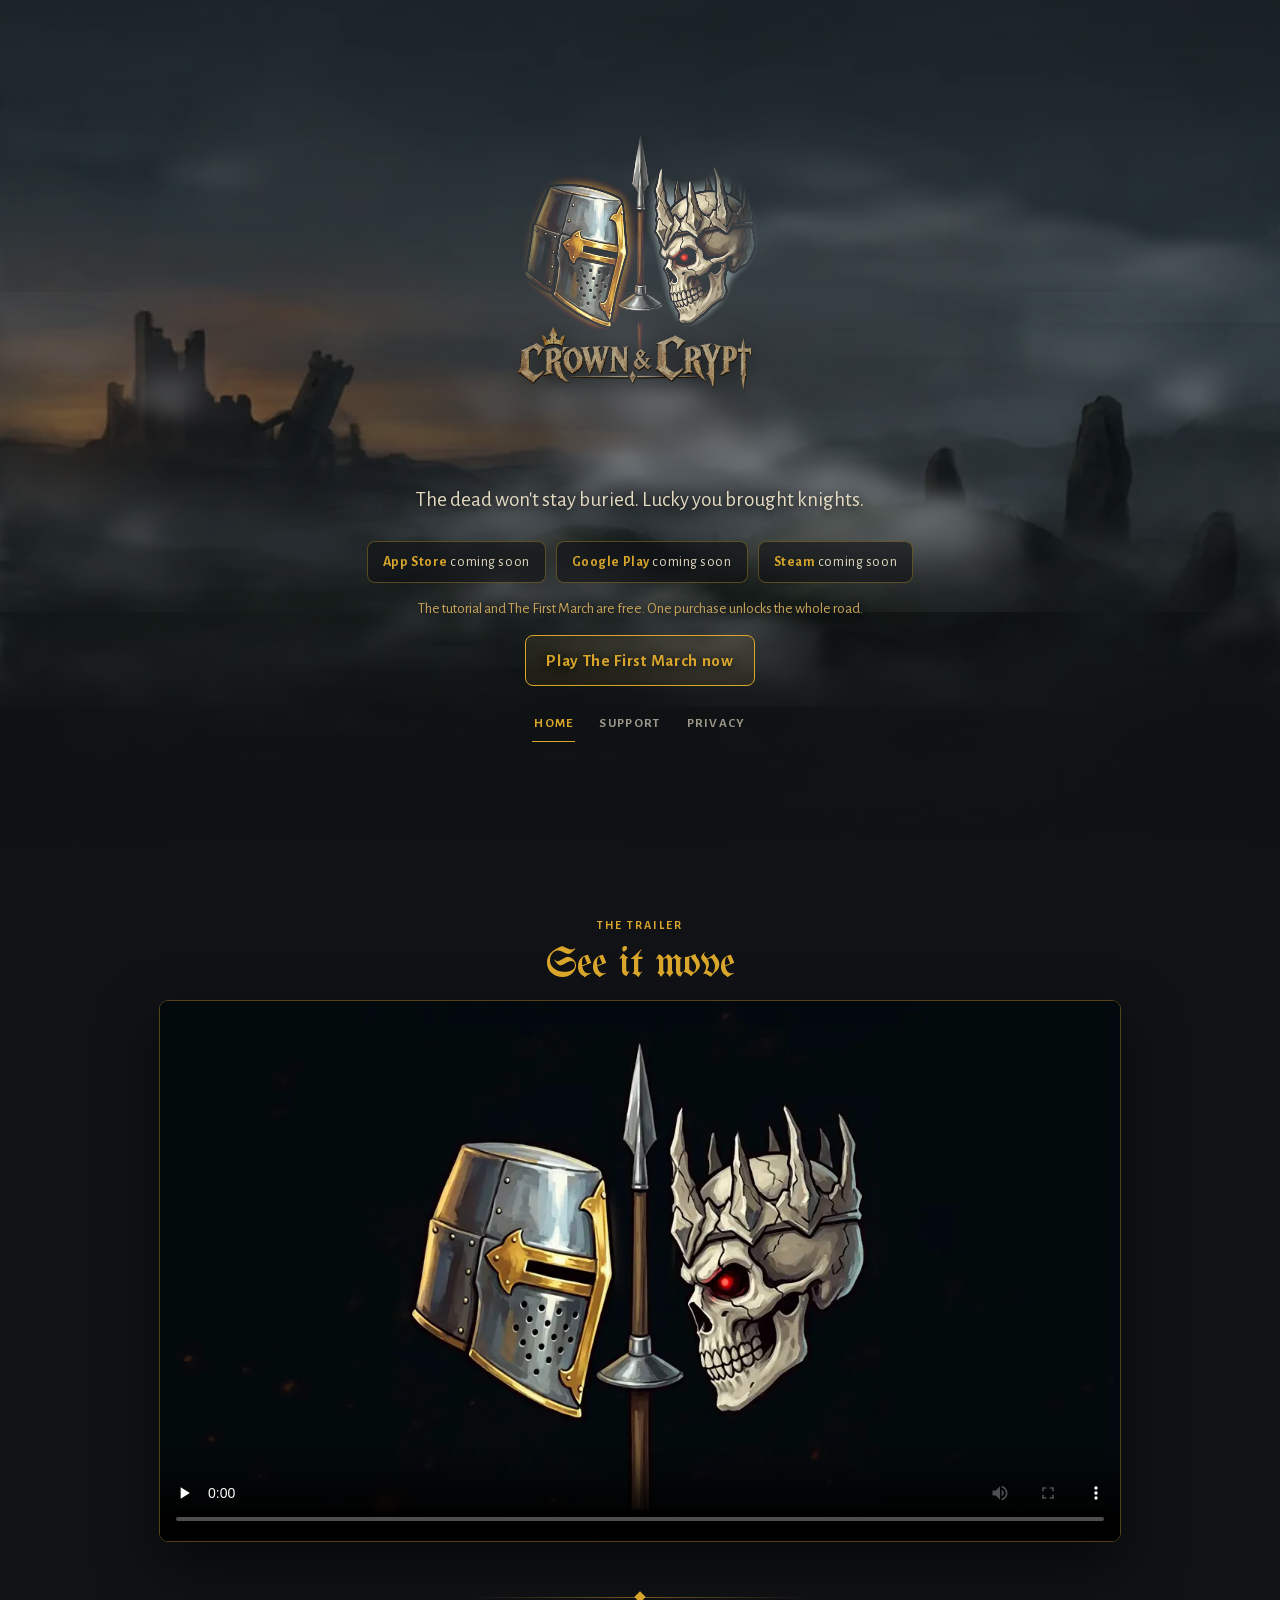
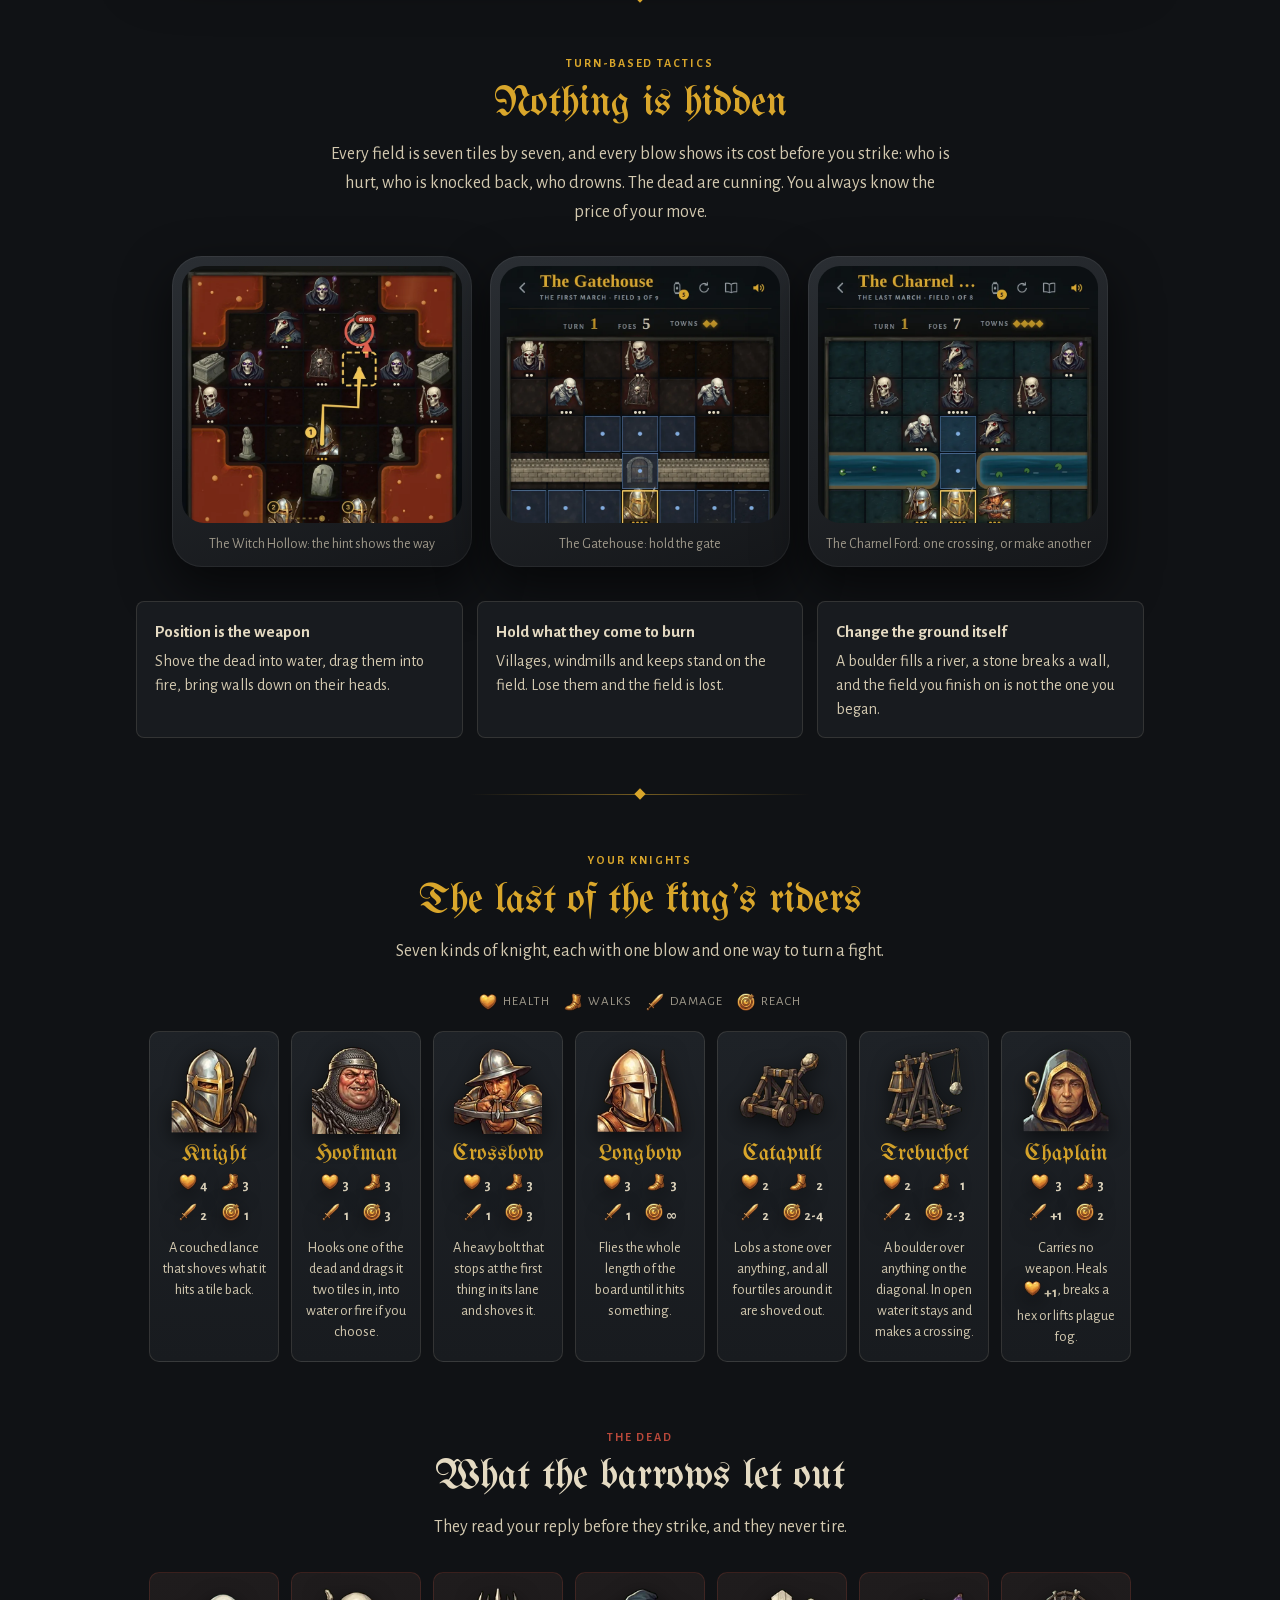
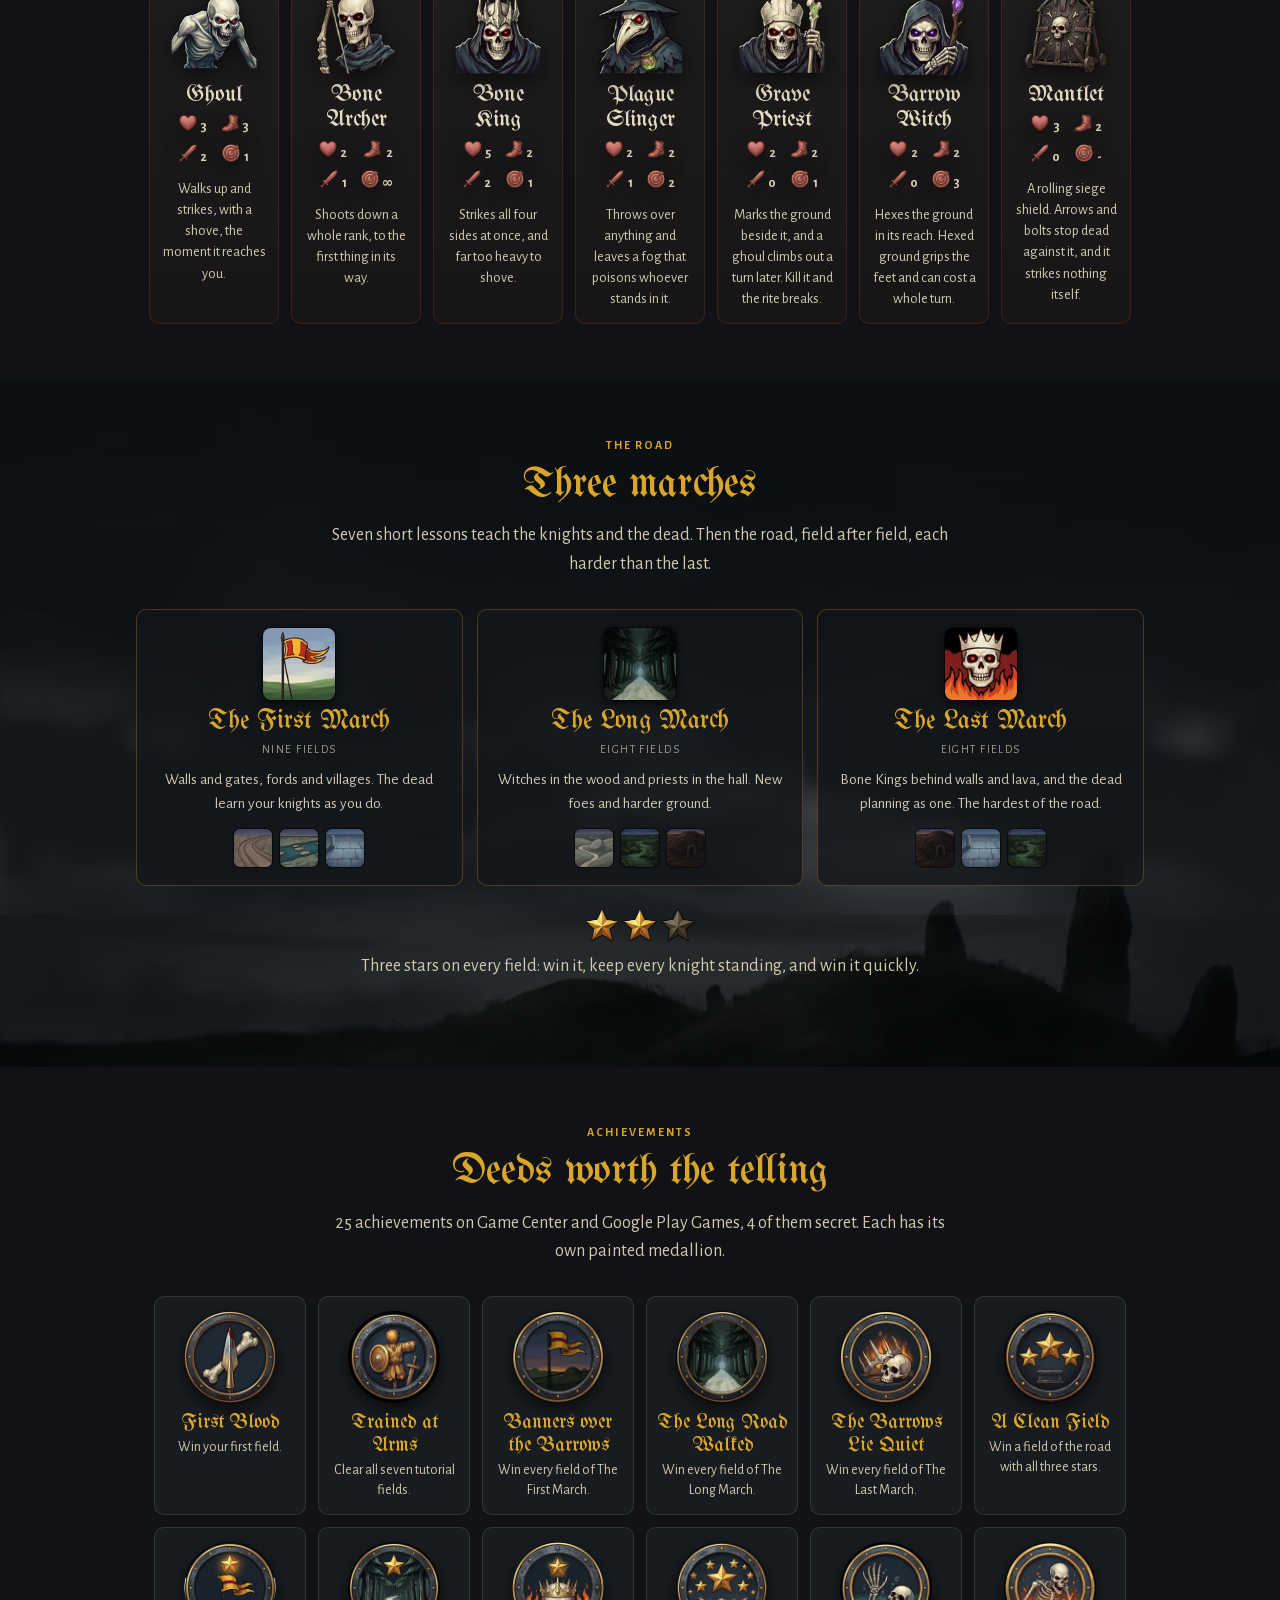
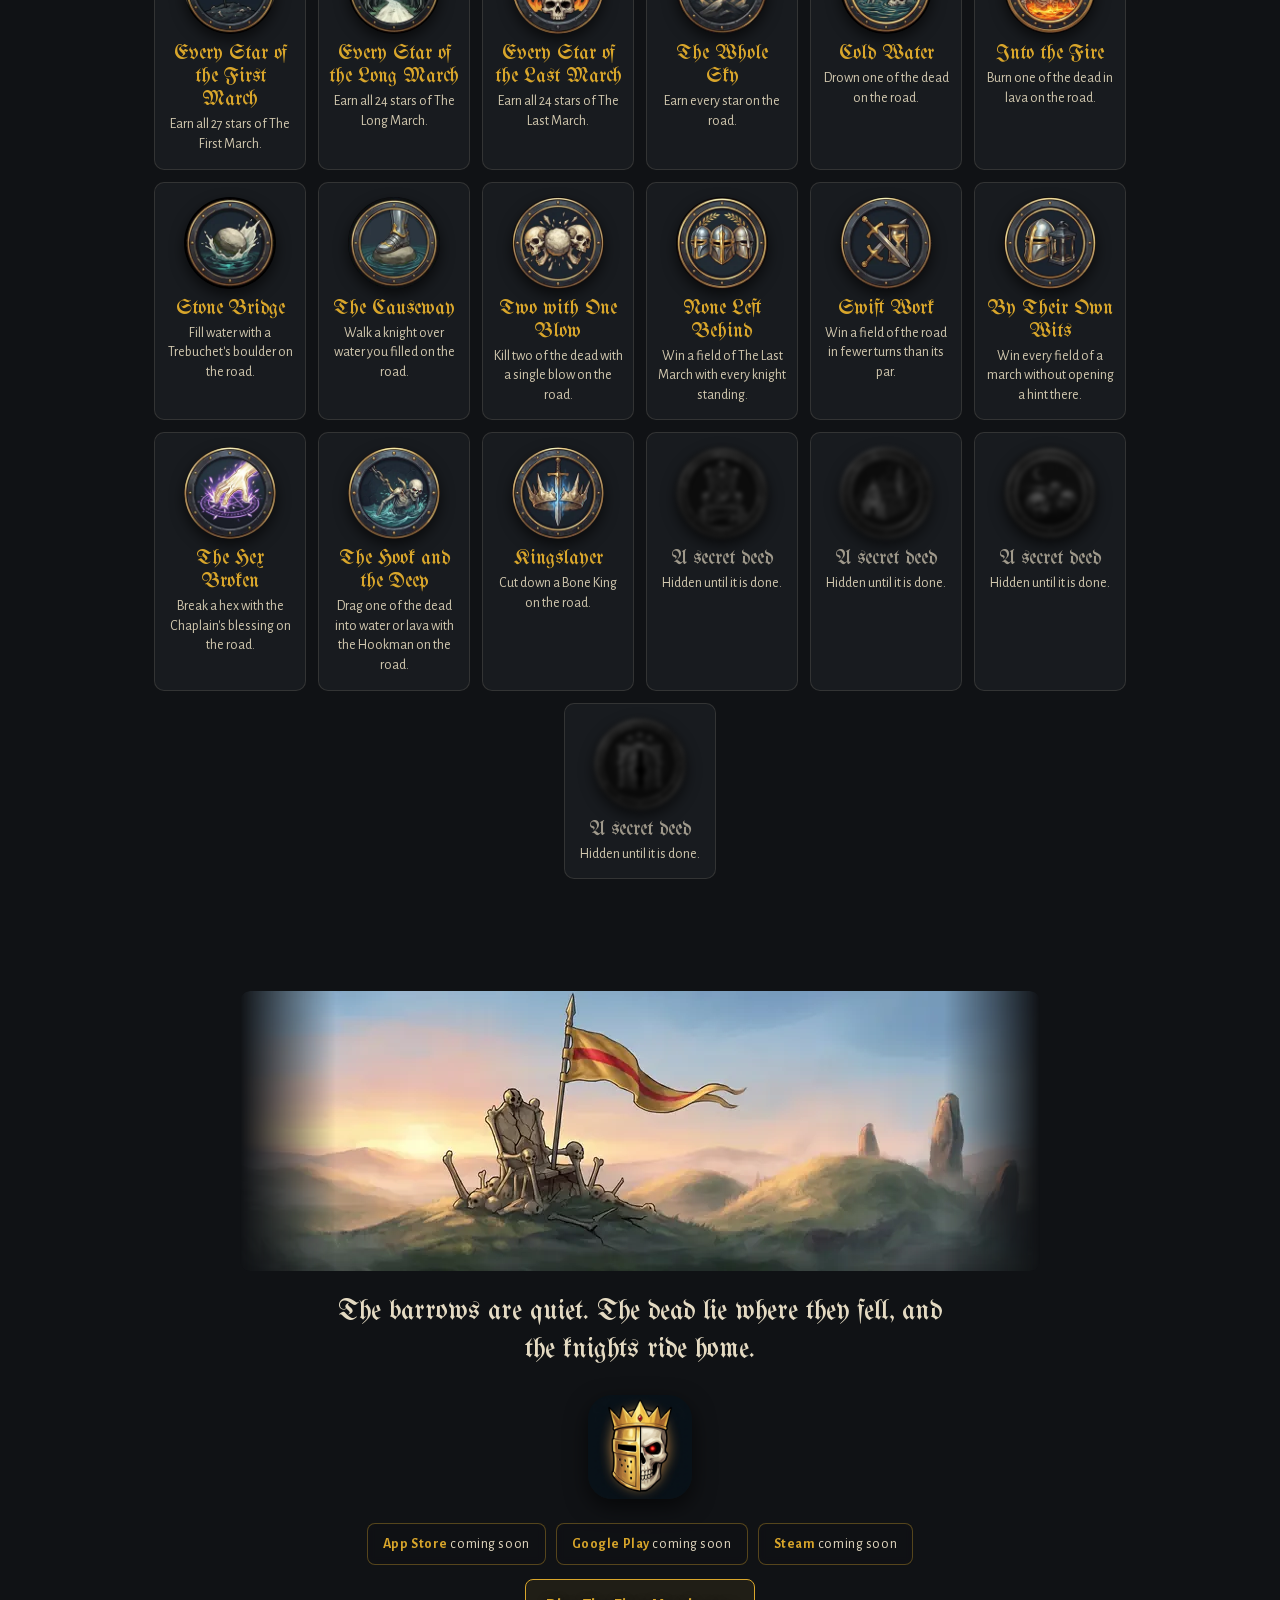
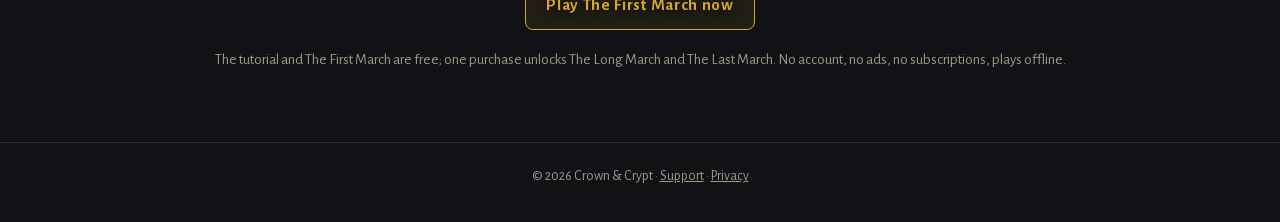
==== index.html @ eabe569f "Apply approved title lockup positioning Match the slider-approved crest and wordmark positions, size" ====
<!doctype html>
<html lang="en"><head><meta charset="utf-8"><meta name="color-scheme" content="dark"><meta name="viewport" content="width=device-width,initial-scale=1">
<title>Crown &amp; Crypt</title>
<meta name="description" content="A turn-based tactics game: the last of the king's knights against the dead, on small 7x7 fields.">
<meta property="og:title" content="Crown &amp; Crypt"><meta property="og:description" content="The last of the king's knights against the dead. A turn-based tactics game.">
<meta property="og:image" content="https://pa-az.github.io/crown-and-crypt-site/assets/og.jpg">
<link rel="icon" href="favicon.png"><link rel="apple-touch-icon" href="assets/apple-touch-icon.png">
<link rel="stylesheet" href="style.css?v=12">
<script data-goatcounter="https://candc.goatcounter.com/count" async src="//gc.zgo.at/count.js"></script>
</head><body>
<header class="hero"><div class="bg"></div><div class="fog c"></div><div class="fog a"></div><div class="fog b"></div><div class="shade"></div>
<img class="crest" src="assets/crest.webp" alt="A knight's helm and a crowned skull, a lance between them">
<h1 class="wordmark-heading"><img class="wordmark" src="assets/title-lockup.png" alt="Crown &amp; Crypt"></h1>
<p class="tag">The dead won't stay buried. Lucky you brought knights.</p>
<div class="stores"><span><b>App Store</b> coming soon</span><span><b>Google Play</b> coming soon</span><span><b>Steam</b> coming soon</span></div>
<p class="free">The tutorial and The First March are free. One purchase unlocks the whole road.</p>
<p class="play"><a href="play/">Play The First March now</a></p>
<nav><a href="./" aria-current="page">Home</a><a href="support.html">Support</a><a href="privacy.html">Privacy</a></nav>
</header>

<section class="trailer">
<div class="eyebrow">The trailer</div><h2>See it move</h2>
<video controls playsinline preload="none" poster="assets/trailer-poster.webp" aria-label="Crown &amp; Crypt trailer"><source src="assets/trailer-720p.mp4" type="video/mp4"></video>
</section>

<div class="rule"></div>

<section>
<div class="eyebrow">Turn-based tactics</div><h2>Nothing is hidden</h2>
<p class="intro">Every field is seven tiles by seven, and every blow shows its cost before you strike: who is hurt, who is knocked back, who drowns. The dead are cunning. You always know the price of your move.</p>
<div class="shots">
<figure class="phone"><img src="assets/shot-hint.webp" alt="The Witch Hollow: a hint shows the Hookman's walk and the blow, and the Plague Slinger it kills"><figcaption>The Witch Hollow: the hint shows the way</figcaption></figure>
<figure class="phone"><img src="assets/shot-gate.webp" alt="The Gatehouse: knights behind a wall and gate, the dead massing beyond it"><figcaption>The Gatehouse: hold the gate</figcaption></figure>
<figure class="phone"><img src="assets/shot-ford.webp" alt="The Charnel Ford: a river between the knights and the dead"><figcaption>The Charnel Ford: one crossing, or make another</figcaption></figure>
</div>
<div class="points">
<div class="point"><h3>Position is the weapon</h3><p>Shove the dead into water, drag them into fire, bring walls down on their heads.</p></div>
<div class="point"><h3>Hold what they come to burn</h3><p>Villages, windmills and keeps stand on the field. Lose them and the field is lost.</p></div>
<div class="point"><h3>Change the ground itself</h3><p>A boulder fills a river, a stone breaks a wall, and the field you finish on is not the one you began.</p></div>
</div>
</section>

<div class="rule"></div>

<section>
<div class="eyebrow">Your knights</div><h2>The last of the king's riders</h2>
<p class="intro">Seven kinds of knight, each with one blow and one way to turn a fight.</p>
<p class="legend"><img src="assets/mark-health-k.webp" alt=""> health <img src="assets/mark-move-k.webp" alt=""> walks <img src="assets/mark-dmg-k.webp" alt=""> damage <img src="assets/mark-reach-k.webp" alt=""> reach</p>
<div class="roster"><article class="unit"><img src="assets/unit-lancer.webp" alt=""><h3>Knight</h3><div class="marks" aria-label="4 health, walks 3, 2 damage, reach 1"><span><img src="assets/mark-health-k.webp" alt="">4</span><span><img src="assets/mark-move-k.webp" alt="">3</span><span><img src="assets/mark-dmg-k.webp" alt="">2</span><span><img src="assets/mark-reach-k.webp" alt="">1</span></div><p>A couched lance that shoves what it hits a tile back.</p></article><article class="unit"><img src="assets/unit-billhook.webp" alt=""><h3>Hookman</h3><div class="marks" aria-label="3 health, walks 3, 1 damage, reach 3"><span><img src="assets/mark-health-k.webp" alt="">3</span><span><img src="assets/mark-move-k.webp" alt="">3</span><span><img src="assets/mark-dmg-k.webp" alt="">1</span><span><img src="assets/mark-reach-k.webp" alt="">3</span></div><p>Hooks one of the dead and drags it two tiles in, into water or fire if you choose.</p></article><article class="unit"><img src="assets/unit-crossbow.webp?v=2" alt=""><h3>Crossbow</h3><div class="marks" aria-label="3 health, walks 3, 1 damage, reach 3"><span><img src="assets/mark-health-k.webp" alt="">3</span><span><img src="assets/mark-move-k.webp" alt="">3</span><span><img src="assets/mark-dmg-k.webp" alt="">1</span><span><img src="assets/mark-reach-k.webp" alt="">3</span></div><p>A heavy bolt that stops at the first thing in its lane and shoves it.</p></article><article class="unit"><img src="assets/unit-longbow.webp" alt=""><h3>Longbow</h3><div class="marks" aria-label="3 health, walks 3, 1 damage, reach the whole rank"><span><img src="assets/mark-health-k.webp" alt="">3</span><span><img src="assets/mark-move-k.webp" alt="">3</span><span><img src="assets/mark-dmg-k.webp" alt="">1</span><span><img src="assets/mark-reach-k.webp" alt="">∞</span></div><p>Flies the whole length of the board until it hits something.</p></article><article class="unit"><img src="assets/unit-catapult.webp" alt=""><h3>Catapult</h3><div class="marks" aria-label="2 health, walks 2, 2 damage, reach 2none4"><span><img src="assets/mark-health-k.webp" alt="">2</span><span><img src="assets/mark-move-k.webp" alt="">2</span><span><img src="assets/mark-dmg-k.webp" alt="">2</span><span><img src="assets/mark-reach-k.webp" alt="">2-4</span></div><p>Lobs a stone over anything, and all four tiles around it are shoved out.</p></article><article class="unit"><img src="assets/unit-trebuchet.webp" alt=""><h3>Trebuchet</h3><div class="marks" aria-label="2 health, walks 1, 2 damage, reach 2none3"><span><img src="assets/mark-health-k.webp" alt="">2</span><span><img src="assets/mark-move-k.webp" alt="">1</span><span><img src="assets/mark-dmg-k.webp" alt="">2</span><span><img src="assets/mark-reach-k.webp" alt="">2-3</span></div><p>A boulder over anything on the diagonal. In open water it stays and makes a crossing.</p></article><article class="unit"><img src="assets/unit-chaplain.webp" alt=""><h3>Chaplain</h3><div class="marks" aria-label="3 health, walks 3, heals 1 damage, reach 2"><span><img src="assets/mark-health-k.webp" alt="">3</span><span><img src="assets/mark-move-k.webp" alt="">3</span><span><img src="assets/mark-dmg-k.webp" alt="">+1</span><span><img src="assets/mark-reach-k.webp" alt="">2</span></div><p>Carries no weapon. Heals <span class="mki"><img src="assets/mark-health-k.webp" alt="">+1</span>, breaks a hex or lifts plague fog.</p></article></div>
</section>

<section class="dead" style="padding-top:10px">
<div class="eyebrow" style="color:var(--madder)">The dead</div><h2 style="color:var(--bone)">What the barrows let out</h2>
<p class="intro">They read your reply before they strike, and they never tire.</p>
<div class="roster"><article class="unit"><img src="assets/unit-ghoul.webp" alt=""><h3>Ghoul</h3><div class="marks" aria-label="3 health, walks 3, 2 damage, reach 1"><span><img src="assets/mark-health-d.webp" alt="">3</span><span><img src="assets/mark-move-d.webp" alt="">3</span><span><img src="assets/mark-dmg-d.webp" alt="">2</span><span><img src="assets/mark-reach-d.webp" alt="">1</span></div><p>Walks up and strikes, with a shove, the moment it reaches you.</p></article><article class="unit"><img src="assets/unit-bonearcher.webp" alt=""><h3>Bone Archer</h3><div class="marks" aria-label="2 health, walks 2, 1 damage, reach the whole rank"><span><img src="assets/mark-health-d.webp" alt="">2</span><span><img src="assets/mark-move-d.webp" alt="">2</span><span><img src="assets/mark-dmg-d.webp" alt="">1</span><span><img src="assets/mark-reach-d.webp" alt="">∞</span></div><p>Shoots down a whole rank, to the first thing in its way.</p></article><article class="unit"><img src="assets/unit-boneking.webp" alt=""><h3>Bone King</h3><div class="marks" aria-label="5 health, walks 2, 2 damage, reach 1"><span><img src="assets/mark-health-d.webp" alt="">5</span><span><img src="assets/mark-move-d.webp" alt="">2</span><span><img src="assets/mark-dmg-d.webp" alt="">2</span><span><img src="assets/mark-reach-d.webp" alt="">1</span></div><p>Strikes all four sides at once, and far too heavy to shove.</p></article><article class="unit"><img src="assets/unit-slinger.webp" alt=""><h3>Plague Slinger</h3><div class="marks" aria-label="2 health, walks 2, 1 damage, reach 2"><span><img src="assets/mark-health-d.webp" alt="">2</span><span><img src="assets/mark-move-d.webp" alt="">2</span><span><img src="assets/mark-dmg-d.webp" alt="">1</span><span><img src="assets/mark-reach-d.webp" alt="">2</span></div><p>Throws over anything and leaves a fog that poisons whoever stands in it.</p></article><article class="unit"><img src="assets/unit-priest.webp" alt=""><h3>Grave Priest</h3><div class="marks" aria-label="2 health, walks 2, 0 damage, reach 1"><span><img src="assets/mark-health-d.webp" alt="">2</span><span><img src="assets/mark-move-d.webp" alt="">2</span><span><img src="assets/mark-dmg-d.webp" alt="">0</span><span><img src="assets/mark-reach-d.webp" alt="">1</span></div><p>Marks the ground beside it, and a ghoul climbs out a turn later. Kill it and the rite breaks.</p></article><article class="unit"><img src="assets/unit-witch.webp?v=2" alt=""><h3>Barrow Witch</h3><div class="marks" aria-label="2 health, walks 2, 0 damage, reach 3"><span><img src="assets/mark-health-d.webp" alt="">2</span><span><img src="assets/mark-move-d.webp" alt="">2</span><span><img src="assets/mark-dmg-d.webp" alt="">0</span><span><img src="assets/mark-reach-d.webp" alt="">3</span></div><p>Hexes the ground in its reach. Hexed ground grips the feet and can cost a whole turn.</p></article><article class="unit"><img src="assets/unit-mantlet.webp" alt=""><h3>Mantlet</h3><div class="marks" aria-label="3 health, walks 2, 0 damage, reach none"><span><img src="assets/mark-health-d.webp" alt="">3</span><span><img src="assets/mark-move-d.webp" alt="">2</span><span><img src="assets/mark-dmg-d.webp" alt="">0</span><span><img src="assets/mark-reach-d.webp" alt="">-</span></div><p>A rolling siege shield. Arrows and bolts stop dead against it, and it strikes nothing itself.</p></article></div>
</section>

<div class="band"><div class="bg"></div><div class="fog a"></div>
<section>
<div class="eyebrow">The road</div><h2>Three marches</h2>
<p class="intro">Seven short lessons teach the knights and the dead. Then the road, field after field, each harder than the last.</p>
<div class="marches">
<div class="march"><img class="em" src="assets/emblem-1.webp" alt=""><h3>The First March</h3><div class="n">Nine fields</div><p>Walls and gates, fords and villages. The dead learn your knights as you do.</p><div class="biomes"><img src="assets/biome-road.webp" alt=""><img src="assets/biome-ford.webp" alt=""><img src="assets/biome-hall.webp" alt=""></div></div>
<div class="march"><img class="em" src="assets/emblem-2.webp" alt=""><h3>The Long March</h3><div class="n">Eight fields</div><p>Witches in the wood and priests in the hall. New foes and harder ground.</p><div class="biomes"><img src="assets/biome-heath.webp" alt=""><img src="assets/biome-marsh.webp" alt=""><img src="assets/biome-barrow.webp" alt=""></div></div>
<div class="march"><img class="em" src="assets/emblem-3.webp" alt=""><h3>The Last March</h3><div class="n">Eight fields</div><p>Bone Kings behind walls and lava, and the dead planning as one. The hardest of the road.</p><div class="biomes"><img src="assets/biome-barrow.webp" alt=""><img src="assets/biome-hall.webp" alt=""><img src="assets/biome-marsh.webp" alt=""></div></div>
</div>
<div class="stars"><img src="assets/star-on.webp" alt=""><img src="assets/star-on.webp" alt=""><img src="assets/star-off.webp" alt=""></div>
<p class="intro" style="margin-top:10px">Three stars on every field: win it, keep every knight standing, and win it quickly.</p>
</section></div>

<section>
<div class="eyebrow">Achievements</div><h2>Deeds worth the telling</h2>
<p class="intro">25 achievements on Game Center and Google Play Games, 4 of them secret. Each has its own painted medallion.</p>
<div class="achs"><div class="ach"><img src="assets/ach/first_blood.webp" alt=""><h3>First Blood</h3><p>Win your first field.</p></div><div class="ach"><img src="assets/ach/tutorial.webp" alt=""><h3>Trained at Arms</h3><p>Clear all seven tutorial fields.</p></div><div class="ach"><img src="assets/ach/march_1.webp" alt=""><h3>Banners over the Barrows</h3><p>Win every field of The First March.</p></div><div class="ach"><img src="assets/ach/march_2.webp" alt=""><h3>The Long Road Walked</h3><p>Win every field of The Long March.</p></div><div class="ach"><img src="assets/ach/march_3.webp" alt=""><h3>The Barrows Lie Quiet</h3><p>Win every field of The Last March.</p></div><div class="ach"><img src="assets/ach/three_stars.webp" alt=""><h3>A Clean Field</h3><p>Win a field of the road with all three stars.</p></div><div class="ach"><img src="assets/ach/stars_1.webp" alt=""><h3>Every Star of the First March</h3><p>Earn all 27 stars of The First March.</p></div><div class="ach"><img src="assets/ach/stars_2.webp" alt=""><h3>Every Star of the Long March</h3><p>Earn all 24 stars of The Long March.</p></div><div class="ach"><img src="assets/ach/stars_3.webp" alt=""><h3>Every Star of the Last March</h3><p>Earn all 24 stars of The Last March.</p></div><div class="ach"><img src="assets/ach/stars_all.webp" alt=""><h3>The Whole Sky</h3><p>Earn every star on the road.</p></div><div class="ach"><img src="assets/ach/drown.webp" alt=""><h3>Cold Water</h3><p>Drown one of the dead on the road.</p></div><div class="ach"><img src="assets/ach/burn.webp" alt=""><h3>Into the Fire</h3><p>Burn one of the dead in lava on the road.</p></div><div class="ach"><img src="assets/ach/stone_bridge.webp" alt=""><h3>Stone Bridge</h3><p>Fill water with a Trebuchet&#x27;s boulder on the road.</p></div><div class="ach"><img src="assets/ach/causeway.webp" alt=""><h3>The Causeway</h3><p>Walk a knight over water you filled on the road.</p></div><div class="ach"><img src="assets/ach/two_one_blow.webp" alt=""><h3>Two with One Blow</h3><p>Kill two of the dead with a single blow on the road.</p></div><div class="ach"><img src="assets/ach/none_left.webp" alt=""><h3>None Left Behind</h3><p>Win a field of The Last March with every knight standing.</p></div><div class="ach"><img src="assets/ach/swift.webp" alt=""><h3>Swift Work</h3><p>Win a field of the road in fewer turns than its par.</p></div><div class="ach"><img src="assets/ach/own_wits.webp" alt=""><h3>By Their Own Wits</h3><p>Win every field of a march without opening a hint there.</p></div><div class="ach"><img src="assets/ach/hex_broken.webp" alt=""><h3>The Hex Broken</h3><p>Break a hex with the Chaplain&#x27;s blessing on the road.</p></div><div class="ach"><img src="assets/ach/hook_deep.webp" alt=""><h3>The Hook and the Deep</h3><p>Drag one of the dead into water or lava with the Hookman on the road.</p></div><div class="ach"><img src="assets/ach/kingslayer.webp" alt=""><h3>Kingslayer</h3><p>Cut down a Bone King on the road.</p></div><div class="ach secret"><img src="assets/ach/throne.webp" alt=""><h3>A secret deed</h3><p>Hidden until it is done.</p></div><div class="ach secret"><img src="assets/ach/abbey.webp" alt=""><h3>A secret deed</h3><p>Hidden until it is done.</p></div><div class="ach secret"><img src="assets/ach/black_tarn.webp" alt=""><h3>A secret deed</h3><p>Hidden until it is done.</p></div><div class="ach secret"><img src="assets/ach/gatehouse.webp" alt=""><h3>A secret deed</h3><p>Hidden until it is done.</p></div></div>
</section>

<section class="close">
<img class="sheet" src="assets/sheet-ending.webp" alt="">
<p class="quote">The barrows are quiet. The dead lie where they fell, and the knights ride home.</p>
<img class="icon" src="assets/icon-256.png" alt="Crown &amp; Crypt app icon">
<div class="stores"><span><b>App Store</b> coming soon</span><span><b>Google Play</b> coming soon</span><span><b>Steam</b> coming soon</span></div>
<p class="play"><a href="play/">Play The First March now</a></p>
<p class="muted" style="margin-top:18px">The tutorial and The First March are free; one purchase unlocks The Long March and The Last March. No account, no ads, no subscriptions, plays offline.</p>
</section>
<footer>&copy; 2026 Crown &amp; Crypt &middot; <a href="support.html">Support</a> &middot; <a href="privacy.html">Privacy</a></footer>
</body></html>
---- style.css ----
@font-face{font-family:"Maguntia";src:url(assets/UnifrakturMaguntia.woff2) format("woff2");font-display:swap}
@font-face{font-family:"Alegreya Sans";font-weight:400;src:url(assets/Alegreya-Sans-wght-400.woff2) format("woff2");font-display:swap}
@font-face{font-family:"Alegreya Sans";font-weight:700;src:url(assets/Alegreya-Sans-wght-700.woff2) format("woff2");font-display:swap}
/* dark by design, and said so: dark-mode extensions such as Noir in Safari
   leave a page alone only when its styles carry a prefers-color-scheme rule */
@media (prefers-color-scheme: dark){:root{color-scheme:dark}}
:root{color-scheme:dark;
  --bg:#101215;--pane:#181b1f;--pane2:#1e2227;--line:rgba(228,218,194,.13);
  --ink:#e4dac2;--body:#d3c9b0;--dim:#9f998b;--gold:#d9a62b;--gold-dim:#c9a45a;
  --bone:#e4dac2;--madder:#b8483a;
}
*{box-sizing:border-box;margin:0}
html{background:var(--bg);overflow-x:clip}
body{background:var(--bg);color:var(--ink);font:17px/1.6 "Alegreya Sans",system-ui,-apple-system,sans-serif;overflow-x:clip}
img{display:block;max-width:100%}
a{color:var(--gold)} a:hover{color:#f0c55a}

/* ---------- hero: the barrow at dusk, mist rolling through it ---------- */
.hero{position:relative;isolation:isolate;overflow:hidden;text-align:center;padding:30px 16px 40px;min-height:min(100svh,860px);
  display:flex;flex-direction:column;align-items:center;justify-content:center}
.hero .bg{position:absolute;inset:0;z-index:-3;background:url(assets/backdrop.webp) center 30%/cover no-repeat;filter:brightness(.62) saturate(.9)}
.hero .shade{position:absolute;inset:0;z-index:-1;background:linear-gradient(180deg,rgba(16,18,21,.2) 0%,transparent 35%,rgba(16,18,21,.35) 70%,var(--bg) 100%)}
.fog{position:absolute;left:0;right:0;z-index:-2;pointer-events:none;background:url(assets/fog.png) 0 0/1024px 100% repeat-x;
  animation:roll 30s linear infinite;will-change:background-position}
.fog.a{top:34%;height:320px;opacity:.95}
.fog.b{top:52%;height:260px;opacity:.7;animation-duration:19s;animation-direction:reverse;background-size:820px 100%}
.fog.c{top:12%;height:220px;opacity:.35;animation-duration:44s;background-size:1300px 100%}
@keyframes roll{from{background-position-x:0}to{background-position-x:-1024px}}
.fog.b{animation-name:rollb}@keyframes rollb{from{background-position-x:0}to{background-position-x:-820px}}
.fog.c{animation-name:rollc}@keyframes rollc{from{background-position-x:0}to{background-position-x:-1300px}}
@media (prefers-reduced-motion:reduce){.fog{animation-duration:120s!important}}

.crest{width:min(64vw,245px);aspect-ratio:1;mix-blend-mode:lighten;margin:0 auto -34px;
  -webkit-mask:radial-gradient(closest-side,#000 72%,transparent);mask:radial-gradient(closest-side,#000 72%,transparent);
  animation:rise 1.4s ease-out both}
@keyframes rise{from{opacity:0;transform:translateY(calc(var(--crest-offset,20px) + 10px))}to{opacity:1;transform:translateY(var(--crest-offset,20px))}}
/* the banner as the game's menu has it: 40% of the red, so the dusk shows
   through and darkens it; the words stay solid */
.wordmark-heading{margin:0;line-height:0}
.wordmark{display:block;width:min(88vw,245px);height:auto;margin:0 auto;transform:translate(var(--wordmark-x,-5px),var(--wordmark-y,-28px));
  filter:brightness(.72) saturate(.82) drop-shadow(0 6px 12px rgba(0,0,0,.72))}
.tag{font-size:clamp(18px,4.6vw,21px);max-width:540px;margin:26px auto 0;color:var(--ink);text-shadow:0 2px 10px rgba(0,0,0,.8)}
.stores{display:flex;flex-wrap:wrap;gap:10px;justify-content:center;margin:24px 0 0}
.stores span{background:rgba(16,18,21,.6);border:1px solid rgba(217,166,43,.35);border-radius:8px;padding:9px 15px;color:var(--ink);font-size:14px;letter-spacing:.04em;backdrop-filter:blur(4px)}
.stores b{color:var(--gold);font-weight:700}

nav{display:flex;justify-content:center;gap:22px;margin:22px 0 0;font-weight:700;letter-spacing:.1em;text-transform:uppercase;font-size:13px}
nav a{color:var(--dim);text-decoration:none;padding:6px 2px;border-bottom:1px solid transparent}
nav a:hover,nav a[aria-current]{color:var(--gold);border-color:var(--gold)}

/* ---------- sections ---------- */
section{max-width:1040px;margin:0 auto;padding:56px 16px}
.eyebrow{font-weight:700;letter-spacing:.16em;text-transform:uppercase;font-size:12px;color:var(--gold);text-align:center}
h2{font:400 clamp(30px,7vw,42px)/1.15 "Maguntia",serif;color:var(--gold);text-align:center;margin:6px 0 12px}
.intro{max-width:620px;margin:0 auto 30px;text-align:center;color:var(--body);font-size:18px}
p{color:var(--body)}
.rule{height:1px;max-width:340px;margin:0 auto;background:linear-gradient(90deg,transparent,rgba(217,166,43,.5),transparent);position:relative}
.rule::after{content:"";position:absolute;left:50%;top:-4px;width:8px;height:8px;background:var(--gold);transform:translateX(-50%) rotate(45deg)}

/* the game itself, in phone frames */
.shots{display:flex;gap:18px;justify-content:center;align-items:flex-start;flex-wrap:wrap}
.phone{width:min(300px,86vw);border-radius:30px;padding:10px;background:linear-gradient(160deg,#2a2e33,#15171a);
  box-shadow:0 20px 50px rgba(0,0,0,.6),inset 0 0 0 1px rgba(255,255,255,.06)}
.phone img{border-radius:22px;width:100%}
.phone figcaption{text-align:center;color:var(--dim);font-size:14px;padding:10px 6px 2px}
.points{display:grid;grid-template-columns:repeat(auto-fit,minmax(230px,1fr));gap:14px;margin-top:34px}
.point{background:var(--pane);border:1px solid var(--line);border-radius:8px;padding:16px 18px}
.point h3{font-size:17px;color:var(--ink);margin-bottom:4px}
.point p{font-size:16px;line-height:1.5}

/* the rosters */
.roster{display:flex;flex-wrap:wrap;justify-content:center;gap:12px}.roster .unit{flex:0 1 150px}@media(min-width:900px){.roster .unit{flex-basis:130px}}
.unit{background:linear-gradient(180deg,var(--pane2),var(--pane));border:1px solid var(--line);border-radius:10px;padding:14px 12px 14px;text-align:center}
.unit img{width:88px;height:88px;margin:0 auto 8px;filter:drop-shadow(0 6px 10px rgba(0,0,0,.6))}
.unit h3{font:400 23px/1.1 "Maguntia",serif;color:var(--gold)}
.dead .unit h3{color:var(--bone)}
/* the game's own marks under each unit: health, walks, damage, reach, two by two */
.unit .marks{display:grid;grid-template-columns:auto auto;justify-content:center;gap:4px 14px;margin:6px 0 8px;font-weight:700;font-size:14px;color:var(--bone)}
.unit .marks span,.mki{display:inline-flex;align-items:center;gap:3px;white-space:nowrap}
.unit .marks img{width:18px;height:18px}
.mki{font-weight:700;vertical-align:-3px}
.mki img{width:17px;height:17px}
.legend{display:flex;flex-wrap:wrap;justify-content:center;align-items:center;gap:4px 6px;margin:-4px 0 18px;font-size:13px;letter-spacing:.08em;text-transform:uppercase;color:var(--dim)}
.legend img{width:18px;height:18px;margin-left:8px}
.legend img:first-child{margin-left:0}
.unit p{font-size:14.5px;line-height:1.45}
.dead .unit{background:linear-gradient(180deg,#1f1c1d,#171516);border-color:rgba(184,72,58,.22)}

/* the marches */
.band{position:relative;isolation:isolate;overflow:hidden}
.band .bg{position:absolute;inset:0;z-index:-2;background:url(assets/screen.webp) center/cover;filter:brightness(.28) saturate(.8)}
.band .fog{top:40%;height:260px;opacity:.45}
.marches{display:grid;grid-template-columns:repeat(auto-fit,minmax(260px,1fr));gap:14px}
.march{background:rgba(20,22,26,.78);border:1px solid rgba(217,166,43,.28);border-radius:10px;padding:18px;text-align:center;backdrop-filter:blur(3px)}
.march img.em{width:72px;height:72px;margin:0 auto 8px;border-radius:8px;box-shadow:0 0 0 1px rgba(0,0,0,.6),0 4px 12px rgba(0,0,0,.6)}
.march h3{font:400 26px/1.1 "Maguntia",serif;color:var(--gold)}
.march .n{font-size:12px;letter-spacing:.12em;text-transform:uppercase;color:var(--dim);margin:4px 0 8px}
.march p{font-size:15.5px}
.biomes{display:flex;gap:8px;justify-content:center;margin-top:12px}
.biomes img{width:38px;height:38px;border-radius:6px;box-shadow:0 0 0 1px rgba(0,0,0,.6)}
.stars{display:flex;gap:4px;justify-content:center;margin:22px 0 0}
.stars img{width:34px;height:34px}

/* the close */
.close{text-align:center;padding-bottom:70px}
.close .sheet{width:min(800px,100%);margin:0 auto 22px;border-radius:10px;box-shadow:0 14px 40px rgba(0,0,0,.6);
  -webkit-mask:linear-gradient(90deg,transparent,#000 12%,#000 88%,transparent);mask:linear-gradient(90deg,transparent,#000 12%,#000 88%,transparent)}
.close .quote{font:400 clamp(22px,5vw,28px)/1.35 "Maguntia",serif;color:var(--ink);max-width:640px;margin:0 auto}
.icon{width:104px;height:104px;border-radius:24px;margin:26px auto 0;box-shadow:0 8px 22px rgba(0,0,0,.6)}

/* inner pages */
.hero.small{min-height:0;padding:26px 16px 22px}
.hero.small .crest{width:130px;animation:none;transform:translateY(20px)}
.hero.small .wordmark{width:min(78vw,245px);transform:translate(-5px,-28px)}
.hero.small .fog.a{top:30%;height:200px}.hero.small .fog.b{top:50%;height:160px}.hero.small .fog.c{display:none}
main{max-width:680px;margin:0 auto;padding:18px 16px 56px}
main h2{text-align:left;font-size:32px;margin:30px 0 10px}
main h3{font-size:17px;margin:22px 0 4px;color:var(--ink)}
main p,main ul{margin:0 0 12px}
main ul{padding-left:22px;color:var(--body)}
.muted{color:var(--dim);font-size:15px}
.card{background:var(--pane);border:1px solid var(--line);border-radius:8px;padding:16px 18px;margin:14px 0}
.card h3{margin-top:0}
footer{border-top:1px solid var(--line);text-align:center;padding:22px 16px 34px;color:var(--dim);font-size:14px}
footer a{color:var(--dim)}

.free{margin:14px auto 0;font-size:15px;color:var(--gold-dim);text-shadow:0 2px 8px rgba(0,0,0,.8)}
.achs{display:flex;flex-wrap:wrap;justify-content:center;gap:12px}.achs .ach{flex:0 1 150px}@media(min-width:900px){.achs .ach{flex-basis:152px}}
.ach{text-align:center;background:var(--pane);border:1px solid var(--line);border-radius:10px;padding:14px 10px}
.ach img{width:92px;height:92px;margin:0 auto 8px;border-radius:50%;box-shadow:0 6px 14px rgba(0,0,0,.6)}
.ach h3{font:400 20px/1.15 "Maguntia",serif;color:var(--gold)}
.ach p{font-size:14px;line-height:1.4;margin-top:4px}
.ach.secret img{filter:grayscale(1) brightness(.35) blur(2px)}
.ach.secret h3{color:var(--dim)}

/* the trailer, as wide as the page allows */
.trailer video{display:block;width:100%;max-width:960px;aspect-ratio:16/9;margin:8px auto 0;border-radius:8px;background:#000;
  box-shadow:0 0 0 1px rgba(217,166,43,.35),0 24px 60px rgba(0,0,0,.6)}

/* the way into the browser teaser */
.play{margin:14px auto 0;text-align:center}
.play a{display:inline-block;padding:11px 20px;border-radius:8px;border:1px solid var(--gold);color:var(--gold);font-weight:700;
  letter-spacing:.04em;text-decoration:none;background:rgba(217,166,43,.08);text-shadow:0 2px 8px rgba(0,0,0,.8)}
.play a:hover{background:rgba(217,166,43,.18)}
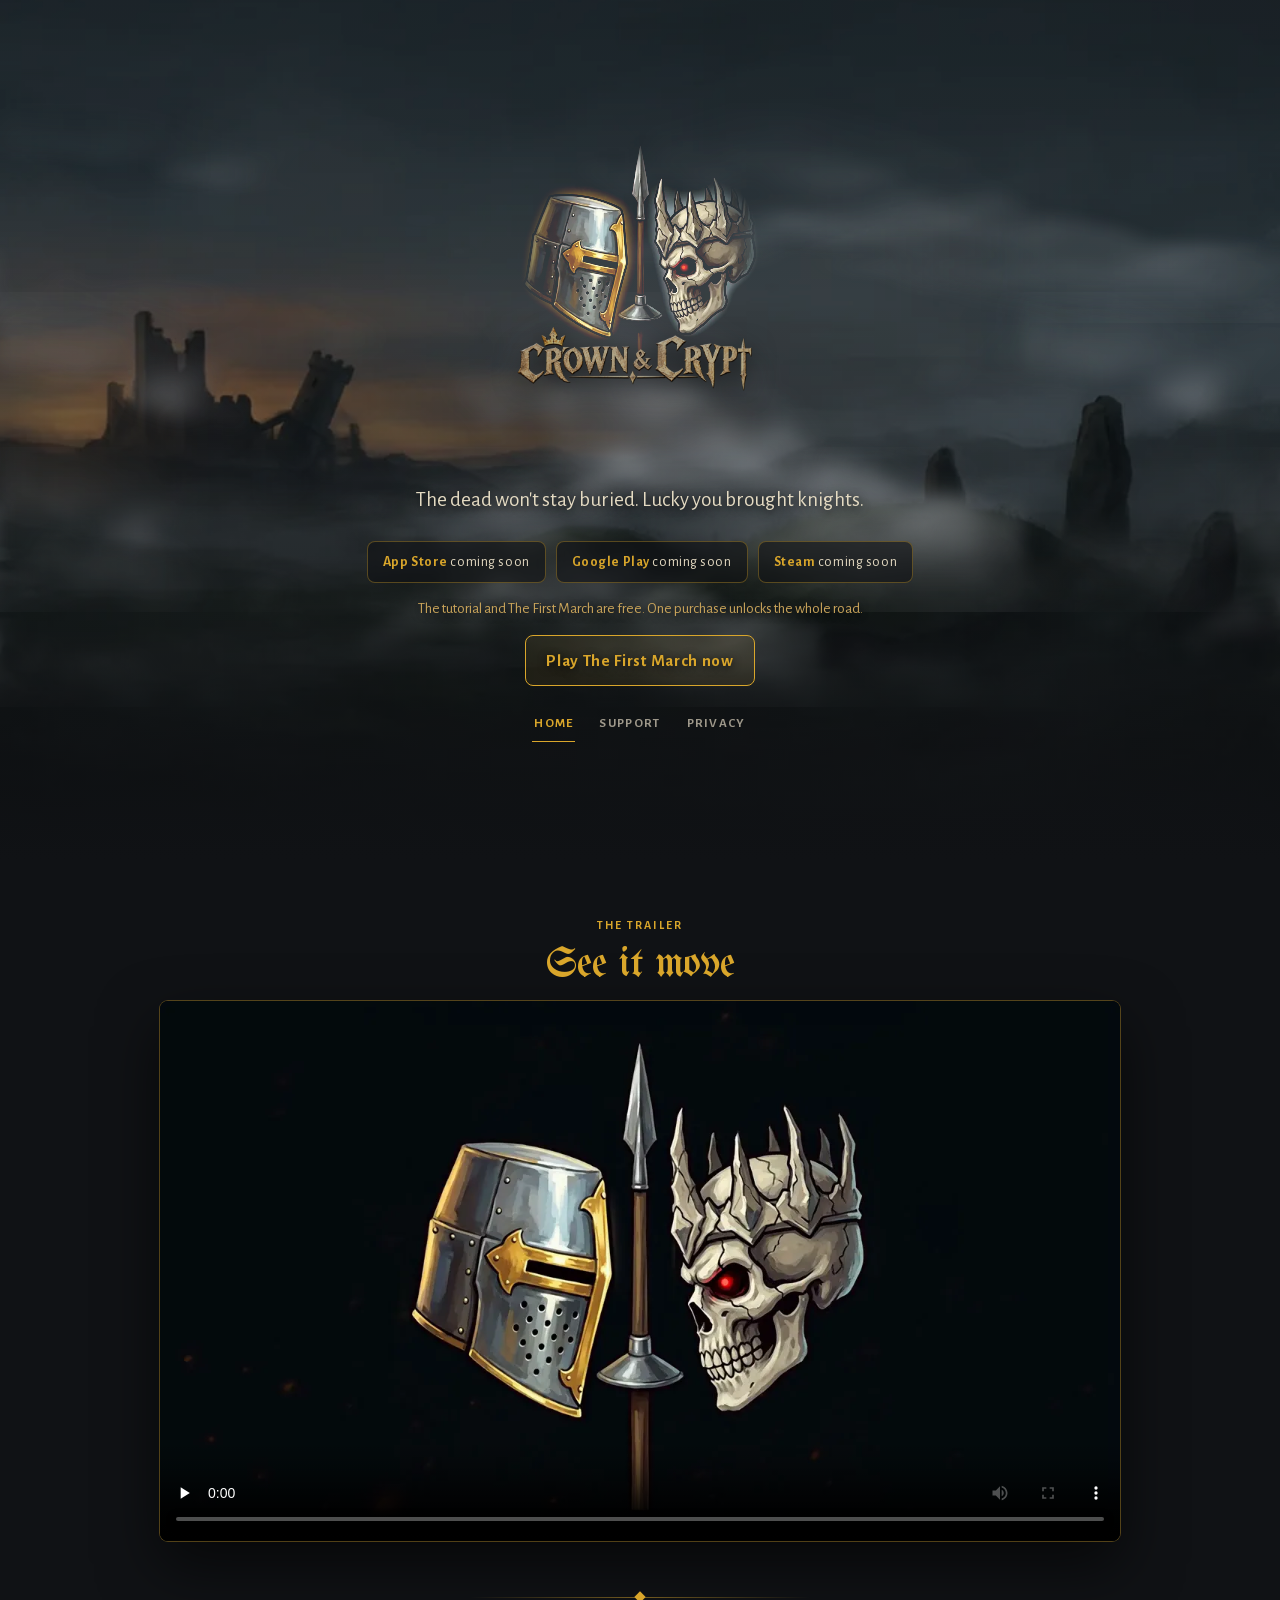
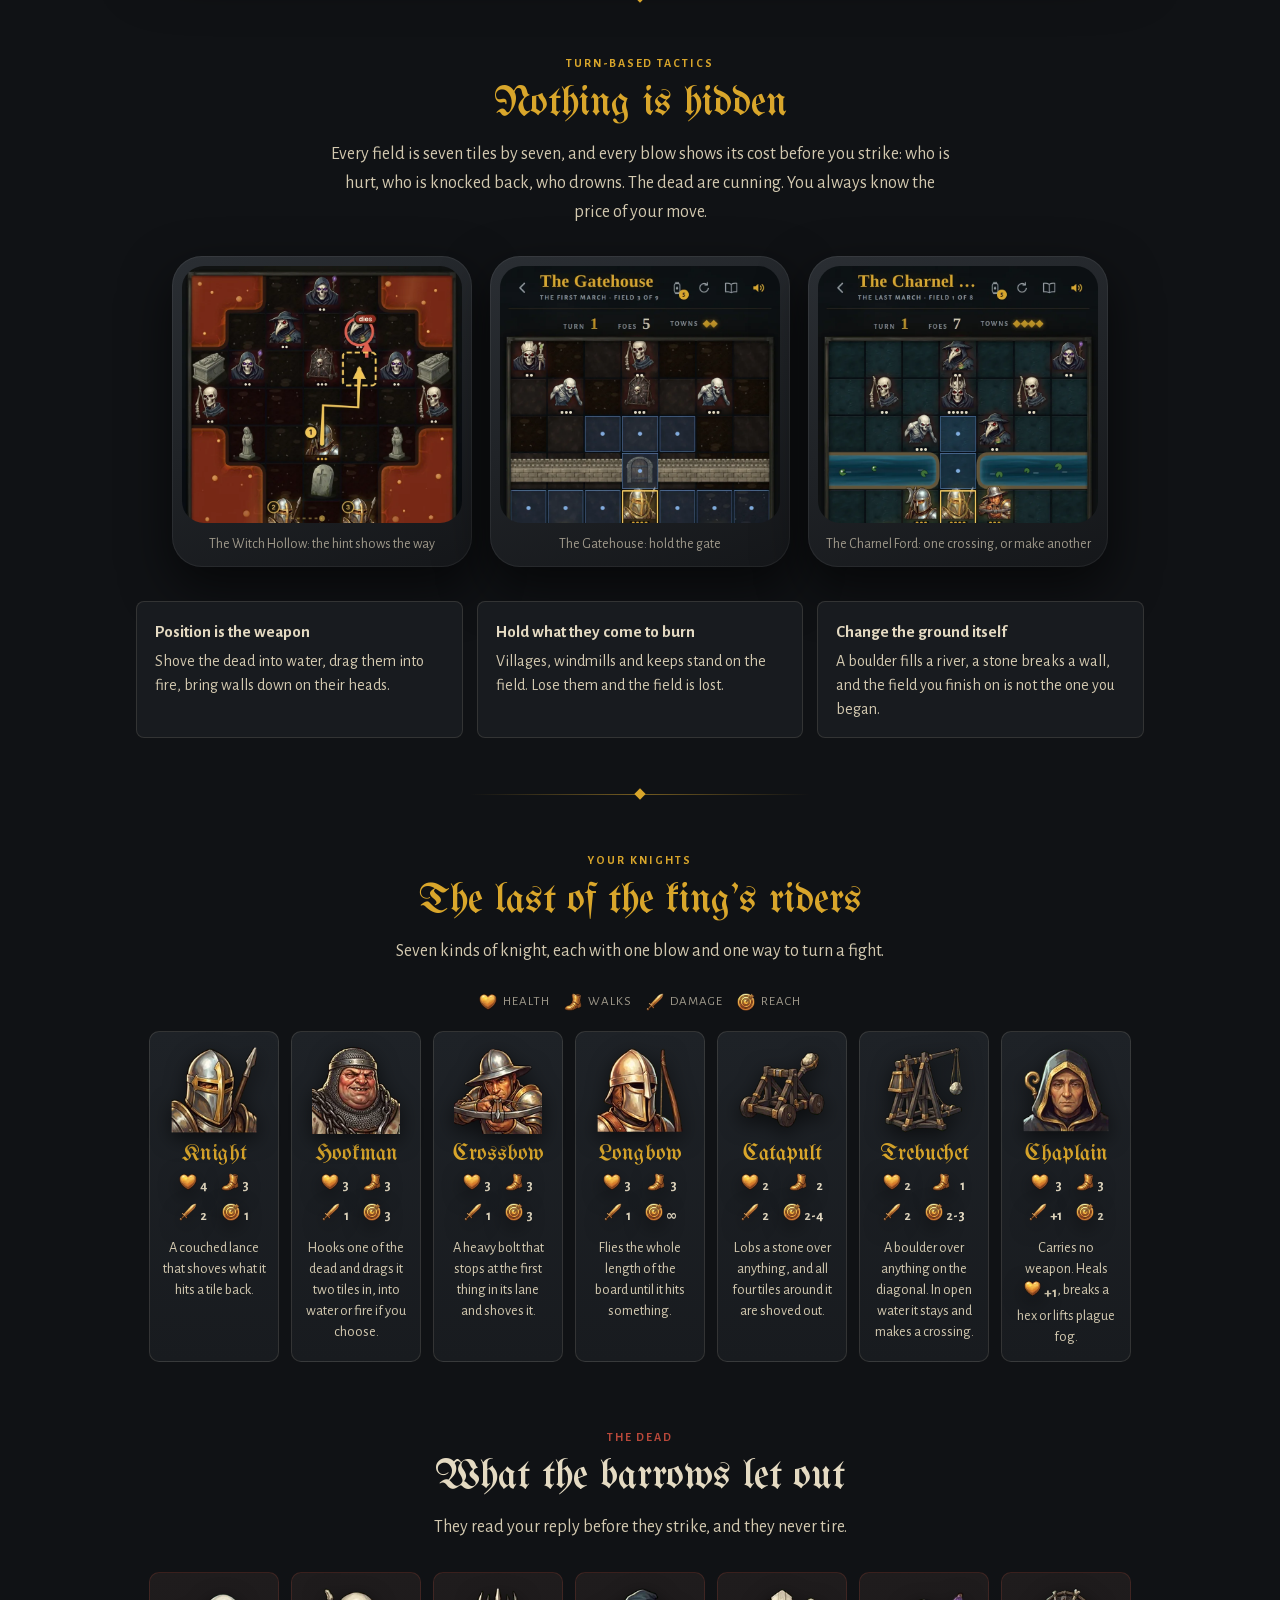
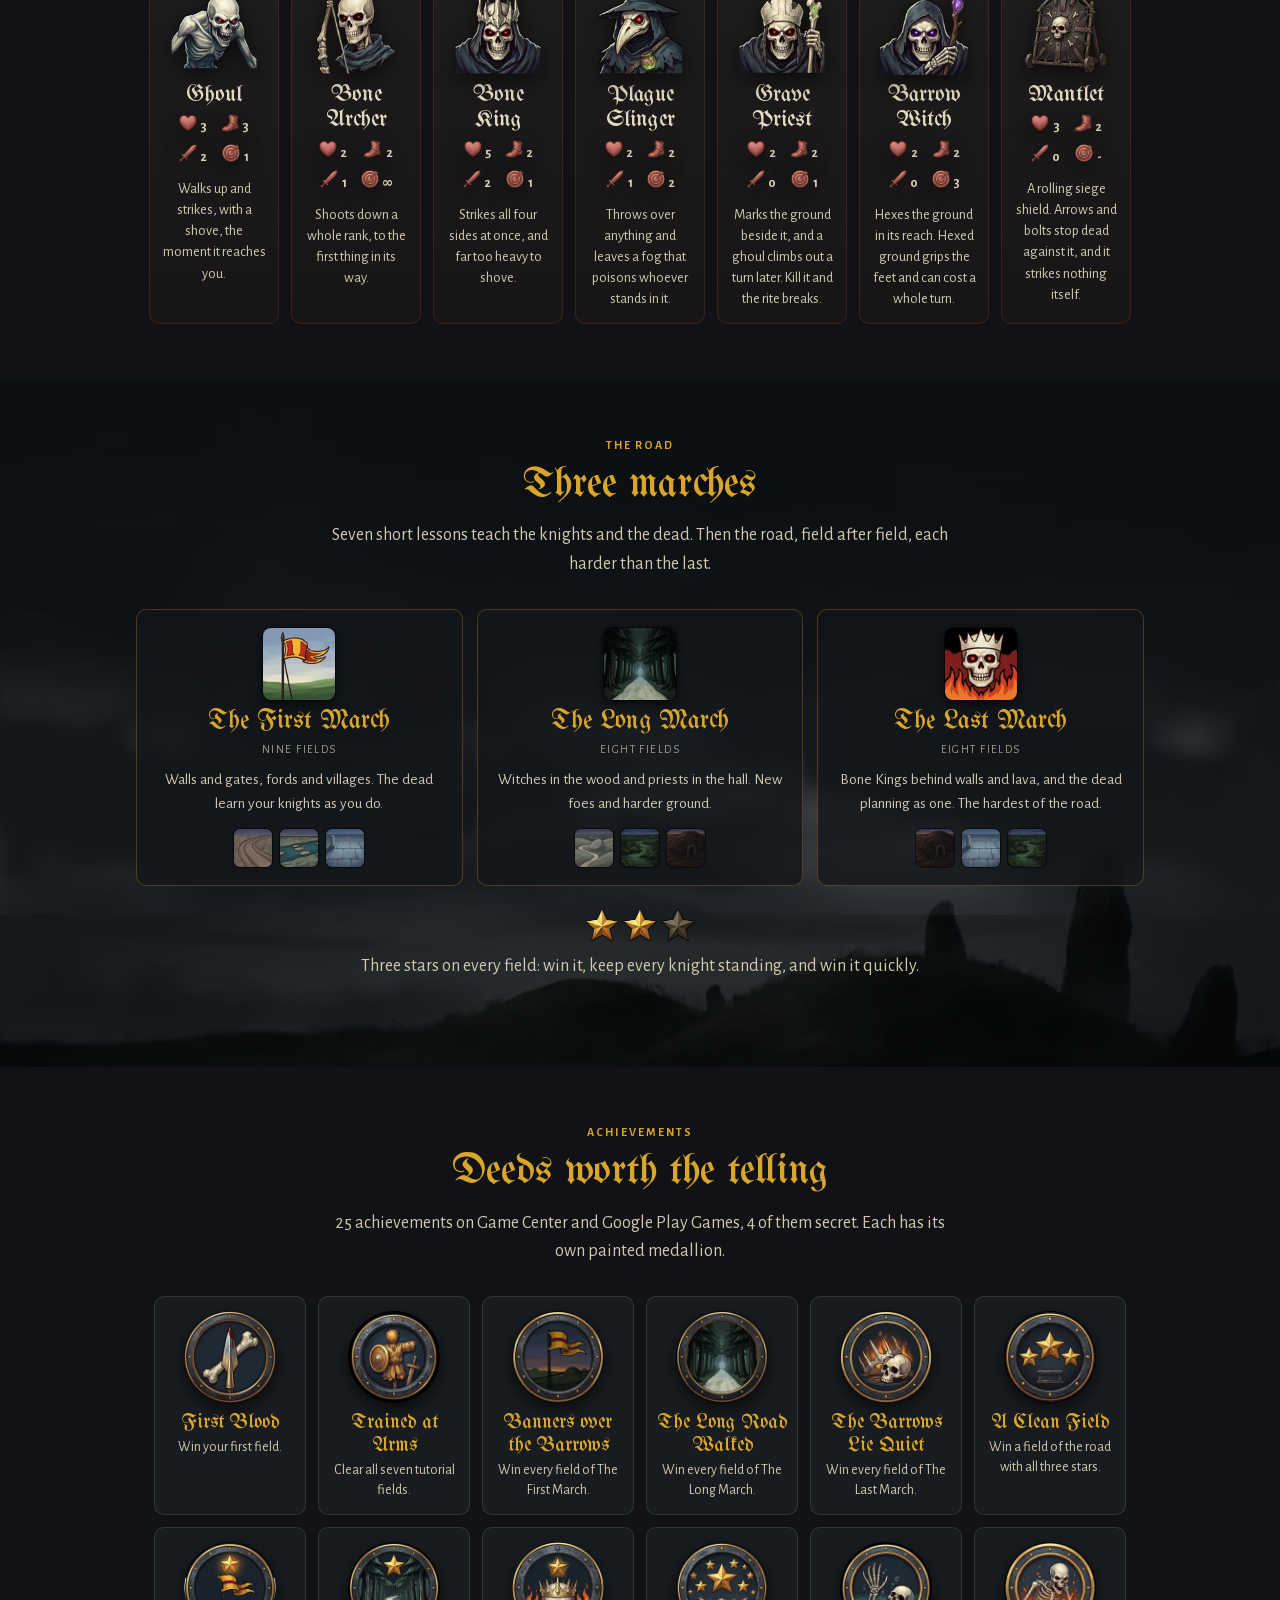
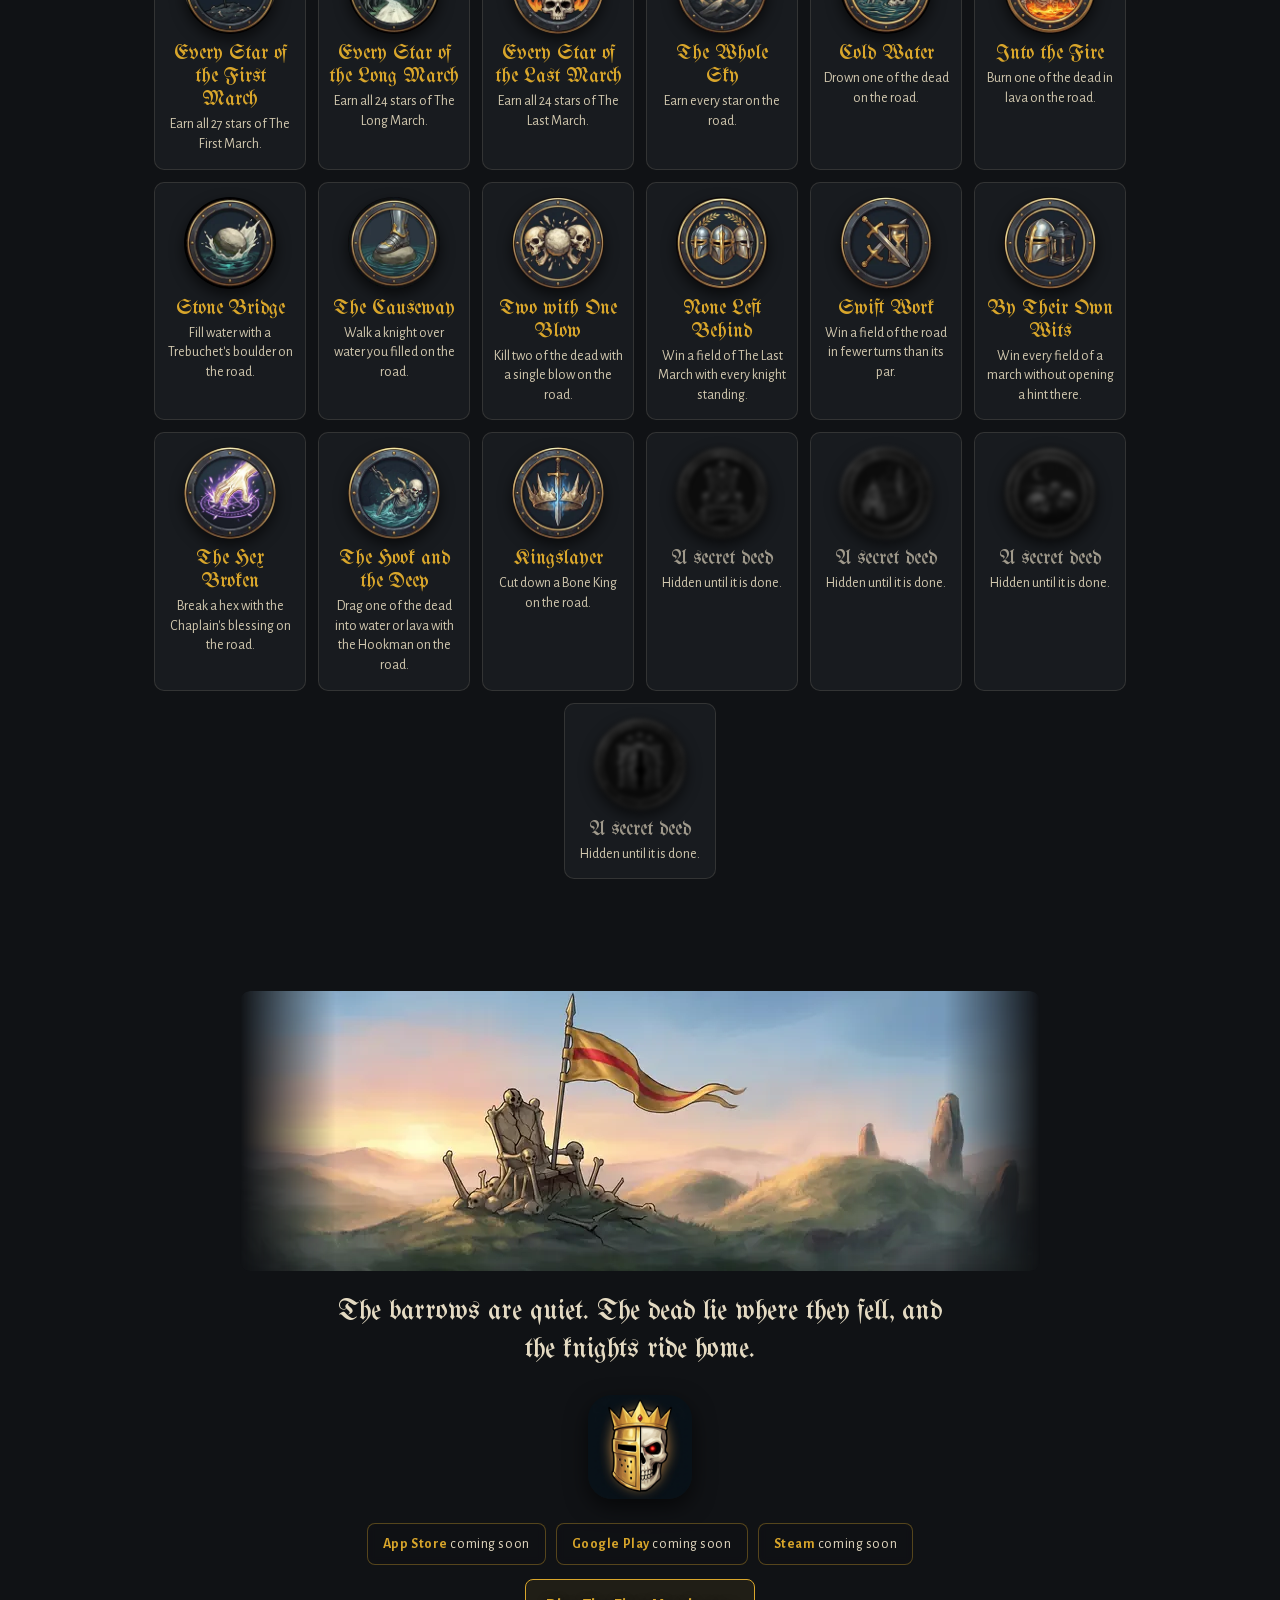
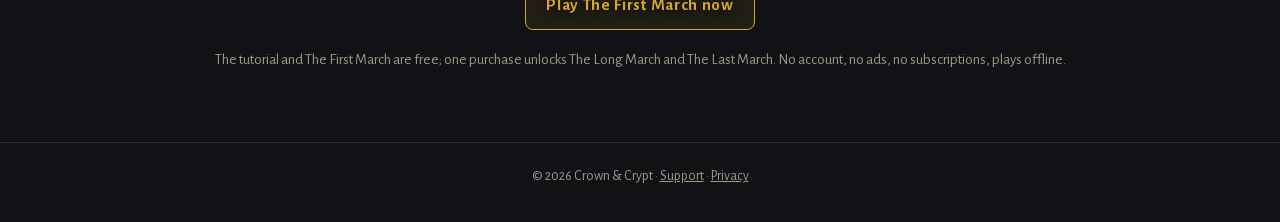
==== commit e910e168: "Fix teaser textures and lower site crest Point extracted game textures at the shared site assets and" ====
--- a/index.html
+++ b/index.html
@@ -5,7 +5,7 @@
 <meta property="og:title" content="Crown &amp; Crypt"><meta property="og:description" content="The last of the king's knights against the dead. A turn-based tactics game.">
 <meta property="og:image" content="https://pa-az.github.io/crown-and-crypt-site/assets/og.jpg">
 <link rel="icon" href="favicon.png"><link rel="apple-touch-icon" href="assets/apple-touch-icon.png">
-<link rel="stylesheet" href="style.css?v=12">
+<link rel="stylesheet" href="style.css?v=13">
 <script data-goatcounter="https://candc.goatcounter.com/count" async src="//gc.zgo.at/count.js"></script>
 </head><body>
 <header class="hero"><div class="bg"></div><div class="fog c"></div><div class="fog a"></div><div class="fog b"></div><div class="shade"></div>
--- a/style.css
+++ b/style.css
@@ -33,7 +33,7 @@
 .crest{width:min(64vw,245px);aspect-ratio:1;mix-blend-mode:lighten;margin:0 auto -34px;
   -webkit-mask:radial-gradient(closest-side,#000 72%,transparent);mask:radial-gradient(closest-side,#000 72%,transparent);
   animation:rise 1.4s ease-out both}
-@keyframes rise{from{opacity:0;transform:translateY(calc(var(--crest-offset,20px) + 10px))}to{opacity:1;transform:translateY(var(--crest-offset,20px))}}
+@keyframes rise{from{opacity:0;transform:translateY(calc(var(--crest-offset,30px) + 10px))}to{opacity:1;transform:translateY(var(--crest-offset,30px))}}
 /* the banner as the game's menu has it: 40% of the red, so the dusk shows
    through and darkens it; the words stay solid */
 .wordmark-heading{margin:0;line-height:0}
@@ -110,7 +110,7 @@
 
 /* inner pages */
 .hero.small{min-height:0;padding:26px 16px 22px}
-.hero.small .crest{width:130px;animation:none;transform:translateY(20px)}
+.hero.small .crest{width:130px;animation:none;transform:translateY(30px)}
 .hero.small .wordmark{width:min(78vw,245px);transform:translate(-5px,-28px)}
 .hero.small .fog.a{top:30%;height:200px}.hero.small .fog.b{top:50%;height:160px}.hero.small .fog.c{display:none}
 main{max-width:680px;margin:0 auto;padding:18px 16px 56px}
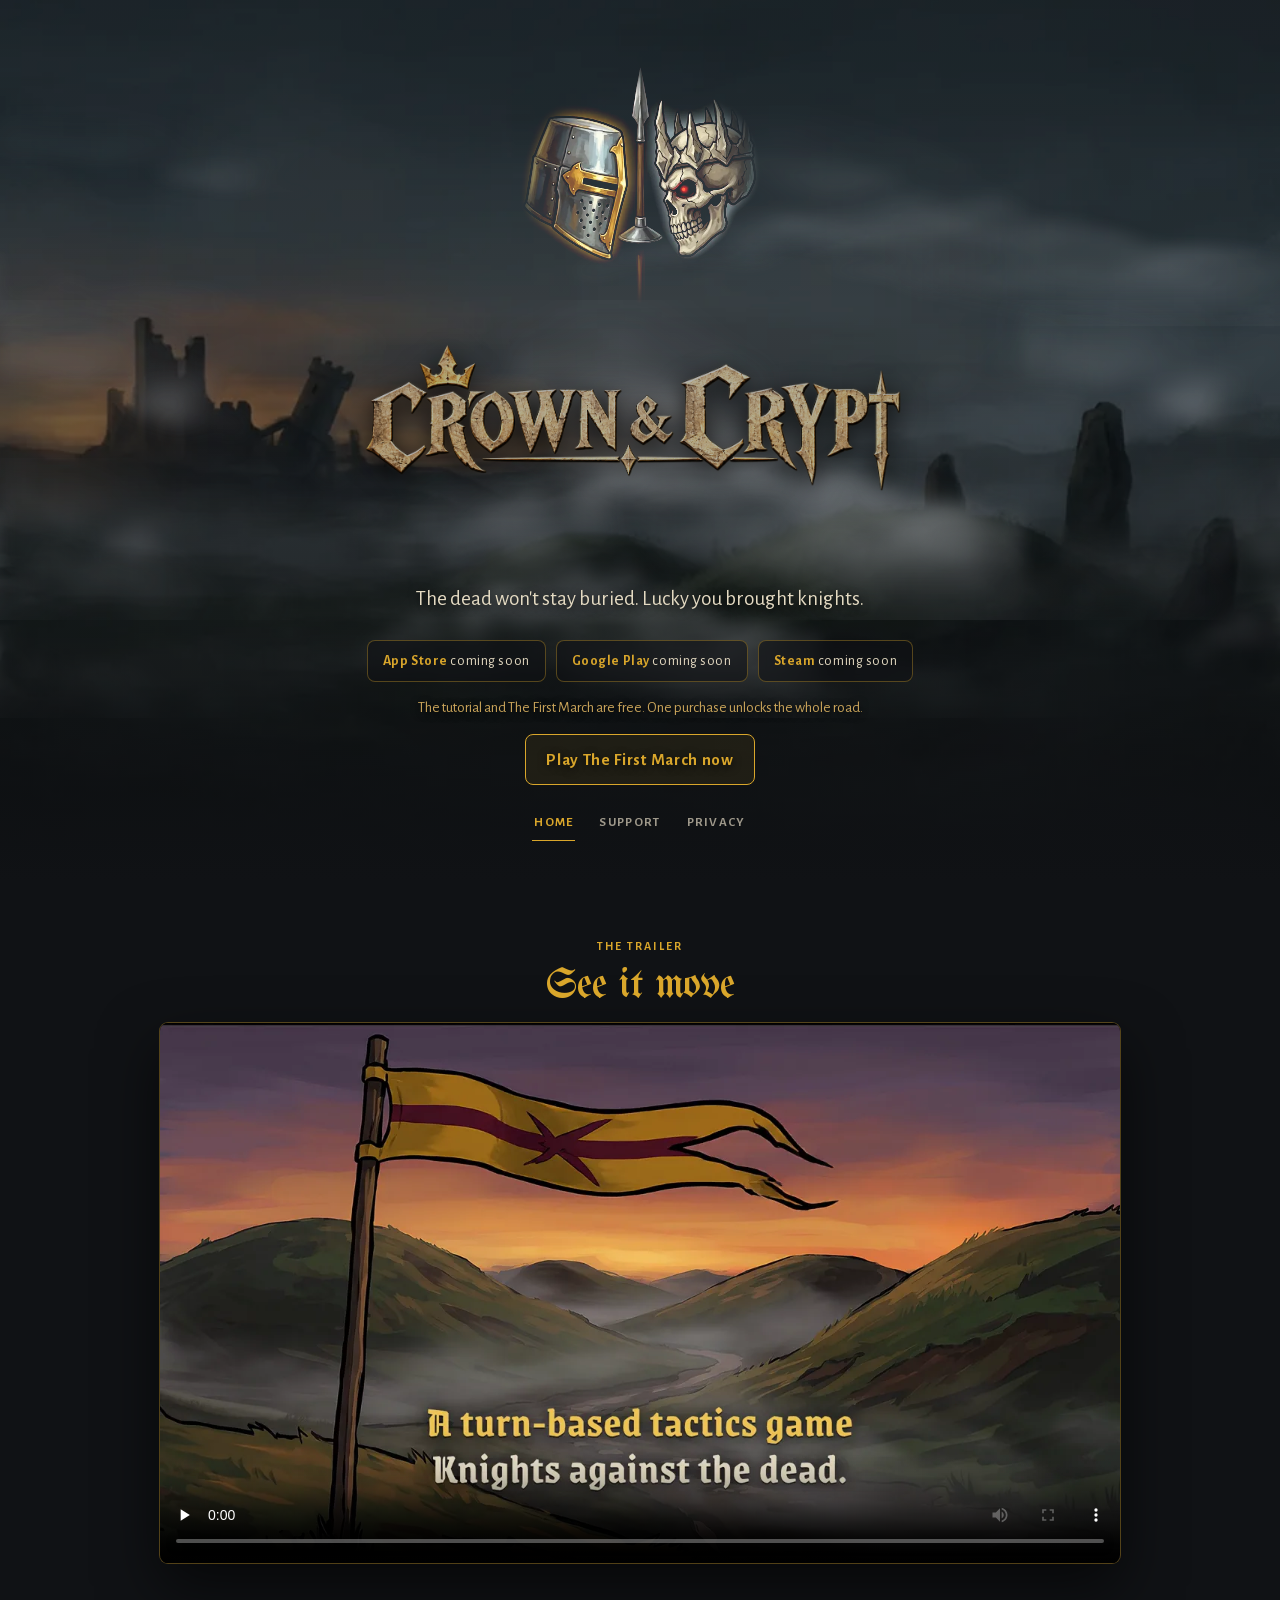
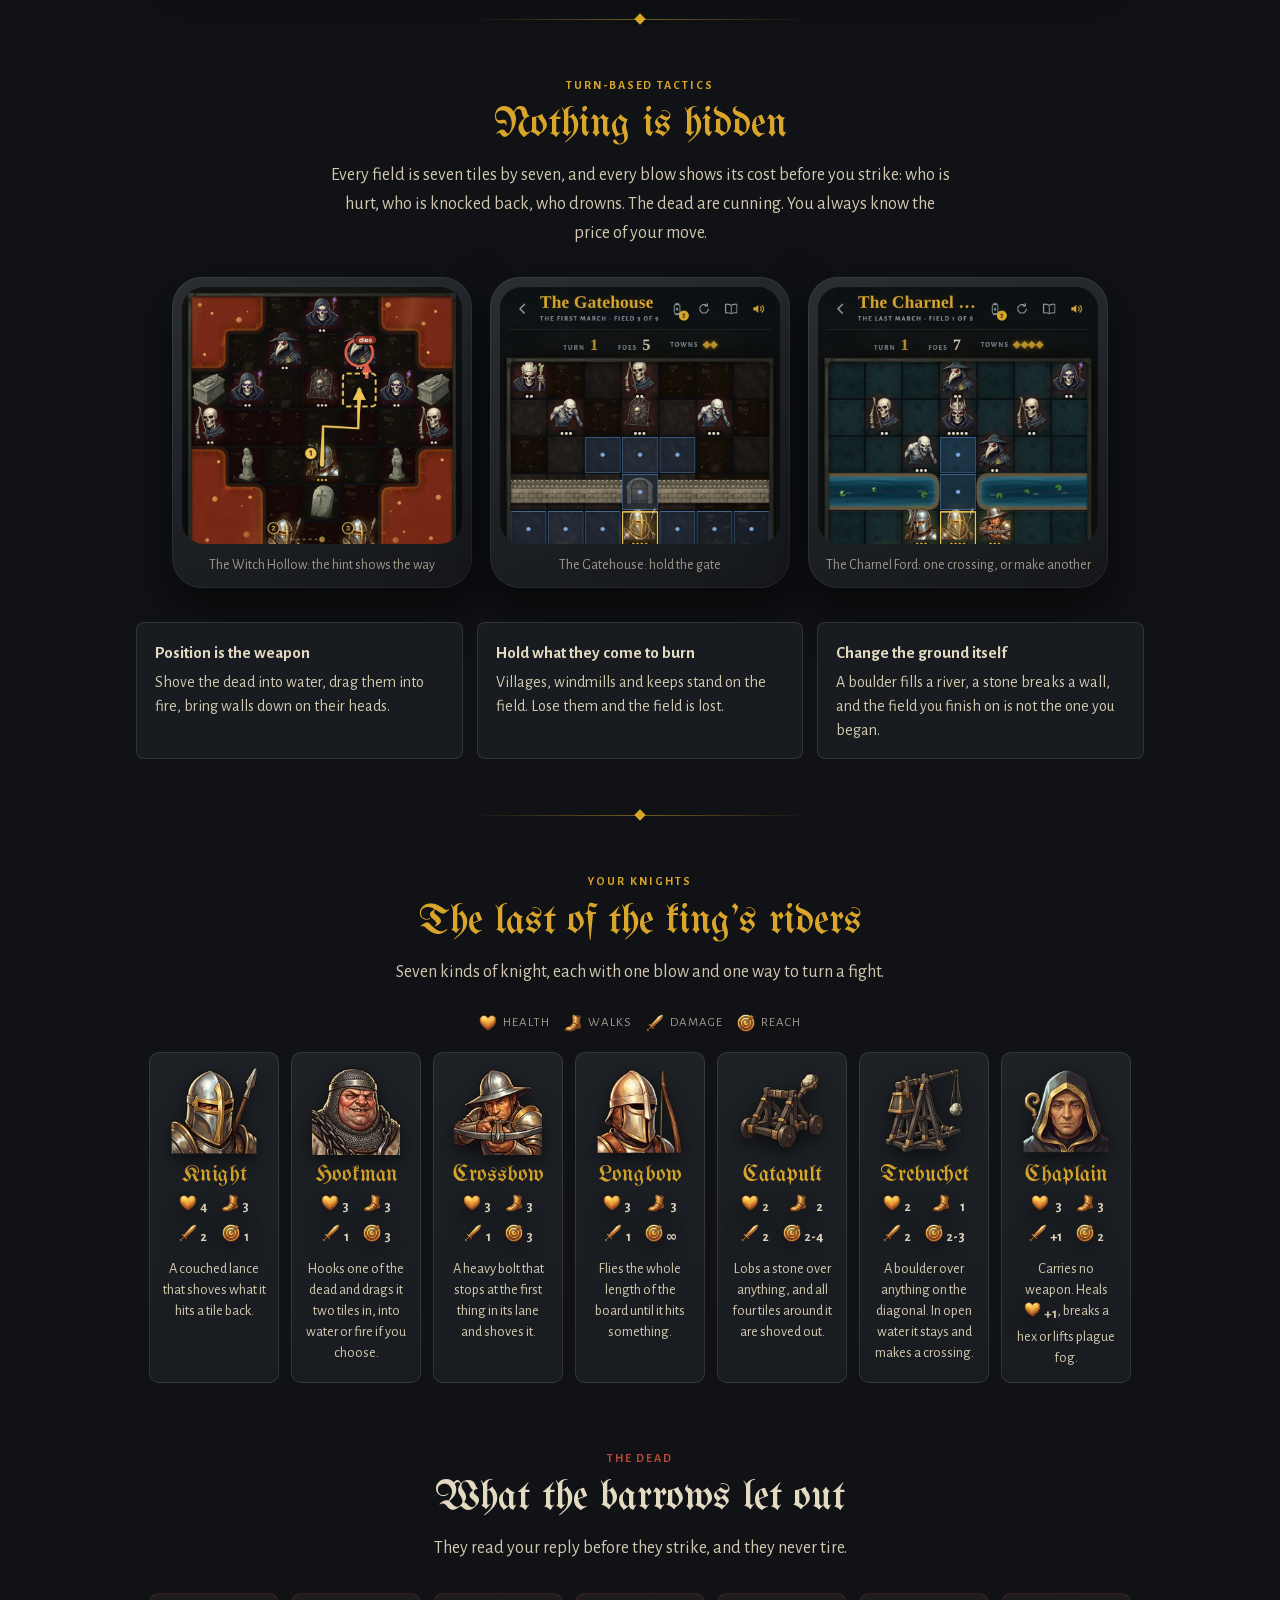
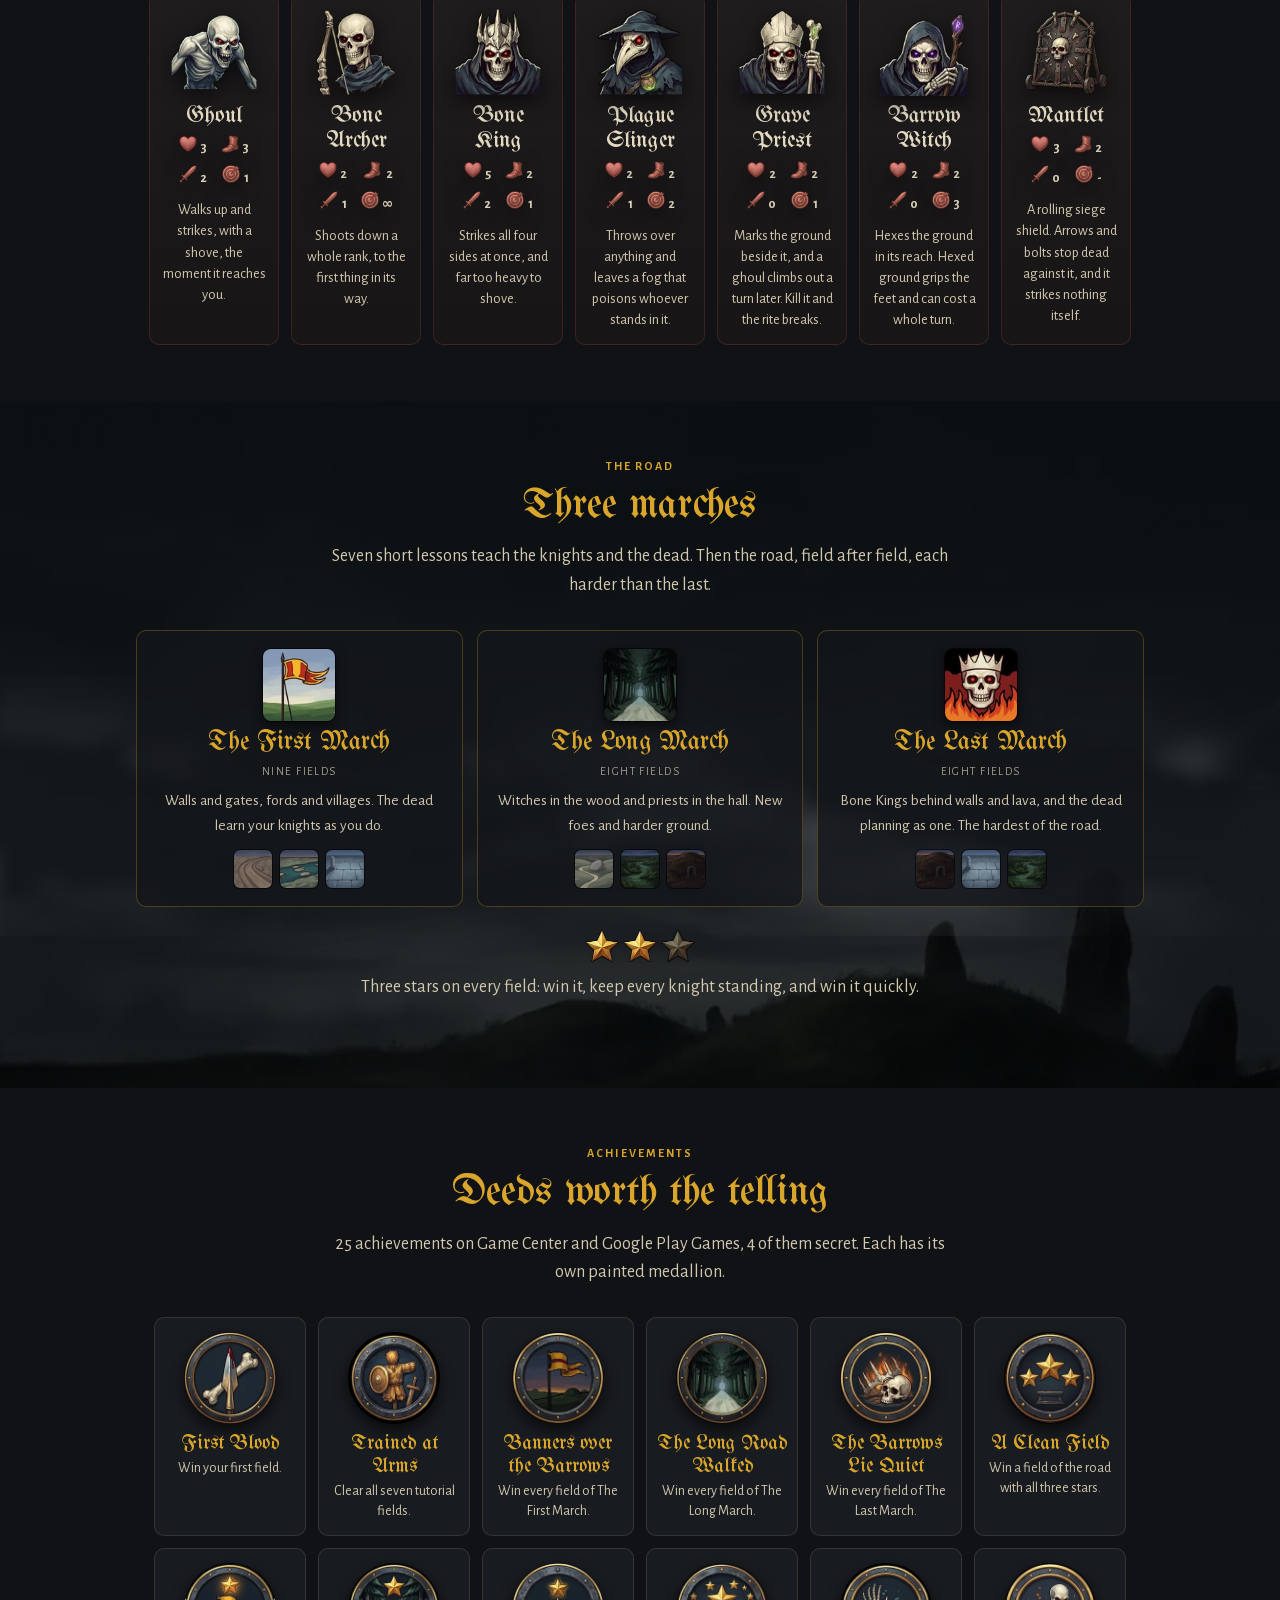
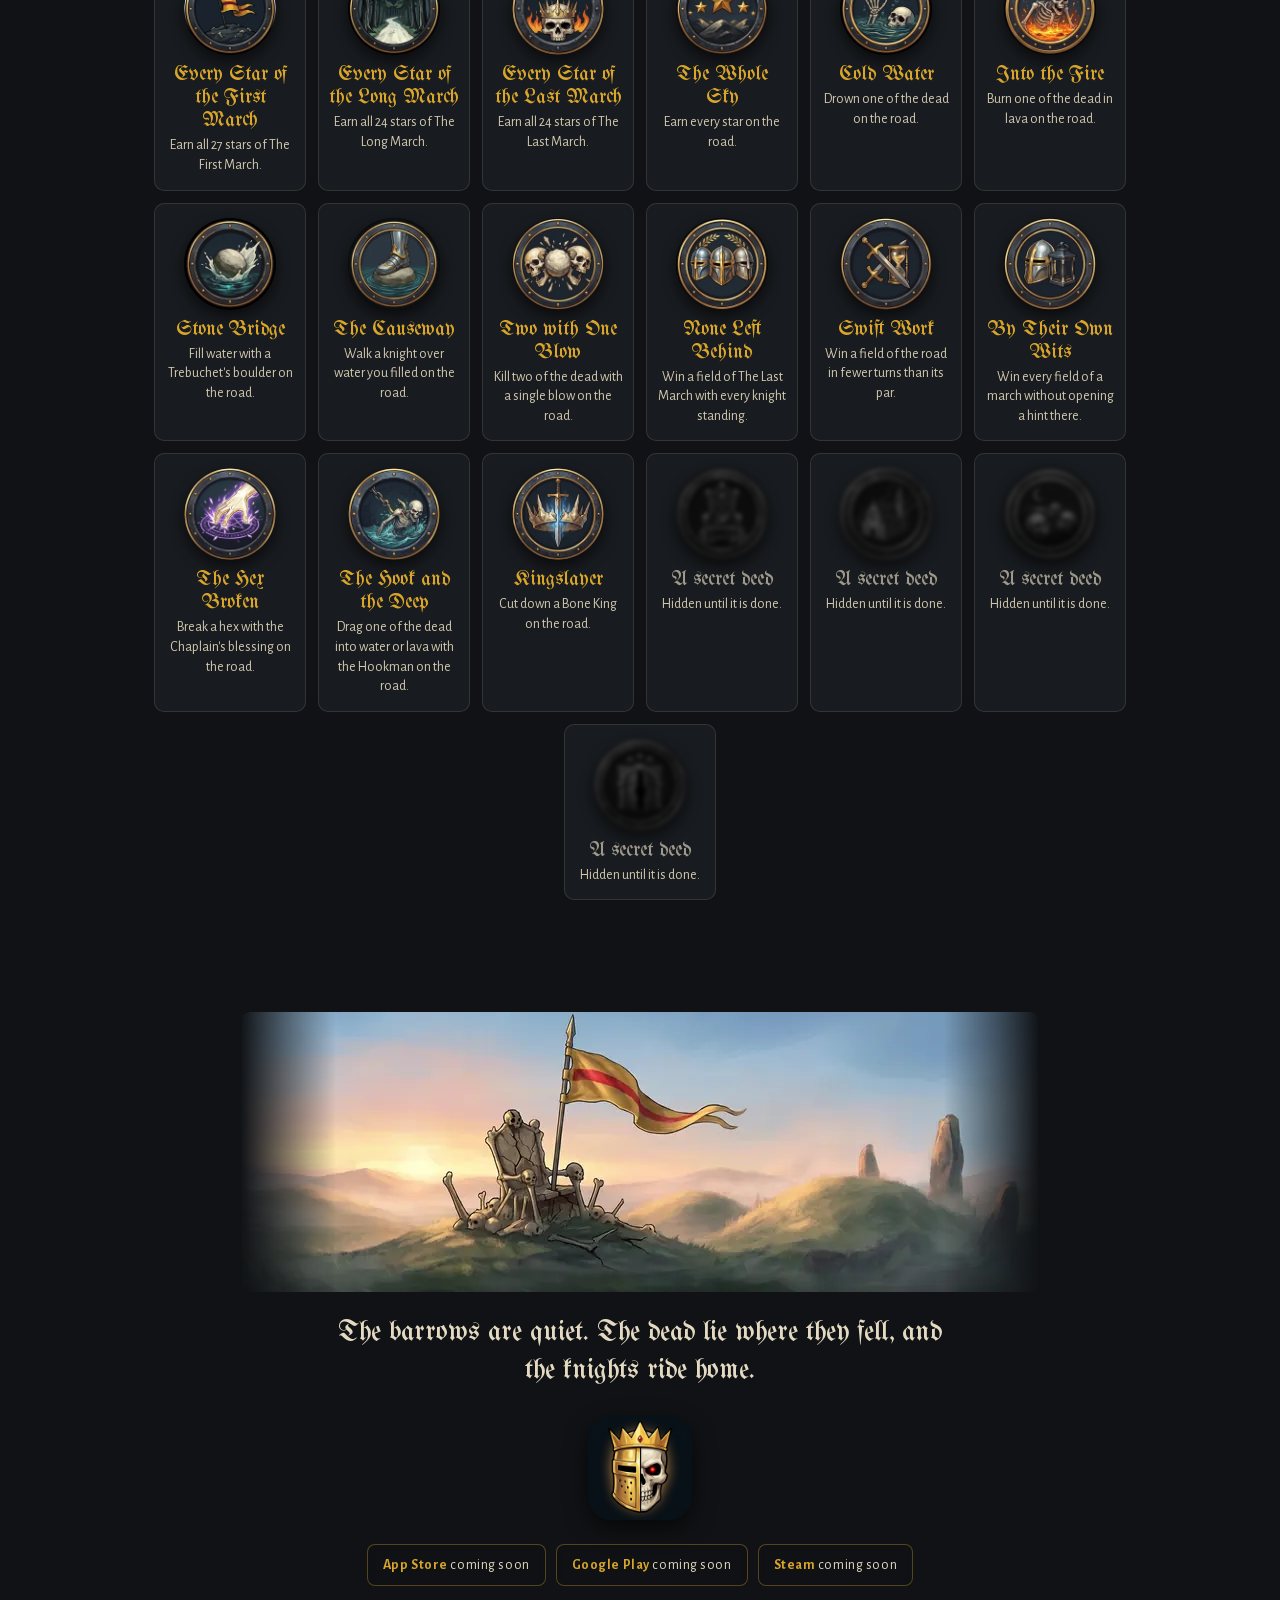
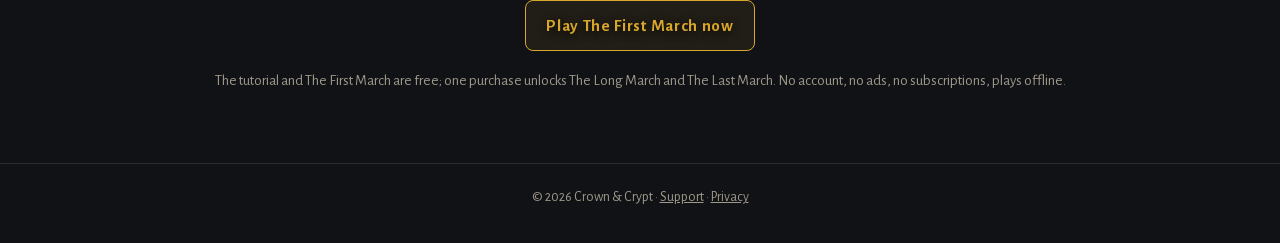
==== commit 329863ba: "A larger title clear of the crest; the teaser at 213; the trailer at 24 fps Co-Authored-By: Claude O" ====
--- a/index.html
+++ b/index.html
@@ -5,7 +5,7 @@
 <meta property="og:title" content="Crown &amp; Crypt"><meta property="og:description" content="The last of the king's knights against the dead. A turn-based tactics game.">
 <meta property="og:image" content="https://pa-az.github.io/crown-and-crypt-site/assets/og.jpg">
 <link rel="icon" href="favicon.png"><link rel="apple-touch-icon" href="assets/apple-touch-icon.png">
-<link rel="stylesheet" href="style.css?v=13">
+<link rel="stylesheet" href="style.css?v=14">
 <script data-goatcounter="https://candc.goatcounter.com/count" async src="//gc.zgo.at/count.js"></script>
 </head><body>
 <header class="hero"><div class="bg"></div><div class="fog c"></div><div class="fog a"></div><div class="fog b"></div><div class="shade"></div>
--- a/style.css
+++ b/style.css
@@ -30,16 +30,18 @@
 .fog.c{animation-name:rollc}@keyframes rollc{from{background-position-x:0}to{background-position-x:-1300px}}
 @media (prefers-reduced-motion:reduce){.fog{animation-duration:120s!important}}
 
-.crest{width:min(64vw,245px);aspect-ratio:1;mix-blend-mode:lighten;margin:0 auto -34px;
+.crest{width:min(64vw,245px);aspect-ratio:1;mix-blend-mode:lighten;margin:0 auto -12px;
   -webkit-mask:radial-gradient(closest-side,#000 72%,transparent);mask:radial-gradient(closest-side,#000 72%,transparent);
   animation:rise 1.4s ease-out both}
 @keyframes rise{from{opacity:0;transform:translateY(calc(var(--crest-offset,30px) + 10px))}to{opacity:1;transform:translateY(var(--crest-offset,30px))}}
 /* the banner as the game's menu has it: 40% of the red, so the dusk shows
    through and darkens it; the words stay solid */
 .wordmark-heading{margin:0;line-height:0}
-.wordmark{display:block;width:min(88vw,245px);height:auto;margin:0 auto;transform:translate(var(--wordmark-x,-5px),var(--wordmark-y,-28px));
+/* the title large, clear of the crest: the lockup's own empty quarter above
+   and below its letters sets it midway between the crest and the line */
+.wordmark{display:block;width:min(88vw,560px);height:auto;margin:0 auto;transform:translate(var(--wordmark-x,-5px),var(--wordmark-y,0px));
   filter:brightness(.72) saturate(.82) drop-shadow(0 6px 12px rgba(0,0,0,.72))}
-.tag{font-size:clamp(18px,4.6vw,21px);max-width:540px;margin:26px auto 0;color:var(--ink);text-shadow:0 2px 10px rgba(0,0,0,.8)}
+.tag{font-size:clamp(18px,4.6vw,21px);max-width:540px;margin:4px auto 0;color:var(--ink);text-shadow:0 2px 10px rgba(0,0,0,.8)}
 .stores{display:flex;flex-wrap:wrap;gap:10px;justify-content:center;margin:24px 0 0}
 .stores span{background:rgba(16,18,21,.6);border:1px solid rgba(217,166,43,.35);border-radius:8px;padding:9px 15px;color:var(--ink);font-size:14px;letter-spacing:.04em;backdrop-filter:blur(4px)}
 .stores b{color:var(--gold);font-weight:700}
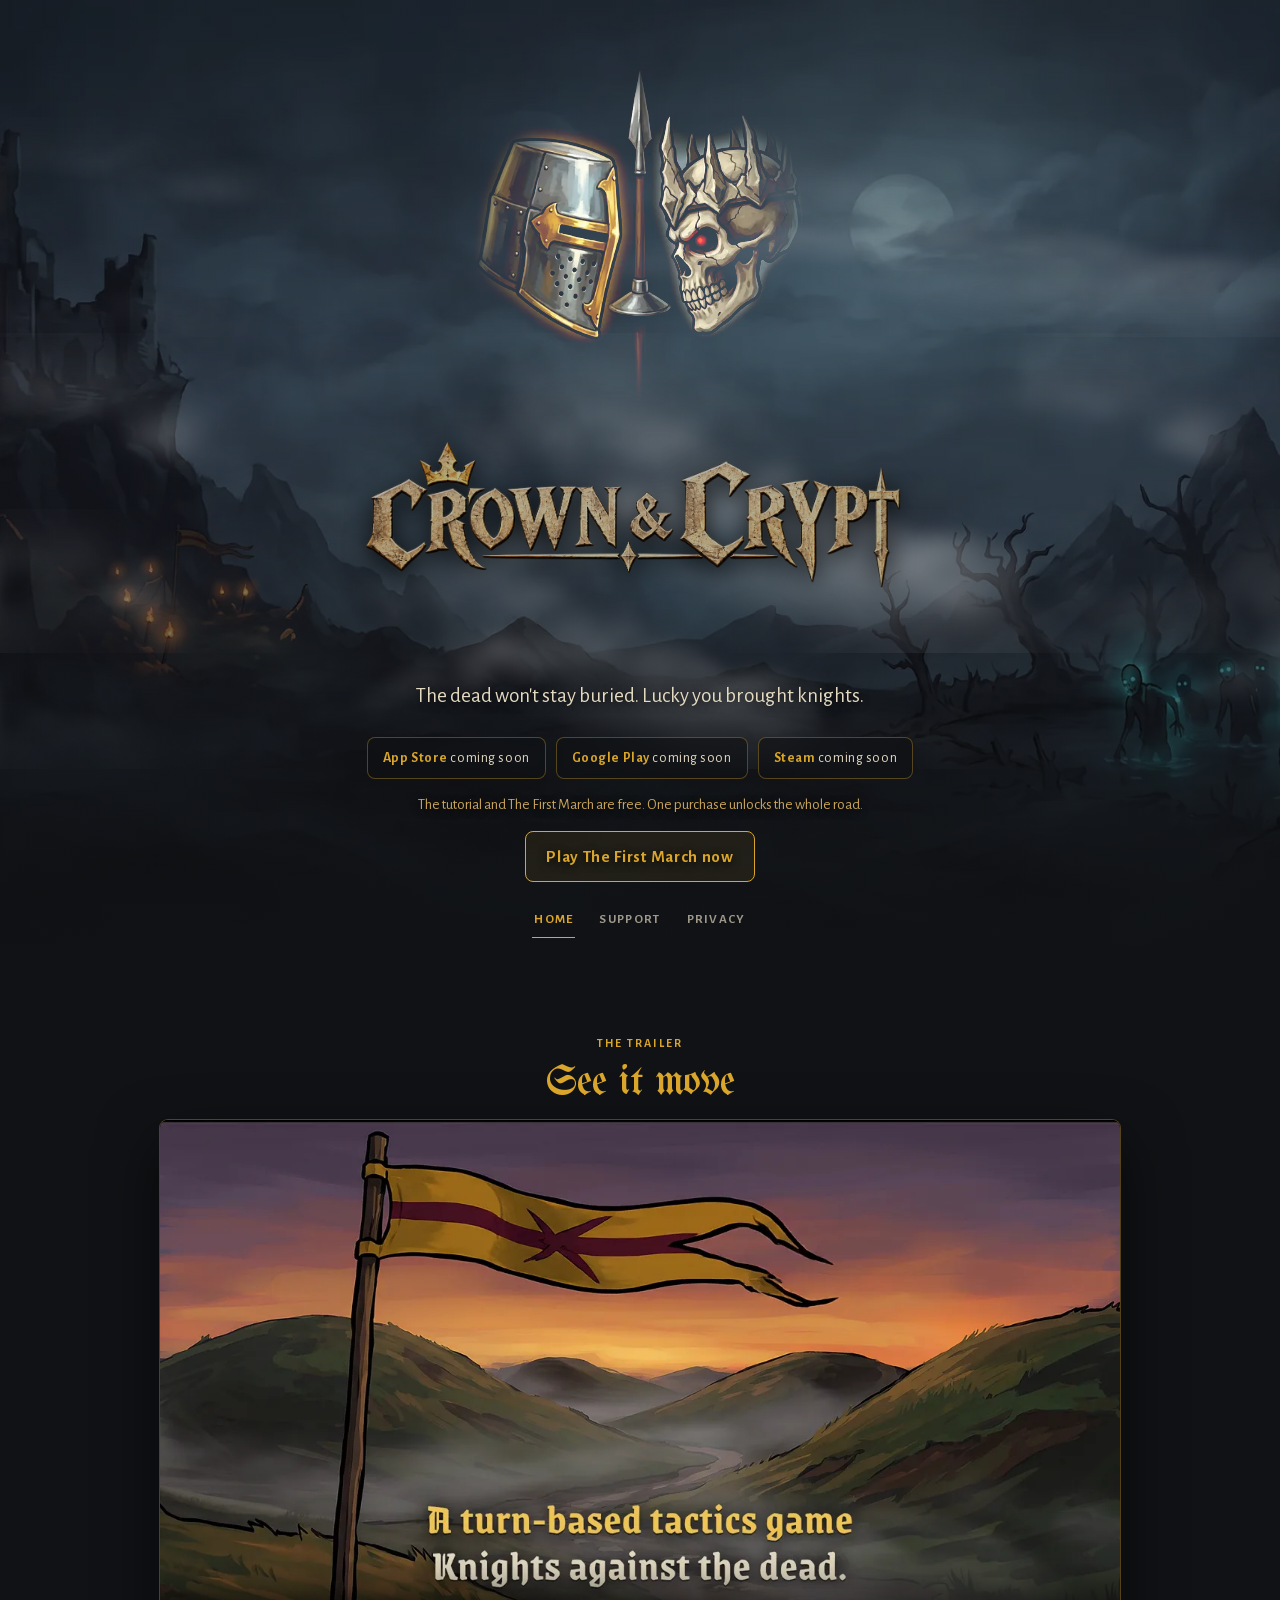
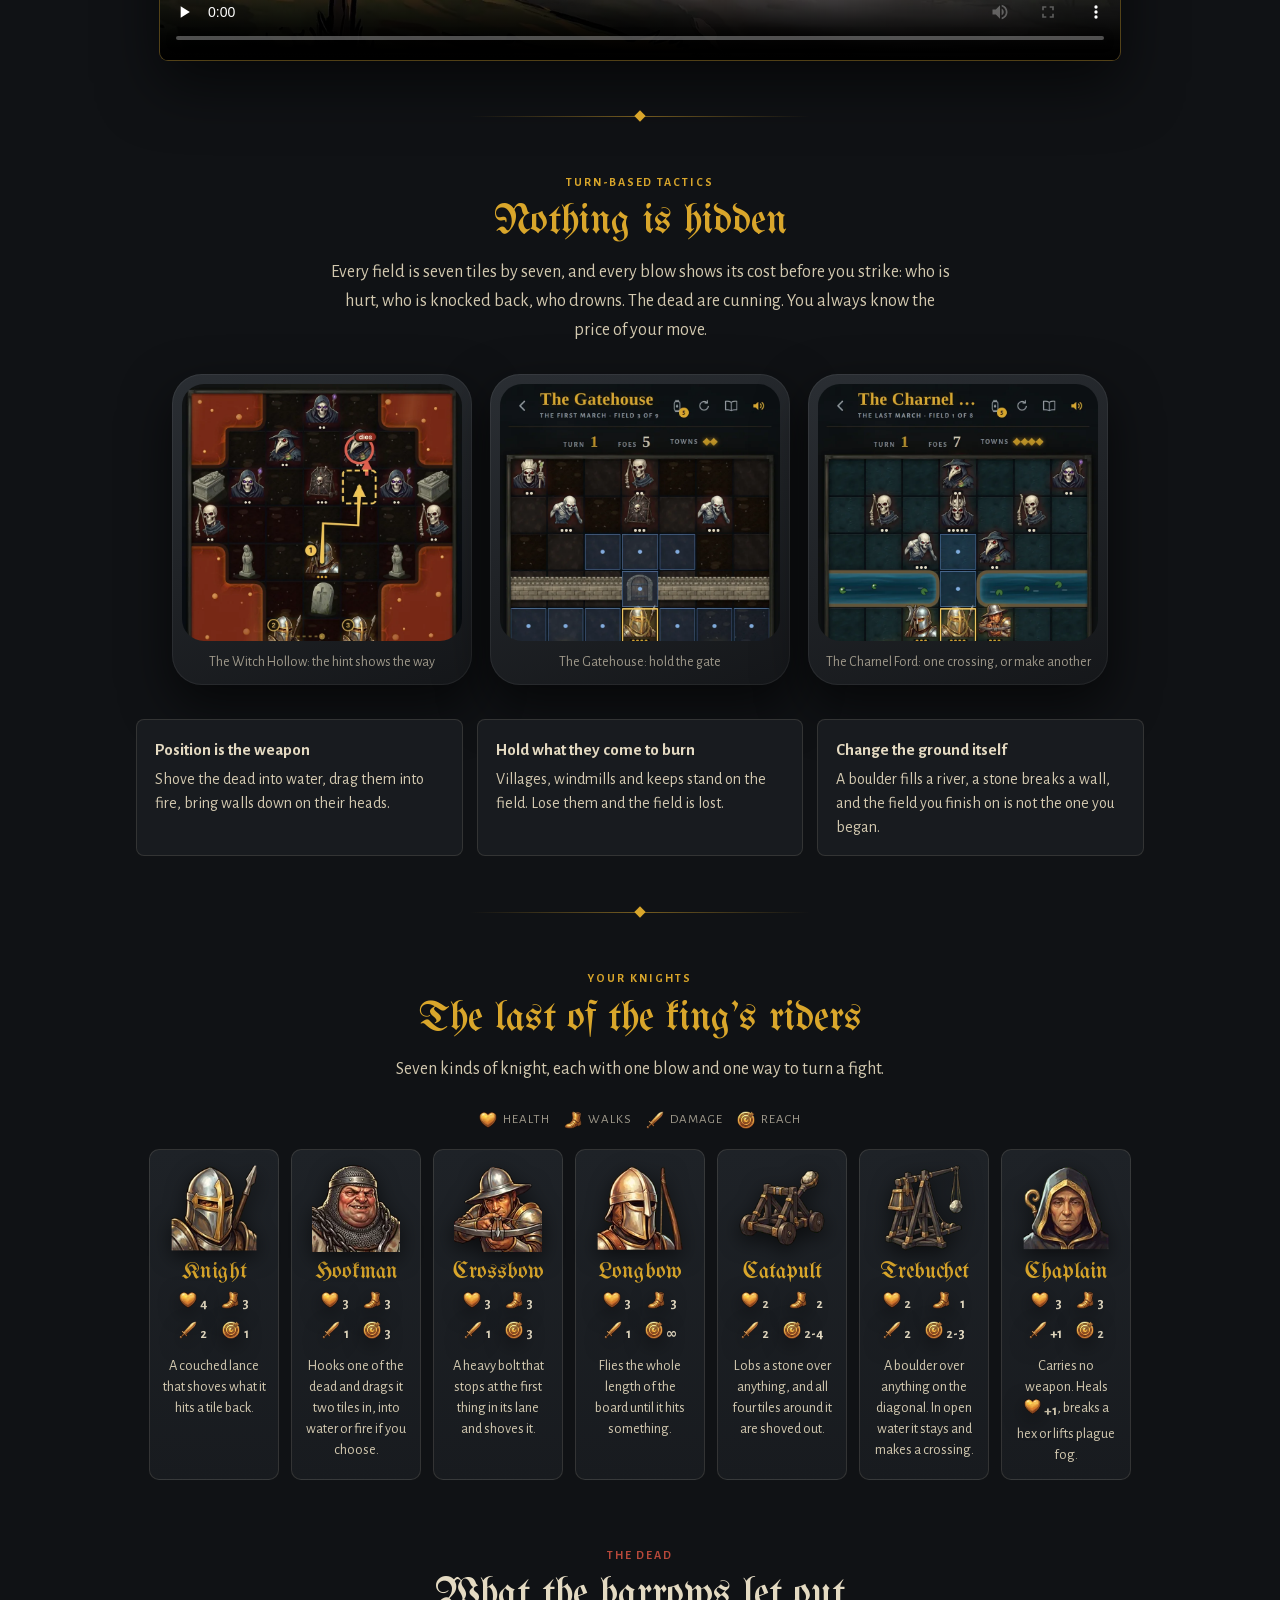
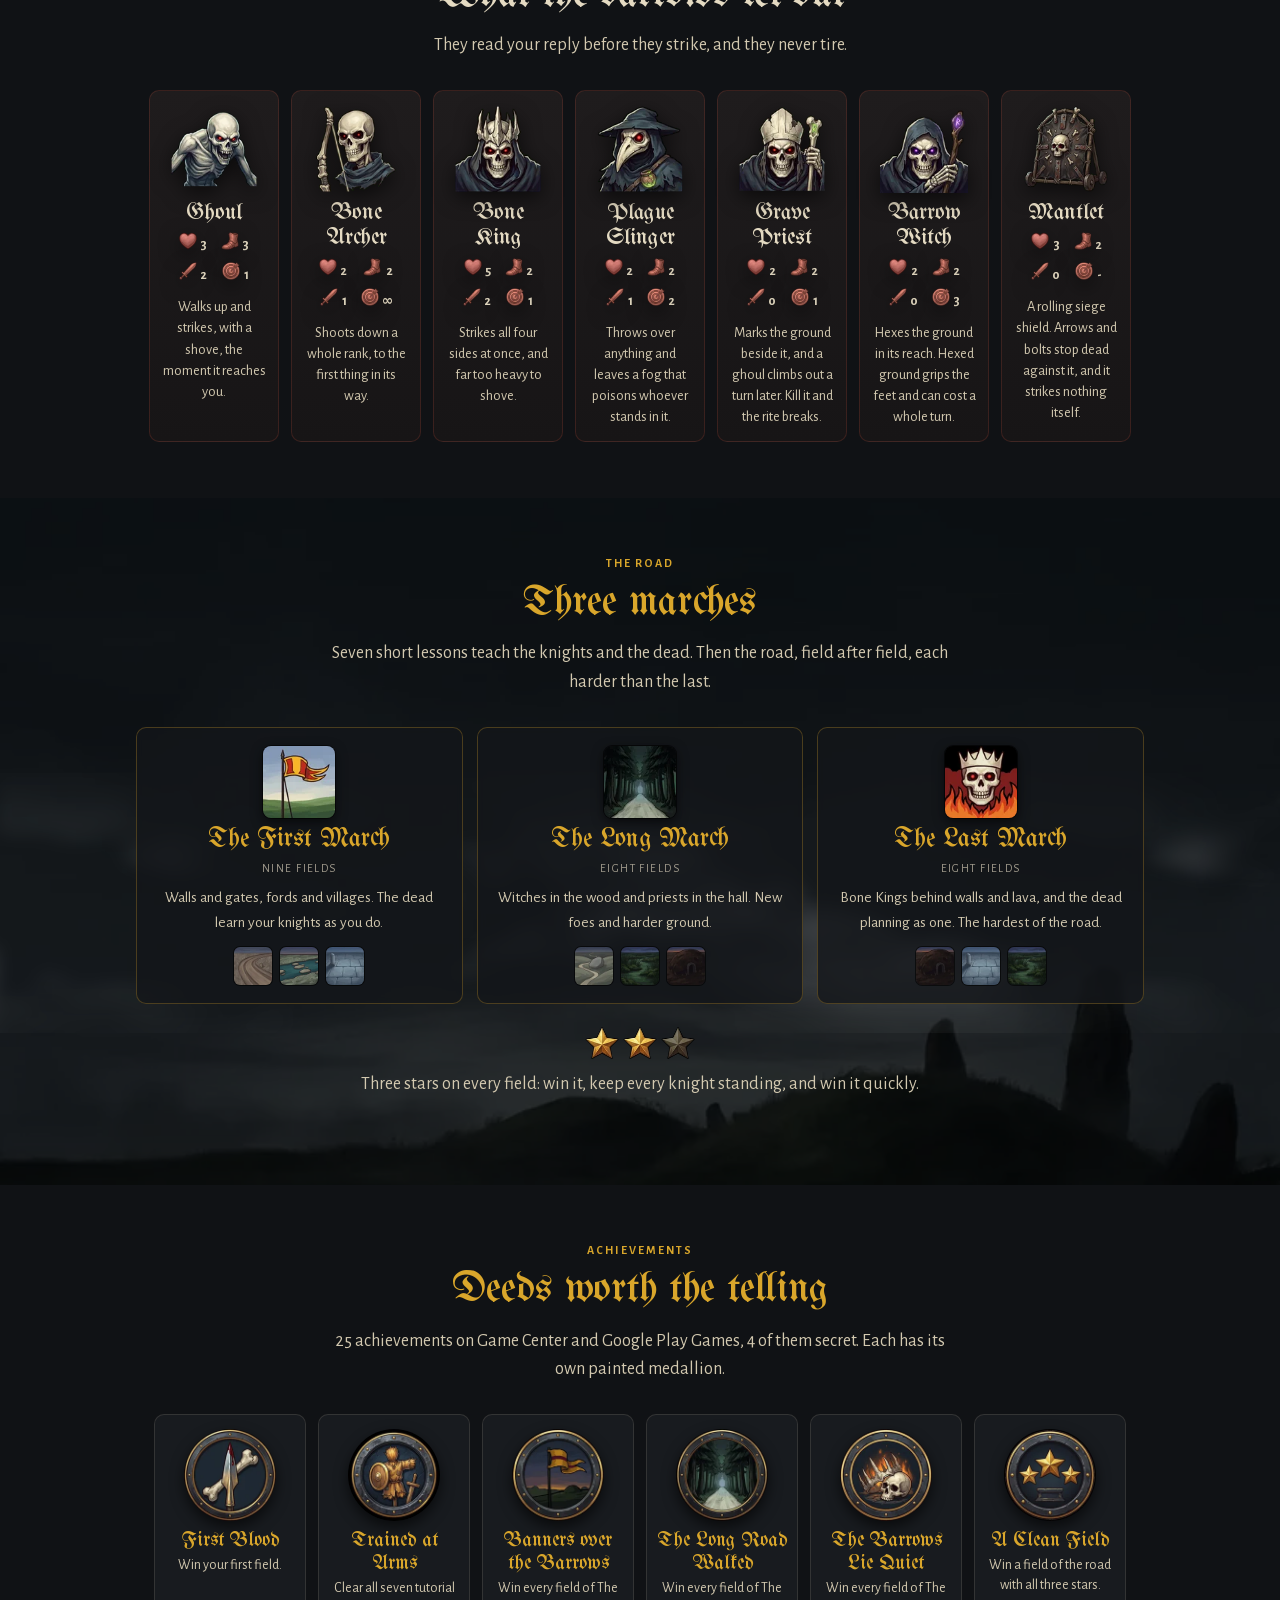
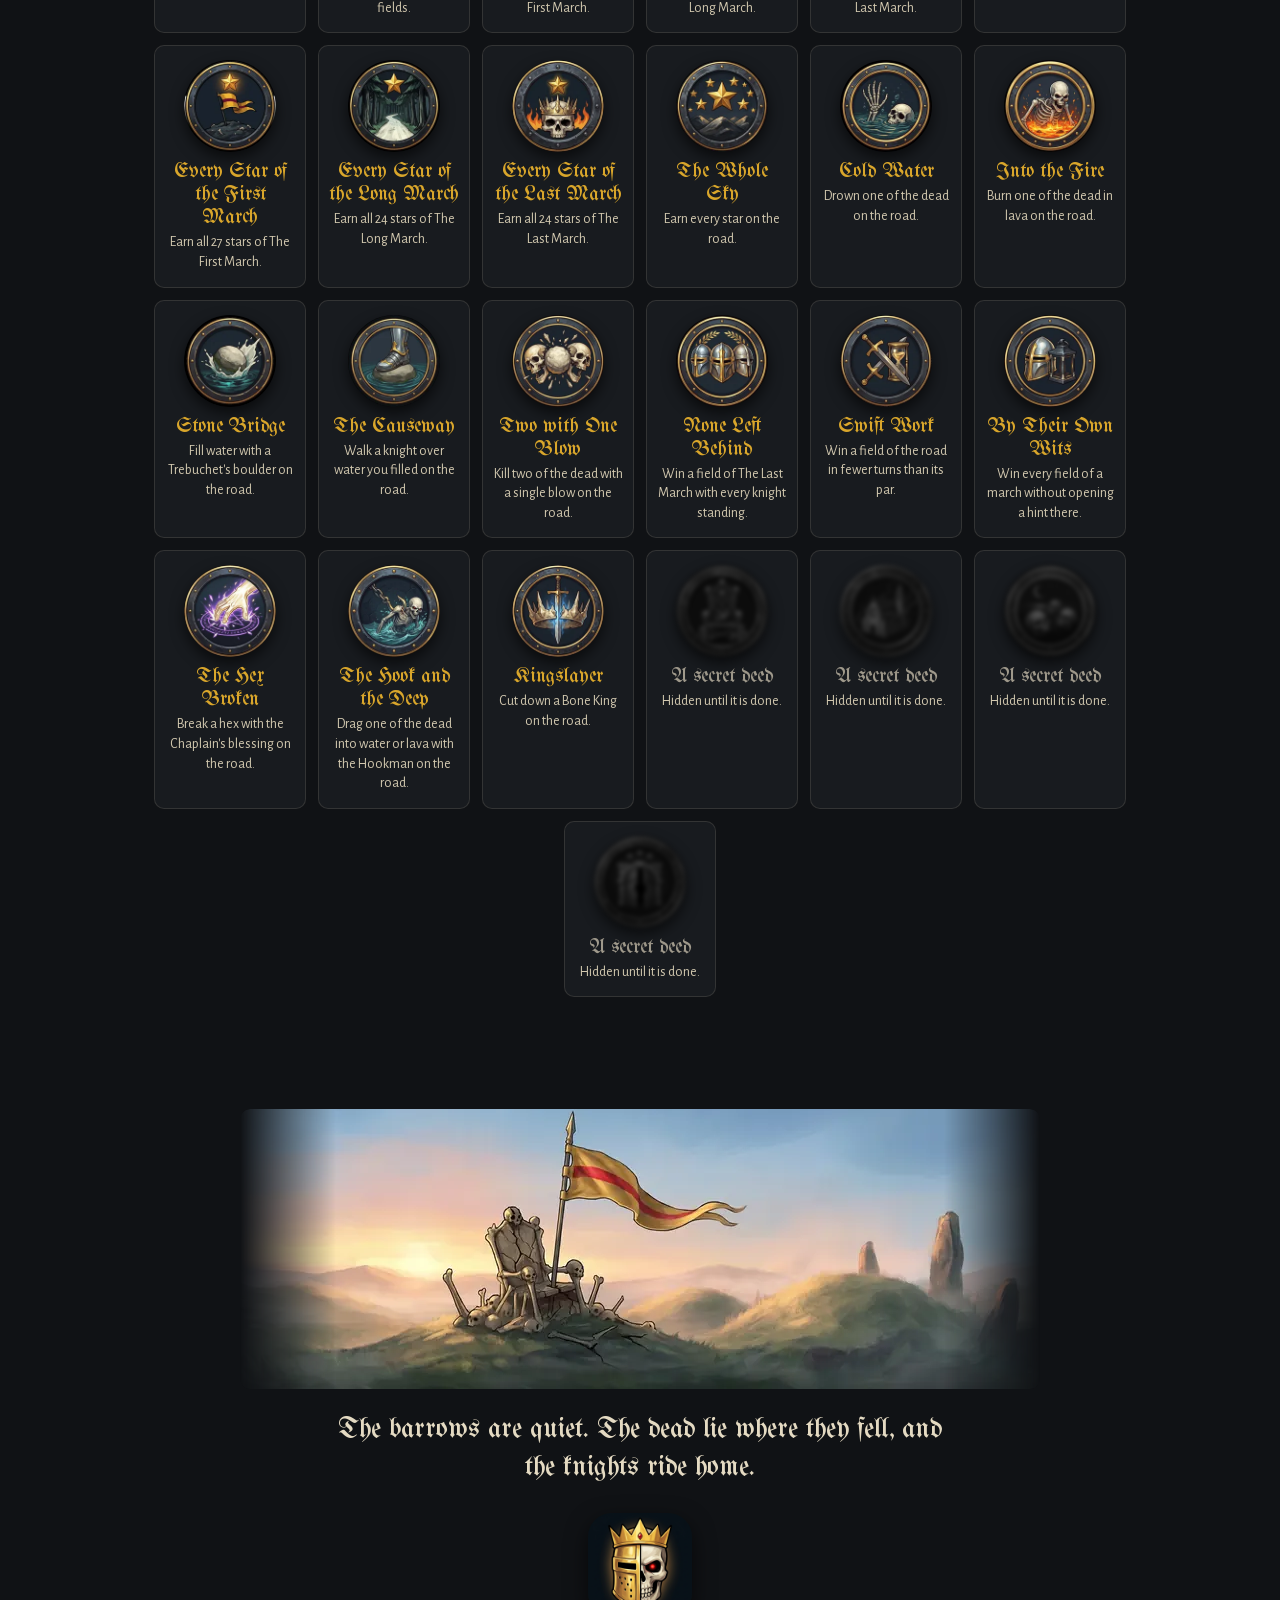
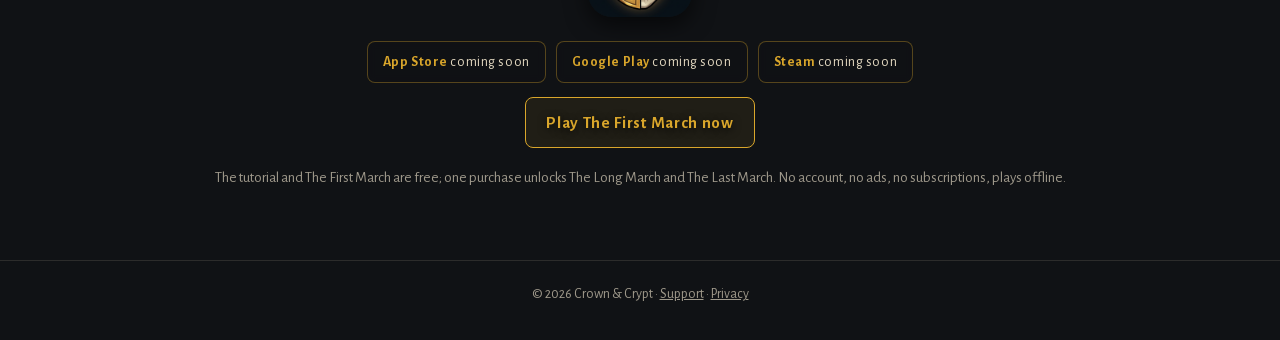
==== commit 3369be65: "The keep and the tarn behind the home page, the crest larger on big screens; teaser at Version 221 w" ====
--- a/index.html
+++ b/index.html
@@ -5,7 +5,7 @@
 <meta property="og:title" content="Crown &amp; Crypt"><meta property="og:description" content="The last of the king's knights against the dead. A turn-based tactics game.">
 <meta property="og:image" content="https://pa-az.github.io/crown-and-crypt-site/assets/og.jpg">
 <link rel="icon" href="favicon.png"><link rel="apple-touch-icon" href="assets/apple-touch-icon.png">
-<link rel="stylesheet" href="style.css?v=14">
+<link rel="stylesheet" href="style.css?v=15">
 <script data-goatcounter="https://candc.goatcounter.com/count" async src="//gc.zgo.at/count.js"></script>
 </head><body>
 <header class="hero"><div class="bg"></div><div class="fog c"></div><div class="fog a"></div><div class="fog b"></div><div class="shade"></div>
--- a/style.css
+++ b/style.css
@@ -15,10 +15,10 @@
 img{display:block;max-width:100%}
 a{color:var(--gold)} a:hover{color:#f0c55a}
 
-/* ---------- hero: the barrow at dusk, mist rolling through it ---------- */
+/* ---------- hero: the keep and the tarn at night (pass 62), mist rolling through it ---------- */
 .hero{position:relative;isolation:isolate;overflow:hidden;text-align:center;padding:30px 16px 40px;min-height:min(100svh,860px);
   display:flex;flex-direction:column;align-items:center;justify-content:center}
-.hero .bg{position:absolute;inset:0;z-index:-3;background:url(assets/backdrop.webp) center 30%/cover no-repeat;filter:brightness(.62) saturate(.9)}
+.hero .bg{position:absolute;inset:0;z-index:-3;background:url(assets/backdrop-keep.webp) center 30%/cover no-repeat;filter:brightness(.62) saturate(.9)}
 .hero .shade{position:absolute;inset:0;z-index:-1;background:linear-gradient(180deg,rgba(16,18,21,.2) 0%,transparent 35%,rgba(16,18,21,.35) 70%,var(--bg) 100%)}
 .fog{position:absolute;left:0;right:0;z-index:-2;pointer-events:none;background:url(assets/fog.png) 0 0/1024px 100% repeat-x;
   animation:roll 30s linear infinite;will-change:background-position}
@@ -33,6 +33,8 @@
 .crest{width:min(64vw,245px);aspect-ratio:1;mix-blend-mode:lighten;margin:0 auto -12px;
   -webkit-mask:radial-gradient(closest-side,#000 72%,transparent);mask:radial-gradient(closest-side,#000 72%,transparent);
   animation:rise 1.4s ease-out both}
+/* on a big screen the crest larger, with the window's height (2026-10-05) */
+@media(min-width:900px){.crest{width:clamp(245px,38vh,360px)}}
 @keyframes rise{from{opacity:0;transform:translateY(calc(var(--crest-offset,30px) + 10px))}to{opacity:1;transform:translateY(var(--crest-offset,30px))}}
 /* the banner as the game's menu has it: 40% of the red, so the dusk shows
    through and darkens it; the words stay solid */
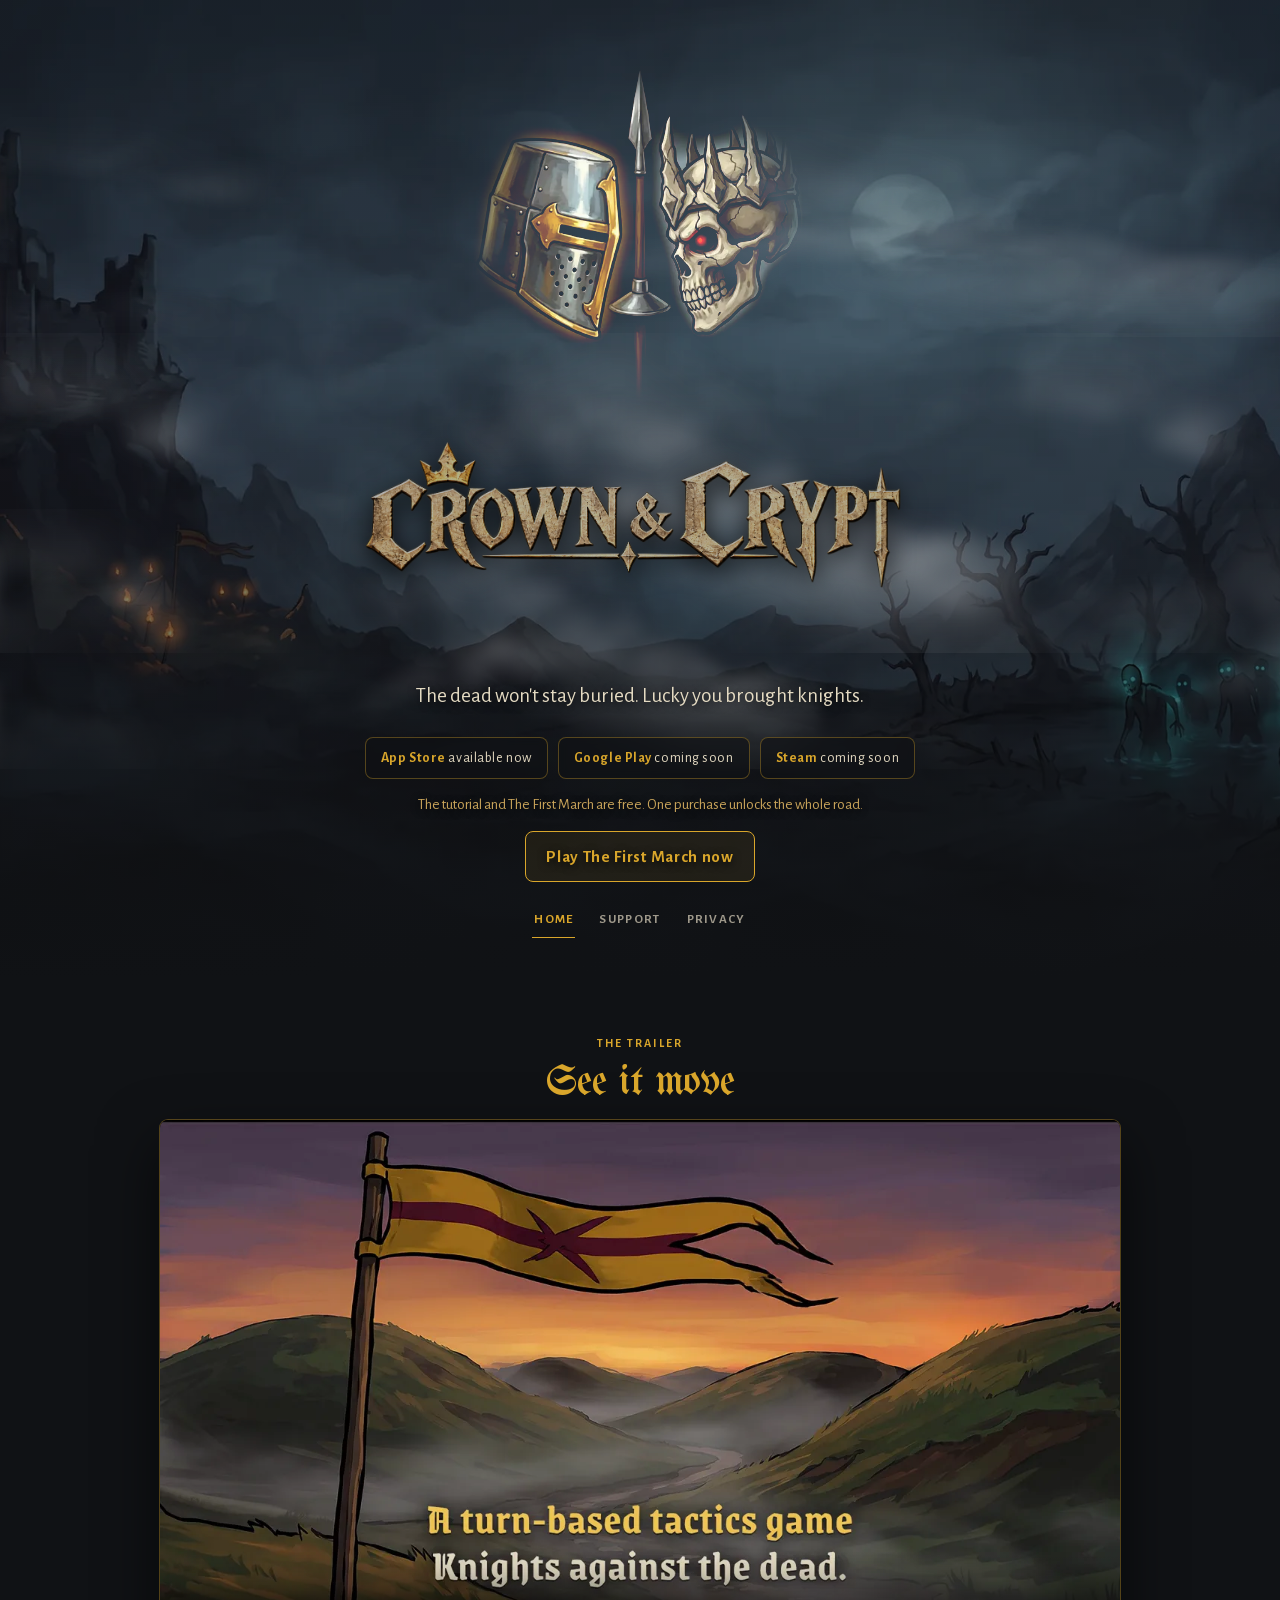
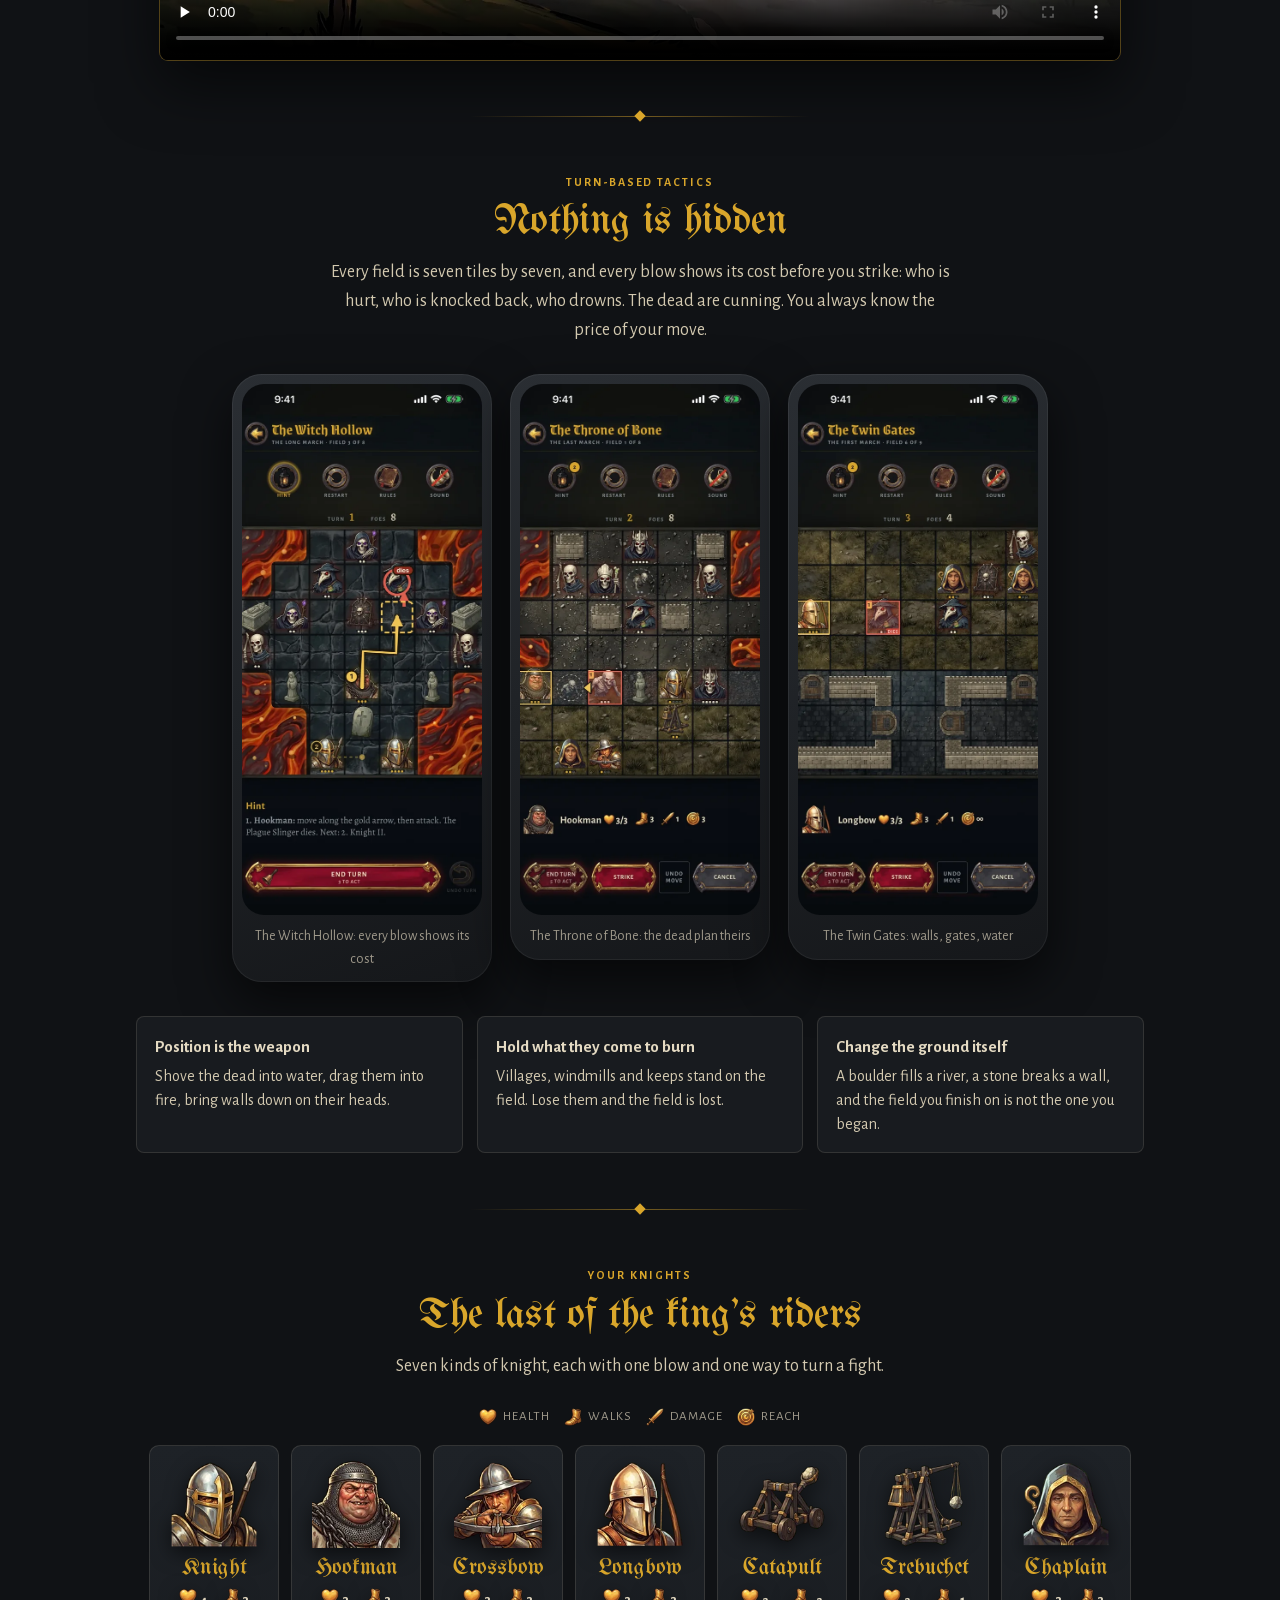
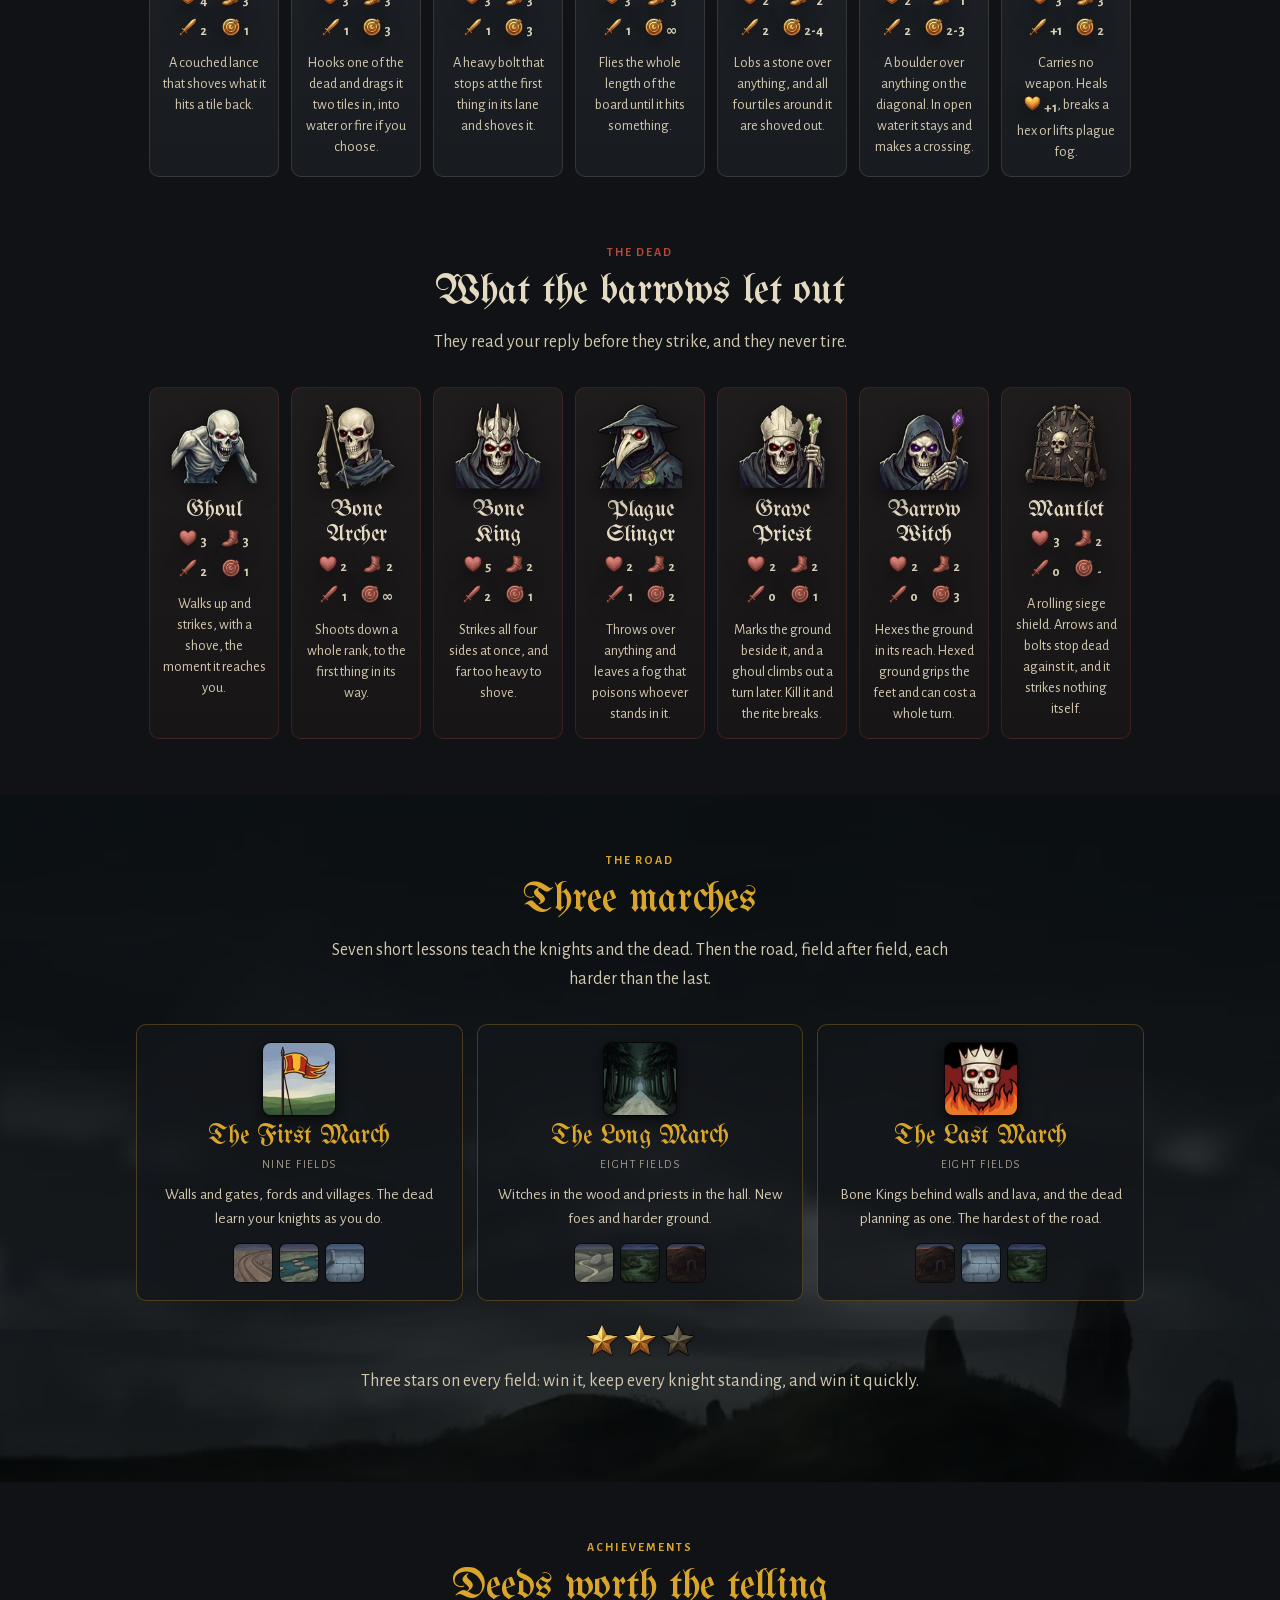
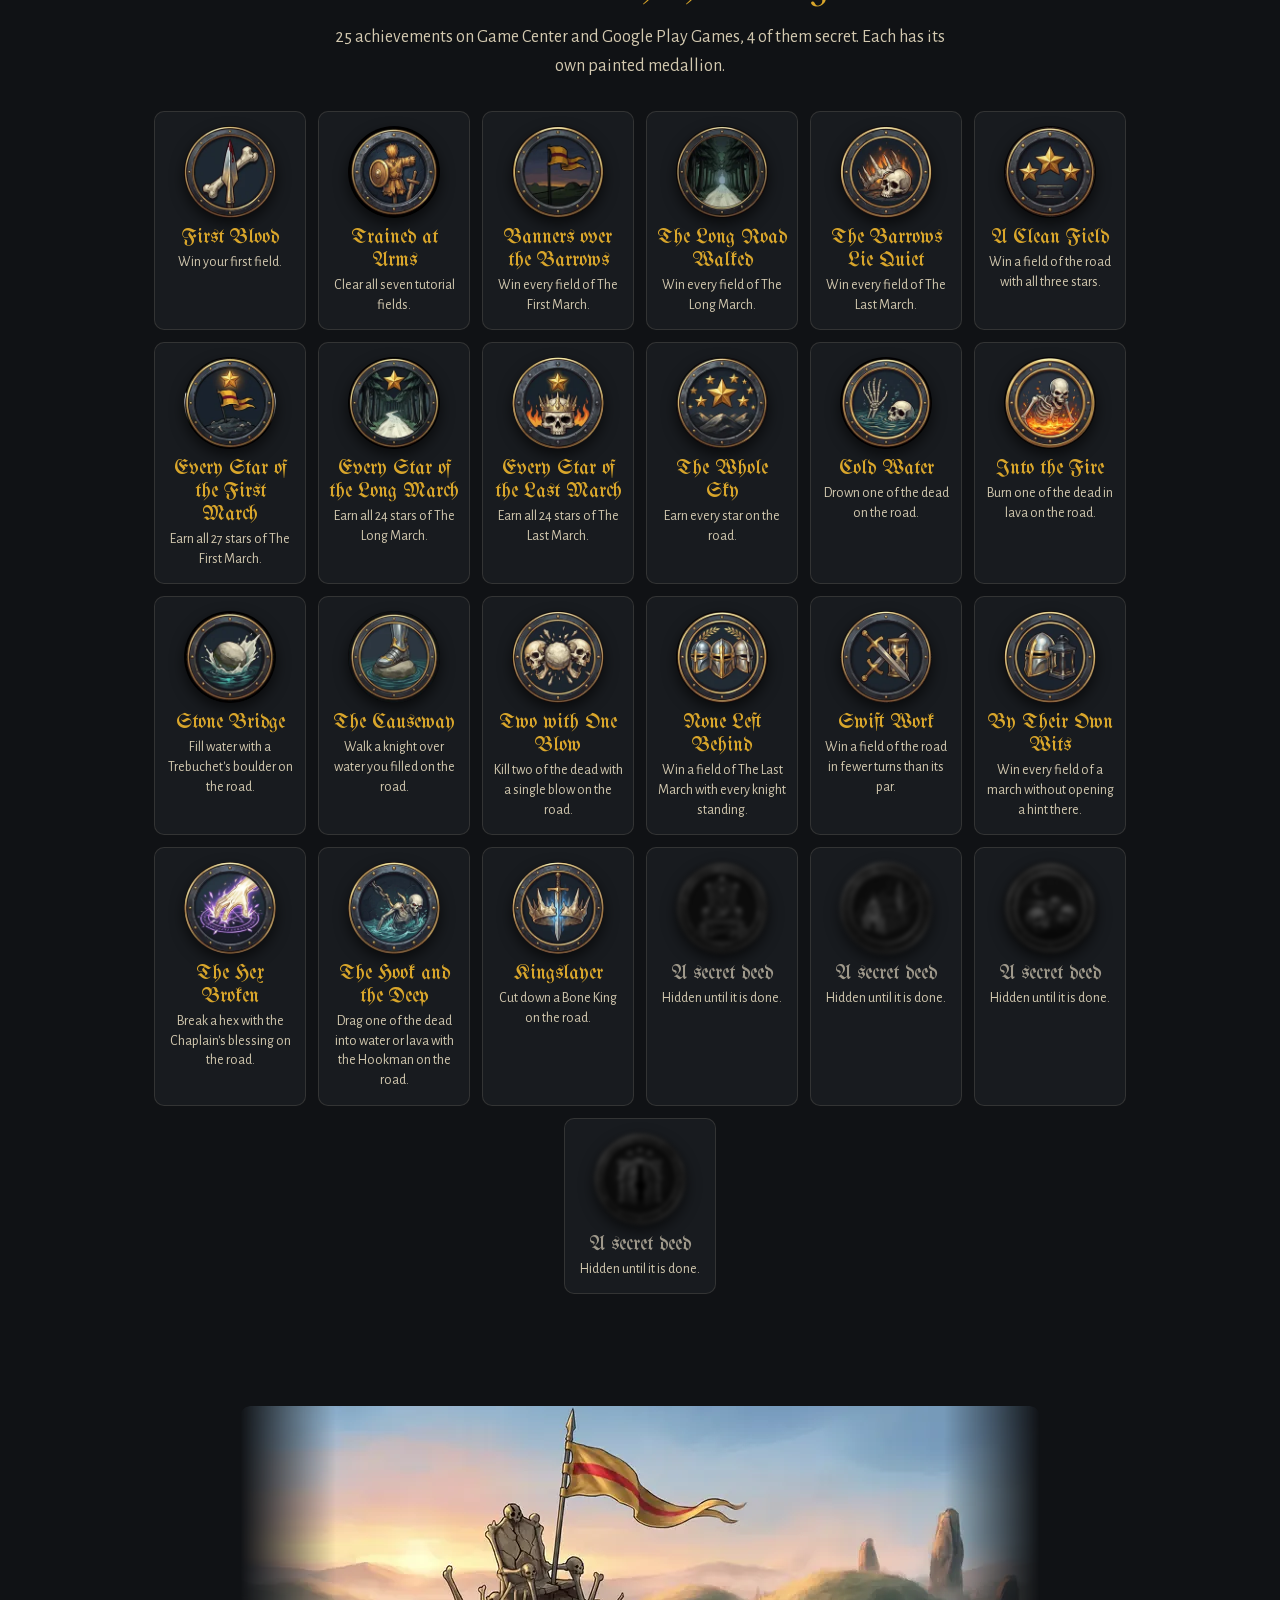
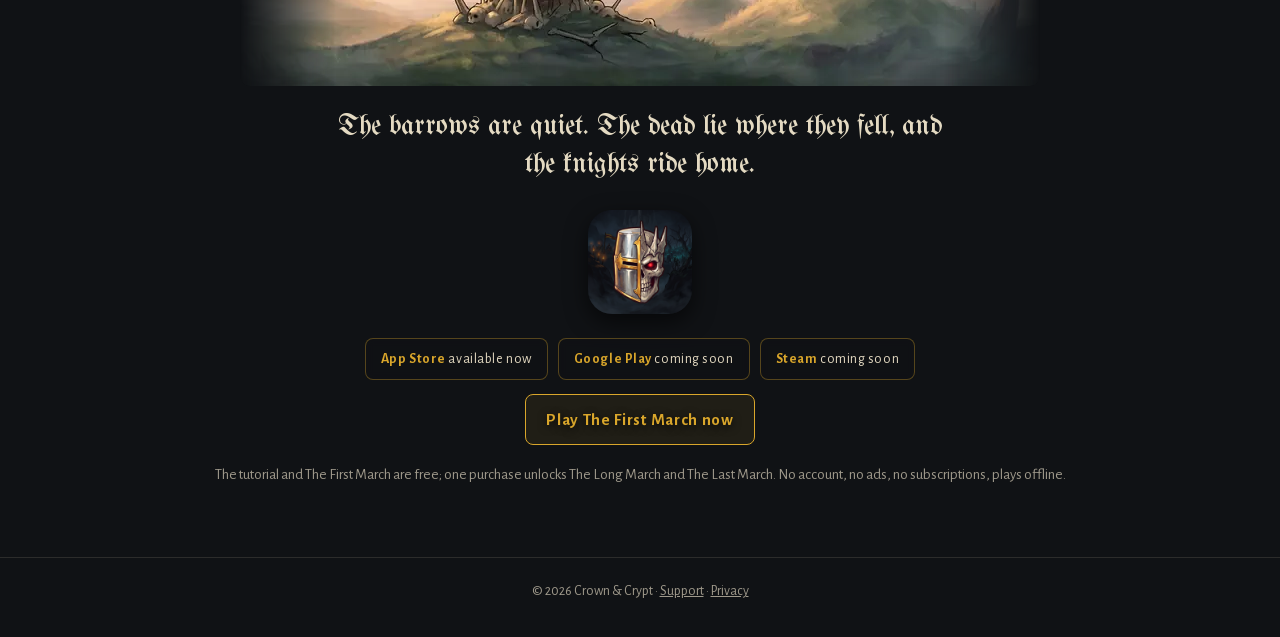
==== commit fe059c63: "Home: the App Store link is live; the gameplay shots are the new build's (Witch Hollow, Throne of Bo" ====
--- a/index.html
+++ b/index.html
@@ -12,7 +12,7 @@
 <img class="crest" src="assets/crest.webp" alt="A knight's helm and a crowned skull, a lance between them">
 <h1 class="wordmark-heading"><img class="wordmark" src="assets/title-lockup.png" alt="Crown &amp; Crypt"></h1>
 <p class="tag">The dead won't stay buried. Lucky you brought knights.</p>
-<div class="stores"><span><b>App Store</b> coming soon</span><span><b>Google Play</b> coming soon</span><span><b>Steam</b> coming soon</span></div>
+<div class="stores"><a href="https://apps.apple.com/us/app/crown-crypt/id6816765740"><b>App Store</b> available now</a><span><b>Google Play</b> coming soon</span><span><b>Steam</b> coming soon</span></div>
 <p class="free">The tutorial and The First March are free. One purchase unlocks the whole road.</p>
 <p class="play"><a href="play/">Play The First March now</a></p>
 <nav><a href="./" aria-current="page">Home</a><a href="support.html">Support</a><a href="privacy.html">Privacy</a></nav>
@@ -29,9 +29,9 @@
 <div class="eyebrow">Turn-based tactics</div><h2>Nothing is hidden</h2>
 <p class="intro">Every field is seven tiles by seven, and every blow shows its cost before you strike: who is hurt, who is knocked back, who drowns. The dead are cunning. You always know the price of your move.</p>
 <div class="shots">
-<figure class="phone"><img src="assets/shot-hint.webp" alt="The Witch Hollow: a hint shows the Hookman's walk and the blow, and the Plague Slinger it kills"><figcaption>The Witch Hollow: the hint shows the way</figcaption></figure>
-<figure class="phone"><img src="assets/shot-gate.webp" alt="The Gatehouse: knights behind a wall and gate, the dead massing beyond it"><figcaption>The Gatehouse: hold the gate</figcaption></figure>
-<figure class="phone"><img src="assets/shot-ford.webp" alt="The Charnel Ford: a river between the knights and the dead"><figcaption>The Charnel Ford: one crossing, or make another</figcaption></figure>
+<figure class="phone"><img src="assets/shot2-hollow.webp" alt="The Witch Hollow: a hint shows the Hookman's walk and the blow, and the Plague Slinger it kills"><figcaption>The Witch Hollow: every blow shows its cost</figcaption></figure>
+<figure class="phone"><img src="assets/shot2-throne.webp" alt="The Throne of Bone: the knights before a wall, the dead and their Bone King beyond it"><figcaption>The Throne of Bone: the dead plan theirs</figcaption></figure>
+<figure class="phone"><img src="assets/shot2-gates.webp" alt="The Twin Gates: walls, gates and water between the knights and the dead"><figcaption>The Twin Gates: walls, gates, water</figcaption></figure>
 </div>
 <div class="points">
 <div class="point"><h3>Position is the weapon</h3><p>Shove the dead into water, drag them into fire, bring walls down on their heads.</p></div>
@@ -78,7 +78,7 @@
 <img class="sheet" src="assets/sheet-ending.webp" alt="">
 <p class="quote">The barrows are quiet. The dead lie where they fell, and the knights ride home.</p>
 <img class="icon" src="assets/icon-256.png" alt="Crown &amp; Crypt app icon">
-<div class="stores"><span><b>App Store</b> coming soon</span><span><b>Google Play</b> coming soon</span><span><b>Steam</b> coming soon</span></div>
+<div class="stores"><a href="https://apps.apple.com/us/app/crown-crypt/id6816765740"><b>App Store</b> available now</a><span><b>Google Play</b> coming soon</span><span><b>Steam</b> coming soon</span></div>
 <p class="play"><a href="play/">Play The First March now</a></p>
 <p class="muted" style="margin-top:18px">The tutorial and The First March are free; one purchase unlocks The Long March and The Last March. No account, no ads, no subscriptions, plays offline.</p>
 </section>
--- a/style.css
+++ b/style.css
@@ -45,7 +45,8 @@
   filter:brightness(.72) saturate(.82) drop-shadow(0 6px 12px rgba(0,0,0,.72))}
 .tag{font-size:clamp(18px,4.6vw,21px);max-width:540px;margin:4px auto 0;color:var(--ink);text-shadow:0 2px 10px rgba(0,0,0,.8)}
 .stores{display:flex;flex-wrap:wrap;gap:10px;justify-content:center;margin:24px 0 0}
-.stores span{background:rgba(16,18,21,.6);border:1px solid rgba(217,166,43,.35);border-radius:8px;padding:9px 15px;color:var(--ink);font-size:14px;letter-spacing:.04em;backdrop-filter:blur(4px)}
+.stores span,.stores a{background:rgba(16,18,21,.6);border:1px solid rgba(217,166,43,.35);border-radius:8px;padding:9px 15px;color:var(--ink);font-size:14px;letter-spacing:.04em;backdrop-filter:blur(4px)}
+.stores a{text-decoration:none}.stores a:hover{border-color:var(--gold)}
 .stores b{color:var(--gold);font-weight:700}
 
 nav{display:flex;justify-content:center;gap:22px;margin:22px 0 0;font-weight:700;letter-spacing:.1em;text-transform:uppercase;font-size:13px}
@@ -63,7 +64,7 @@
 
 /* the game itself, in phone frames */
 .shots{display:flex;gap:18px;justify-content:center;align-items:flex-start;flex-wrap:wrap}
-.phone{width:min(300px,86vw);border-radius:30px;padding:10px;background:linear-gradient(160deg,#2a2e33,#15171a);
+.phone{width:min(260px,86vw);border-radius:30px;padding:10px;background:linear-gradient(160deg,#2a2e33,#15171a);
   box-shadow:0 20px 50px rgba(0,0,0,.6),inset 0 0 0 1px rgba(255,255,255,.06)}
 .phone img{border-radius:22px;width:100%}
 .phone figcaption{text-align:center;color:var(--dim);font-size:14px;padding:10px 6px 2px}
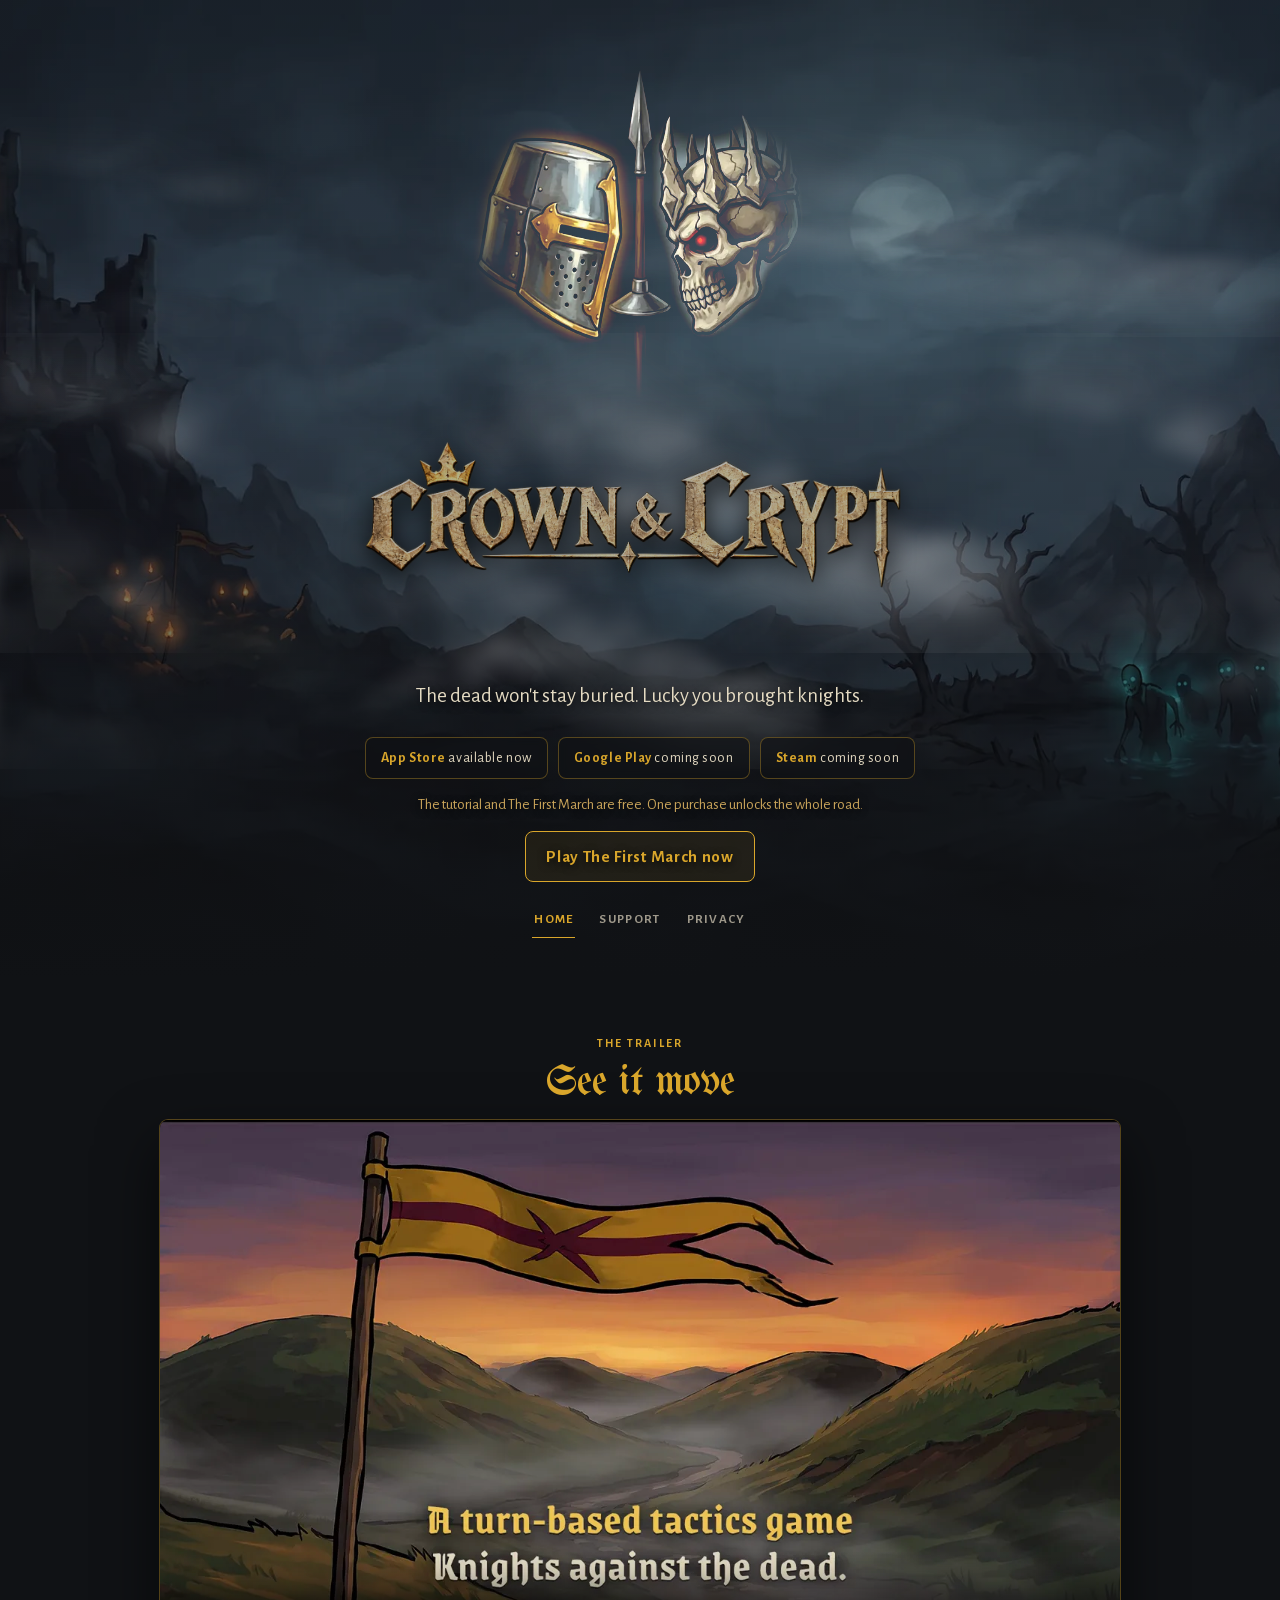
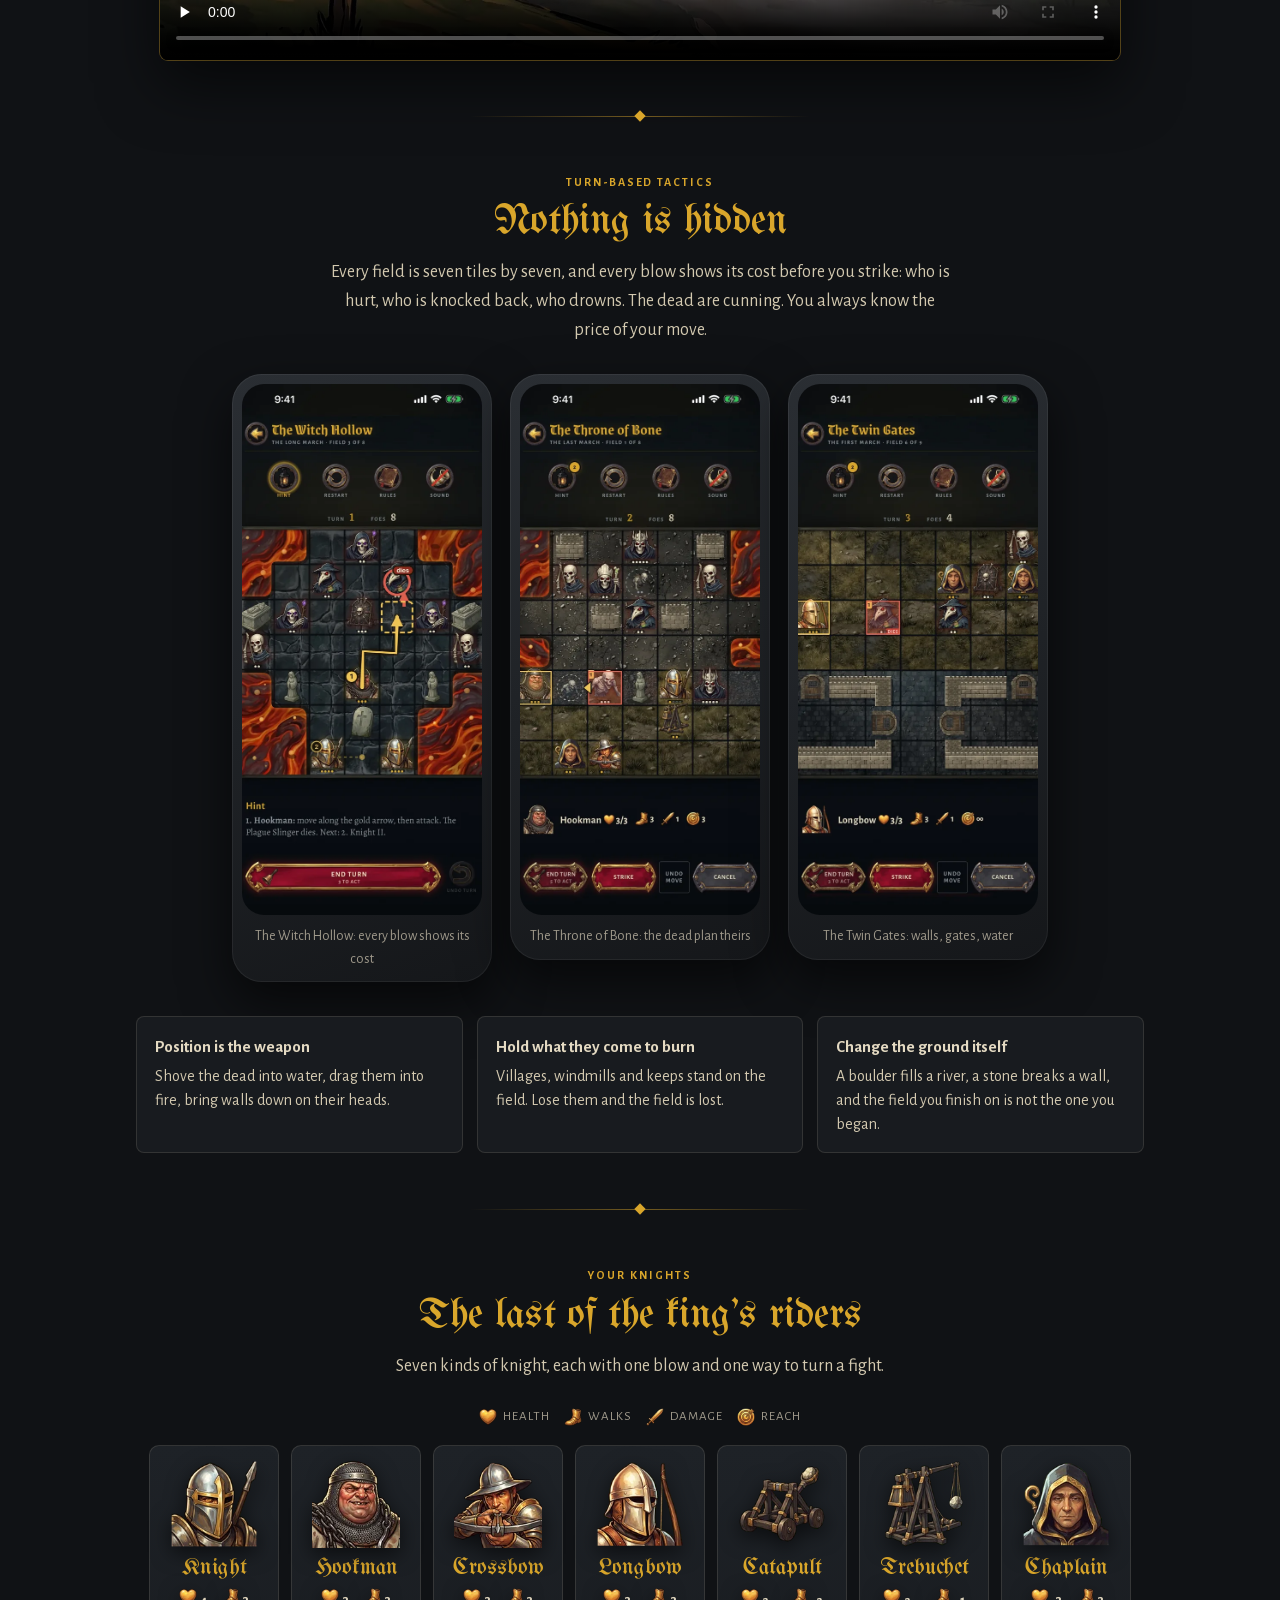
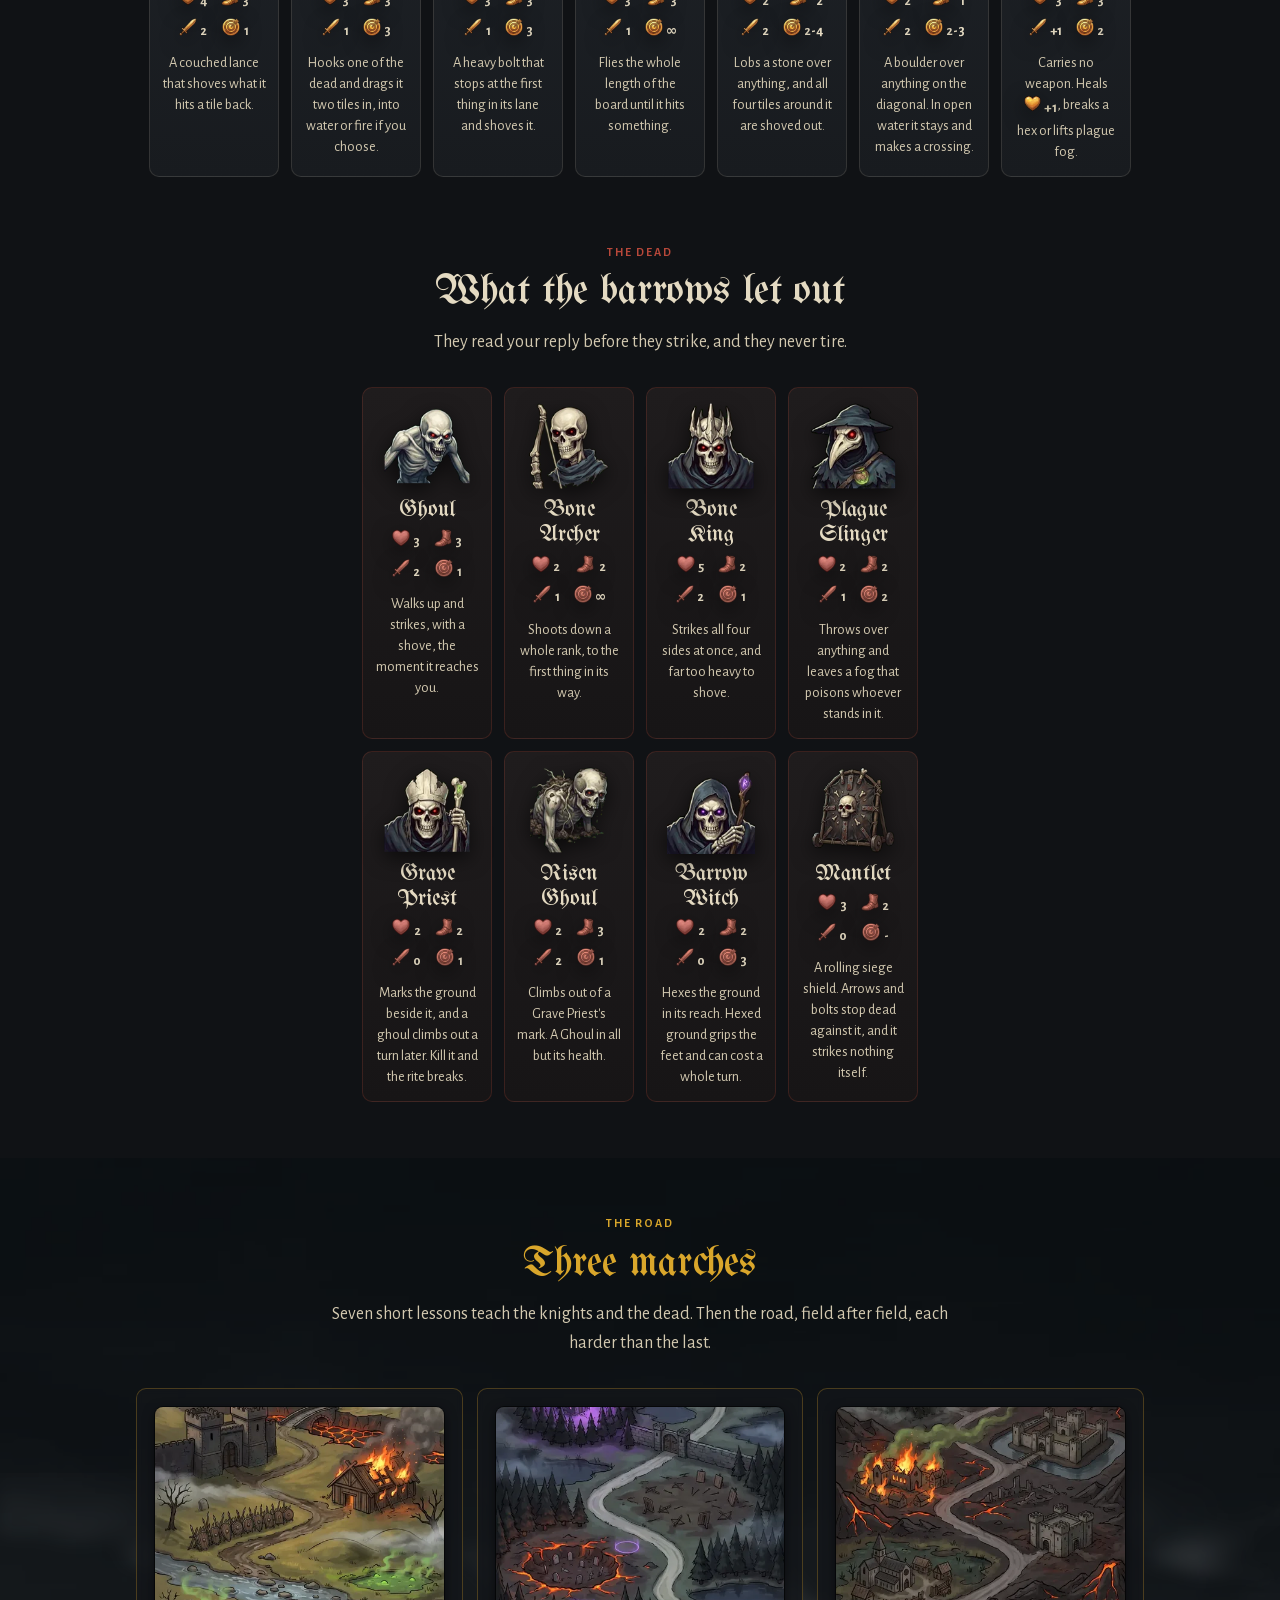
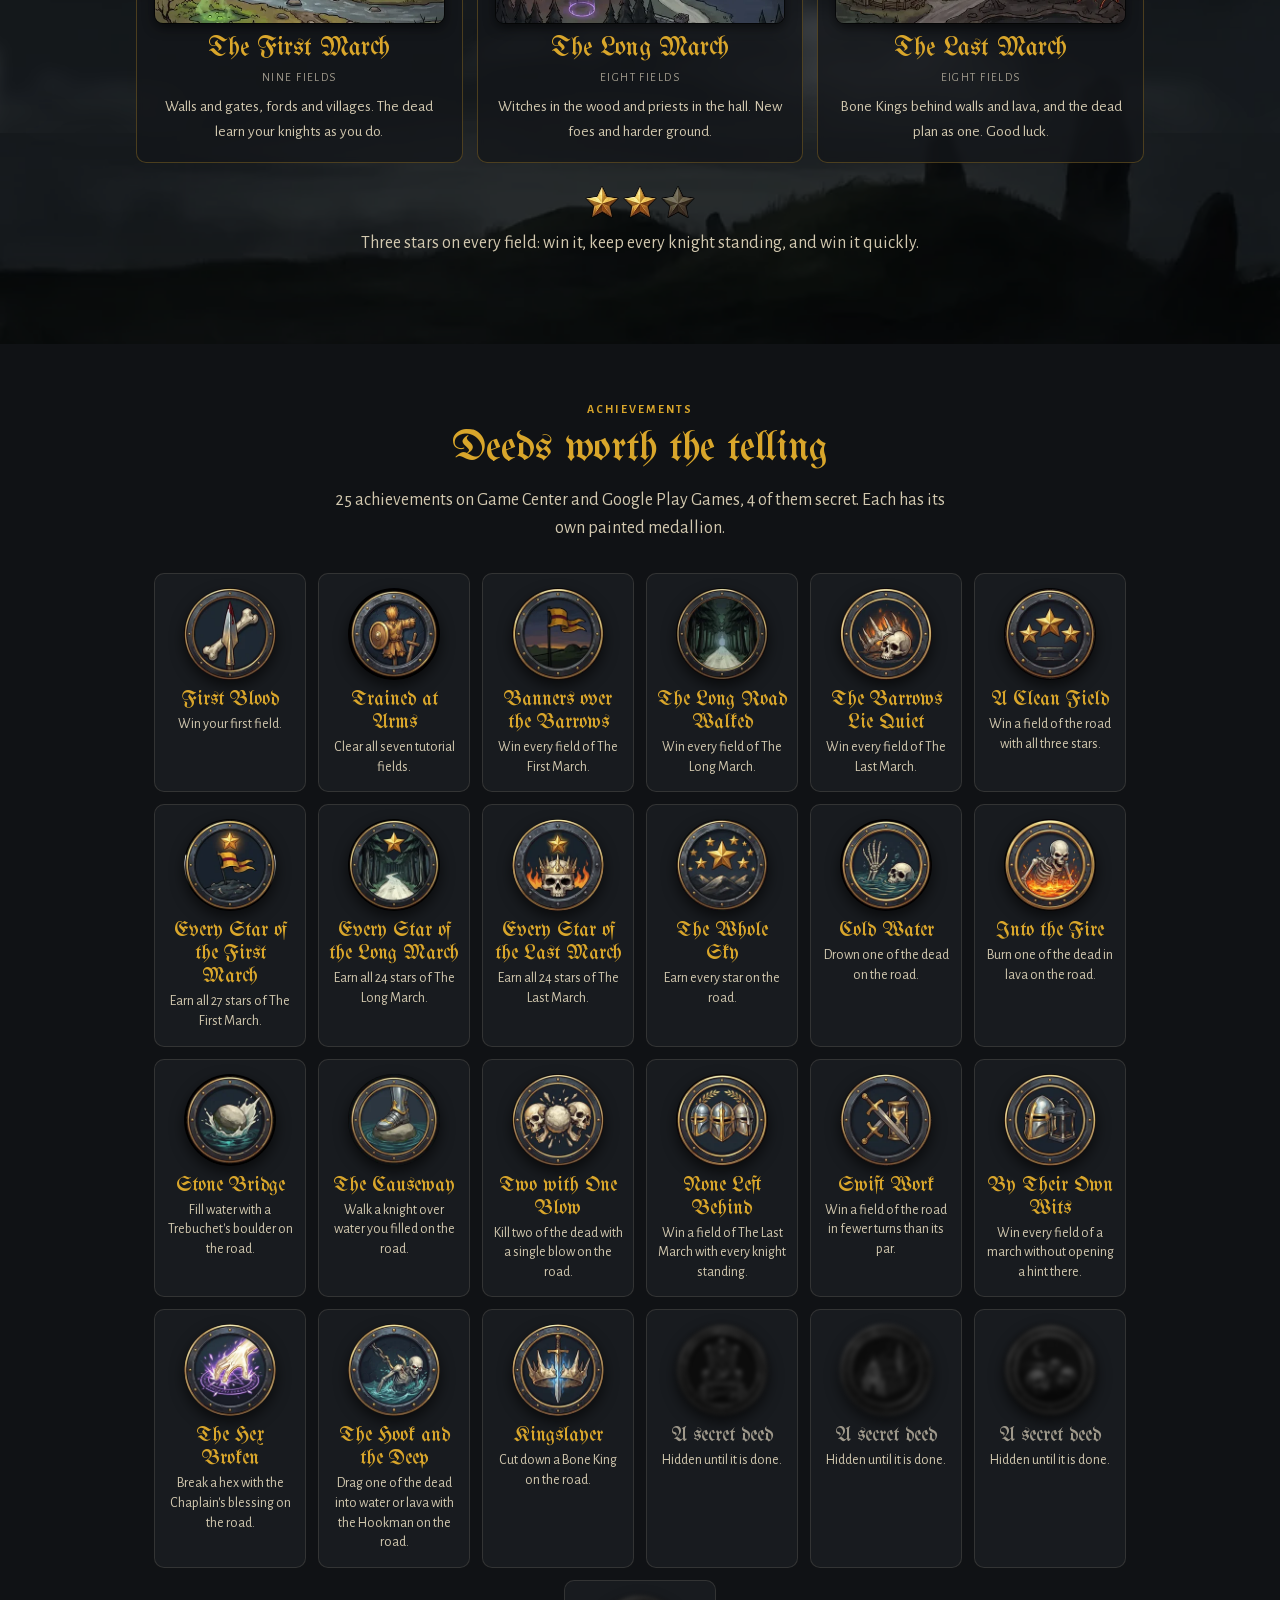
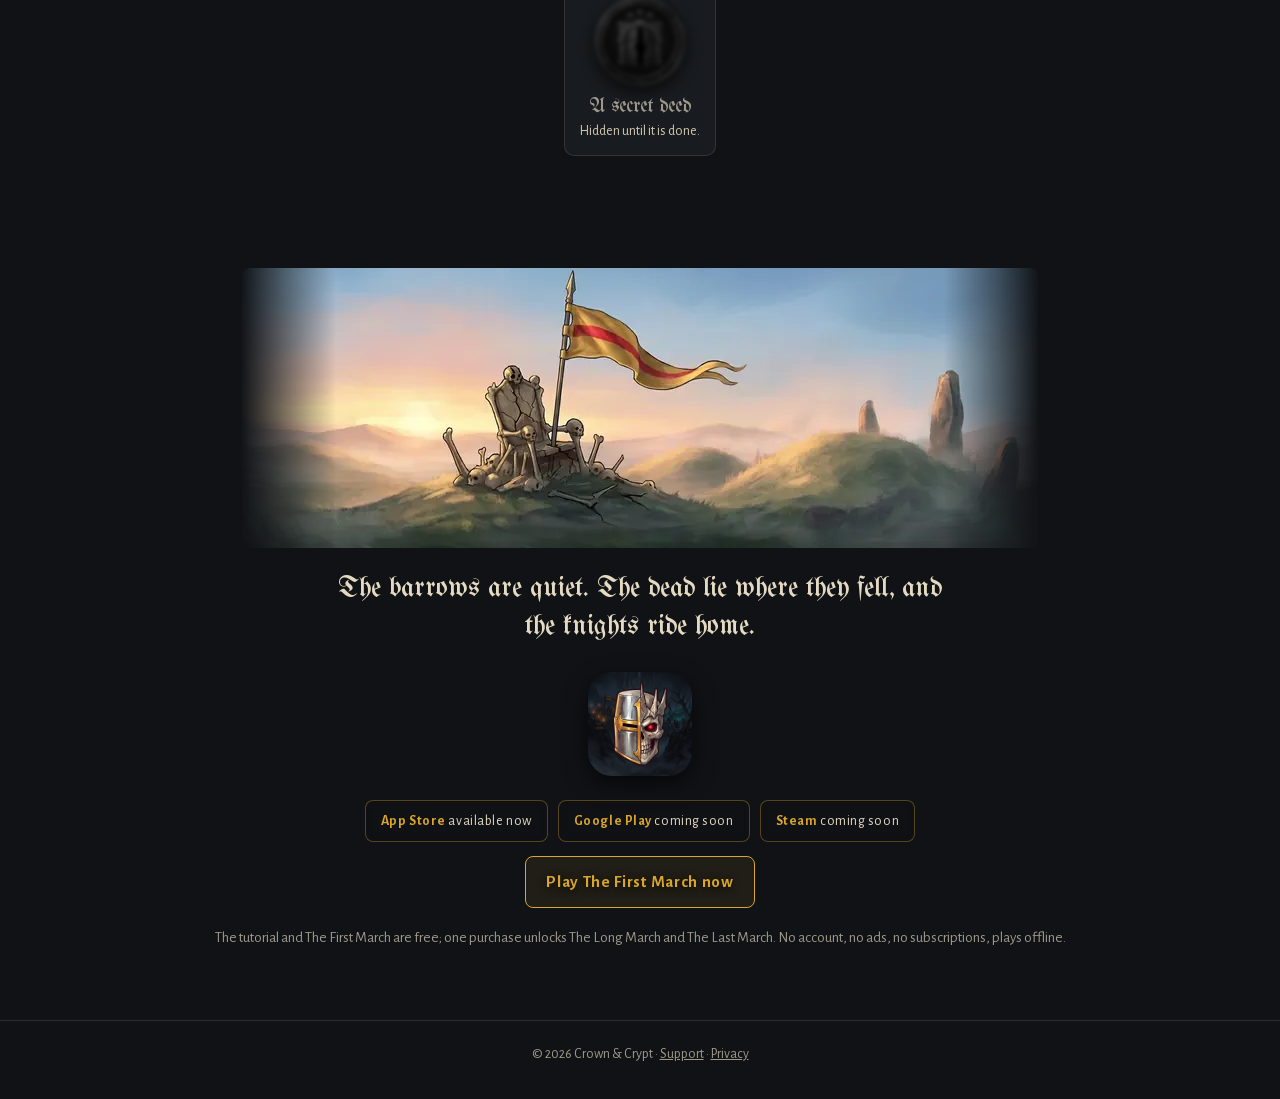
==== commit e6701b93: "Home: the Risen Ghoul on the roster of the dead; each march shown on its painted map; the Last March" ====
--- a/index.html
+++ b/index.html
@@ -52,7 +52,7 @@
 <section class="dead" style="padding-top:10px">
 <div class="eyebrow" style="color:var(--madder)">The dead</div><h2 style="color:var(--bone)">What the barrows let out</h2>
 <p class="intro">They read your reply before they strike, and they never tire.</p>
-<div class="roster"><article class="unit"><img src="assets/unit-ghoul.webp" alt=""><h3>Ghoul</h3><div class="marks" aria-label="3 health, walks 3, 2 damage, reach 1"><span><img src="assets/mark-health-d.webp" alt="">3</span><span><img src="assets/mark-move-d.webp" alt="">3</span><span><img src="assets/mark-dmg-d.webp" alt="">2</span><span><img src="assets/mark-reach-d.webp" alt="">1</span></div><p>Walks up and strikes, with a shove, the moment it reaches you.</p></article><article class="unit"><img src="assets/unit-bonearcher.webp" alt=""><h3>Bone Archer</h3><div class="marks" aria-label="2 health, walks 2, 1 damage, reach the whole rank"><span><img src="assets/mark-health-d.webp" alt="">2</span><span><img src="assets/mark-move-d.webp" alt="">2</span><span><img src="assets/mark-dmg-d.webp" alt="">1</span><span><img src="assets/mark-reach-d.webp" alt="">∞</span></div><p>Shoots down a whole rank, to the first thing in its way.</p></article><article class="unit"><img src="assets/unit-boneking.webp" alt=""><h3>Bone King</h3><div class="marks" aria-label="5 health, walks 2, 2 damage, reach 1"><span><img src="assets/mark-health-d.webp" alt="">5</span><span><img src="assets/mark-move-d.webp" alt="">2</span><span><img src="assets/mark-dmg-d.webp" alt="">2</span><span><img src="assets/mark-reach-d.webp" alt="">1</span></div><p>Strikes all four sides at once, and far too heavy to shove.</p></article><article class="unit"><img src="assets/unit-slinger.webp" alt=""><h3>Plague Slinger</h3><div class="marks" aria-label="2 health, walks 2, 1 damage, reach 2"><span><img src="assets/mark-health-d.webp" alt="">2</span><span><img src="assets/mark-move-d.webp" alt="">2</span><span><img src="assets/mark-dmg-d.webp" alt="">1</span><span><img src="assets/mark-reach-d.webp" alt="">2</span></div><p>Throws over anything and leaves a fog that poisons whoever stands in it.</p></article><article class="unit"><img src="assets/unit-priest.webp" alt=""><h3>Grave Priest</h3><div class="marks" aria-label="2 health, walks 2, 0 damage, reach 1"><span><img src="assets/mark-health-d.webp" alt="">2</span><span><img src="assets/mark-move-d.webp" alt="">2</span><span><img src="assets/mark-dmg-d.webp" alt="">0</span><span><img src="assets/mark-reach-d.webp" alt="">1</span></div><p>Marks the ground beside it, and a ghoul climbs out a turn later. Kill it and the rite breaks.</p></article><article class="unit"><img src="assets/unit-witch.webp?v=2" alt=""><h3>Barrow Witch</h3><div class="marks" aria-label="2 health, walks 2, 0 damage, reach 3"><span><img src="assets/mark-health-d.webp" alt="">2</span><span><img src="assets/mark-move-d.webp" alt="">2</span><span><img src="assets/mark-dmg-d.webp" alt="">0</span><span><img src="assets/mark-reach-d.webp" alt="">3</span></div><p>Hexes the ground in its reach. Hexed ground grips the feet and can cost a whole turn.</p></article><article class="unit"><img src="assets/unit-mantlet.webp" alt=""><h3>Mantlet</h3><div class="marks" aria-label="3 health, walks 2, 0 damage, reach none"><span><img src="assets/mark-health-d.webp" alt="">3</span><span><img src="assets/mark-move-d.webp" alt="">2</span><span><img src="assets/mark-dmg-d.webp" alt="">0</span><span><img src="assets/mark-reach-d.webp" alt="">-</span></div><p>A rolling siege shield. Arrows and bolts stop dead against it, and it strikes nothing itself.</p></article></div>
+<div class="roster"><article class="unit"><img src="assets/unit-ghoul.webp" alt=""><h3>Ghoul</h3><div class="marks" aria-label="3 health, walks 3, 2 damage, reach 1"><span><img src="assets/mark-health-d.webp" alt="">3</span><span><img src="assets/mark-move-d.webp" alt="">3</span><span><img src="assets/mark-dmg-d.webp" alt="">2</span><span><img src="assets/mark-reach-d.webp" alt="">1</span></div><p>Walks up and strikes, with a shove, the moment it reaches you.</p></article><article class="unit"><img src="assets/unit-bonearcher.webp" alt=""><h3>Bone Archer</h3><div class="marks" aria-label="2 health, walks 2, 1 damage, reach the whole rank"><span><img src="assets/mark-health-d.webp" alt="">2</span><span><img src="assets/mark-move-d.webp" alt="">2</span><span><img src="assets/mark-dmg-d.webp" alt="">1</span><span><img src="assets/mark-reach-d.webp" alt="">∞</span></div><p>Shoots down a whole rank, to the first thing in its way.</p></article><article class="unit"><img src="assets/unit-boneking.webp" alt=""><h3>Bone King</h3><div class="marks" aria-label="5 health, walks 2, 2 damage, reach 1"><span><img src="assets/mark-health-d.webp" alt="">5</span><span><img src="assets/mark-move-d.webp" alt="">2</span><span><img src="assets/mark-dmg-d.webp" alt="">2</span><span><img src="assets/mark-reach-d.webp" alt="">1</span></div><p>Strikes all four sides at once, and far too heavy to shove.</p></article><article class="unit"><img src="assets/unit-slinger.webp" alt=""><h3>Plague Slinger</h3><div class="marks" aria-label="2 health, walks 2, 1 damage, reach 2"><span><img src="assets/mark-health-d.webp" alt="">2</span><span><img src="assets/mark-move-d.webp" alt="">2</span><span><img src="assets/mark-dmg-d.webp" alt="">1</span><span><img src="assets/mark-reach-d.webp" alt="">2</span></div><p>Throws over anything and leaves a fog that poisons whoever stands in it.</p></article><article class="unit"><img src="assets/unit-priest.webp" alt=""><h3>Grave Priest</h3><div class="marks" aria-label="2 health, walks 2, 0 damage, reach 1"><span><img src="assets/mark-health-d.webp" alt="">2</span><span><img src="assets/mark-move-d.webp" alt="">2</span><span><img src="assets/mark-dmg-d.webp" alt="">0</span><span><img src="assets/mark-reach-d.webp" alt="">1</span></div><p>Marks the ground beside it, and a ghoul climbs out a turn later. Kill it and the rite breaks.</p></article><article class="unit"><img src="assets/unit-risen.webp" alt=""><h3>Risen Ghoul</h3><div class="marks" aria-label="2 health, walks 3, 2 damage, reach 1"><span><img src="assets/mark-health-d.webp" alt="">2</span><span><img src="assets/mark-move-d.webp" alt="">3</span><span><img src="assets/mark-dmg-d.webp" alt="">2</span><span><img src="assets/mark-reach-d.webp" alt="">1</span></div><p>Climbs out of a Grave Priest's mark. A Ghoul in all but its health.</p></article><article class="unit"><img src="assets/unit-witch.webp?v=2" alt=""><h3>Barrow Witch</h3><div class="marks" aria-label="2 health, walks 2, 0 damage, reach 3"><span><img src="assets/mark-health-d.webp" alt="">2</span><span><img src="assets/mark-move-d.webp" alt="">2</span><span><img src="assets/mark-dmg-d.webp" alt="">0</span><span><img src="assets/mark-reach-d.webp" alt="">3</span></div><p>Hexes the ground in its reach. Hexed ground grips the feet and can cost a whole turn.</p></article><article class="unit"><img src="assets/unit-mantlet.webp" alt=""><h3>Mantlet</h3><div class="marks" aria-label="3 health, walks 2, 0 damage, reach none"><span><img src="assets/mark-health-d.webp" alt="">3</span><span><img src="assets/mark-move-d.webp" alt="">2</span><span><img src="assets/mark-dmg-d.webp" alt="">0</span><span><img src="assets/mark-reach-d.webp" alt="">-</span></div><p>A rolling siege shield. Arrows and bolts stop dead against it, and it strikes nothing itself.</p></article></div>
 </section>
 
 <div class="band"><div class="bg"></div><div class="fog a"></div>
@@ -60,9 +60,9 @@
 <div class="eyebrow">The road</div><h2>Three marches</h2>
 <p class="intro">Seven short lessons teach the knights and the dead. Then the road, field after field, each harder than the last.</p>
 <div class="marches">
-<div class="march"><img class="em" src="assets/emblem-1.webp" alt=""><h3>The First March</h3><div class="n">Nine fields</div><p>Walls and gates, fords and villages. The dead learn your knights as you do.</p><div class="biomes"><img src="assets/biome-road.webp" alt=""><img src="assets/biome-ford.webp" alt=""><img src="assets/biome-hall.webp" alt=""></div></div>
-<div class="march"><img class="em" src="assets/emblem-2.webp" alt=""><h3>The Long March</h3><div class="n">Eight fields</div><p>Witches in the wood and priests in the hall. New foes and harder ground.</p><div class="biomes"><img src="assets/biome-heath.webp" alt=""><img src="assets/biome-marsh.webp" alt=""><img src="assets/biome-barrow.webp" alt=""></div></div>
-<div class="march"><img class="em" src="assets/emblem-3.webp" alt=""><h3>The Last March</h3><div class="n">Eight fields</div><p>Bone Kings behind walls and lava, and the dead planning as one. The hardest of the road.</p><div class="biomes"><img src="assets/biome-barrow.webp" alt=""><img src="assets/biome-hall.webp" alt=""><img src="assets/biome-marsh.webp" alt=""></div></div>
+<div class="march"><img class="map" src="assets/march-1.webp" alt=""><h3>The First March</h3><div class="n">Nine fields</div><p>Walls and gates, fords and villages. The dead learn your knights as you do.</p></div>
+<div class="march"><img class="map" src="assets/march-2.webp" alt=""><h3>The Long March</h3><div class="n">Eight fields</div><p>Witches in the wood and priests in the hall. New foes and harder ground.</p></div>
+<div class="march"><img class="map" src="assets/march-3.webp" alt=""><h3>The Last March</h3><div class="n">Eight fields</div><p>Bone Kings behind walls and lava, and the dead plan as one. Good luck.</p></div>
 </div>
 <div class="stars"><img src="assets/star-on.webp" alt=""><img src="assets/star-on.webp" alt=""><img src="assets/star-off.webp" alt=""></div>
 <p class="intro" style="margin-top:10px">Three stars on every field: win it, keep every knight standing, and win it quickly.</p>
--- a/style.css
+++ b/style.css
@@ -75,6 +75,7 @@
 
 /* the rosters */
 .roster{display:flex;flex-wrap:wrap;justify-content:center;gap:12px}.roster .unit{flex:0 1 150px}@media(min-width:900px){.roster .unit{flex-basis:130px}}
+@media(min-width:900px){.roster:has(> .unit:nth-child(8)){max-width:600px;margin:0 auto}}
 .unit{background:linear-gradient(180deg,var(--pane2),var(--pane));border:1px solid var(--line);border-radius:10px;padding:14px 12px 14px;text-align:center}
 .unit img{width:88px;height:88px;margin:0 auto 8px;filter:drop-shadow(0 6px 10px rgba(0,0,0,.6))}
 .unit h3{font:400 23px/1.1 "Maguntia",serif;color:var(--gold)}
@@ -97,7 +98,7 @@
 .band .fog{top:40%;height:260px;opacity:.45}
 .marches{display:grid;grid-template-columns:repeat(auto-fit,minmax(260px,1fr));gap:14px}
 .march{background:rgba(20,22,26,.78);border:1px solid rgba(217,166,43,.28);border-radius:10px;padding:18px;text-align:center;backdrop-filter:blur(3px)}
-.march img.em{width:72px;height:72px;margin:0 auto 8px;border-radius:8px;box-shadow:0 0 0 1px rgba(0,0,0,.6),0 4px 12px rgba(0,0,0,.6)}
+.march img.map{width:100%;aspect-ratio:4/3;object-fit:cover;margin:0 0 12px;border-radius:8px;box-shadow:0 0 0 1px rgba(0,0,0,.6),0 4px 12px rgba(0,0,0,.6)}
 .march h3{font:400 26px/1.1 "Maguntia",serif;color:var(--gold)}
 .march .n{font-size:12px;letter-spacing:.12em;text-transform:uppercase;color:var(--dim);margin:4px 0 8px}
 .march p{font-size:15.5px}
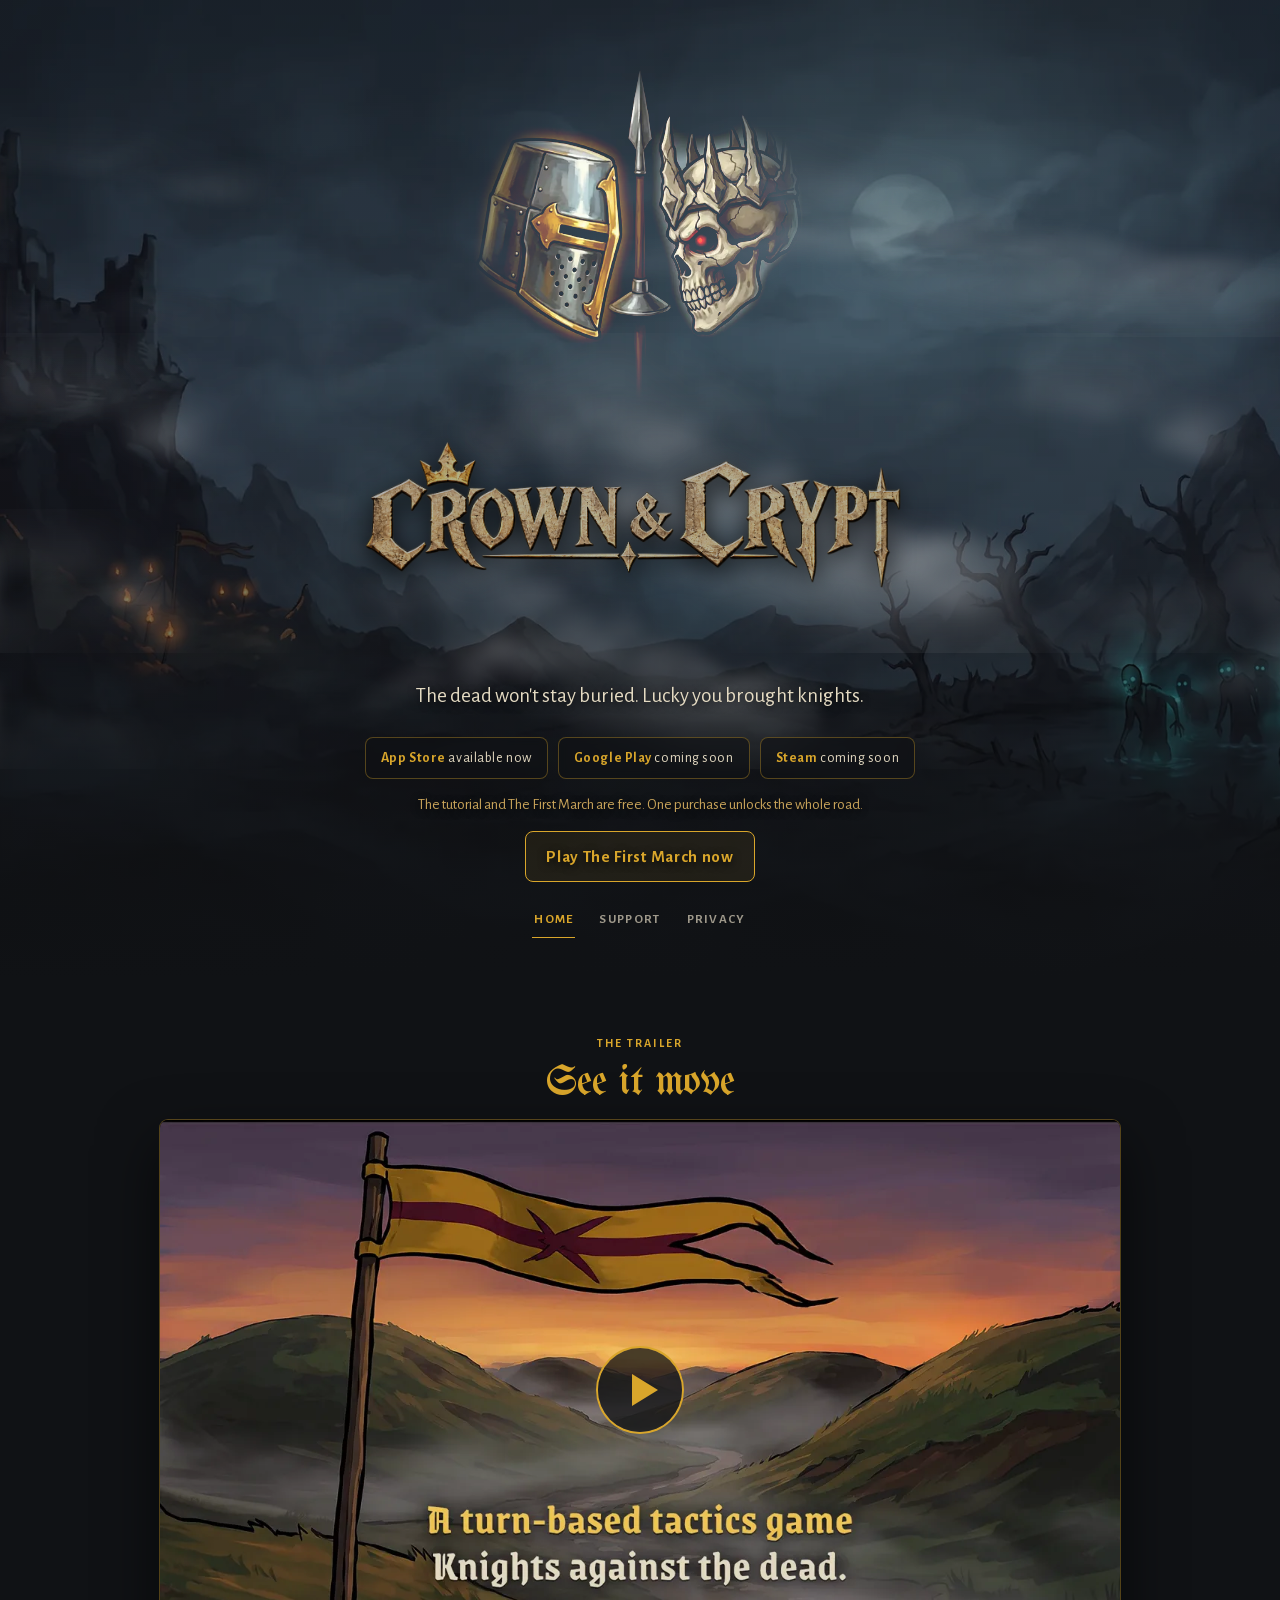
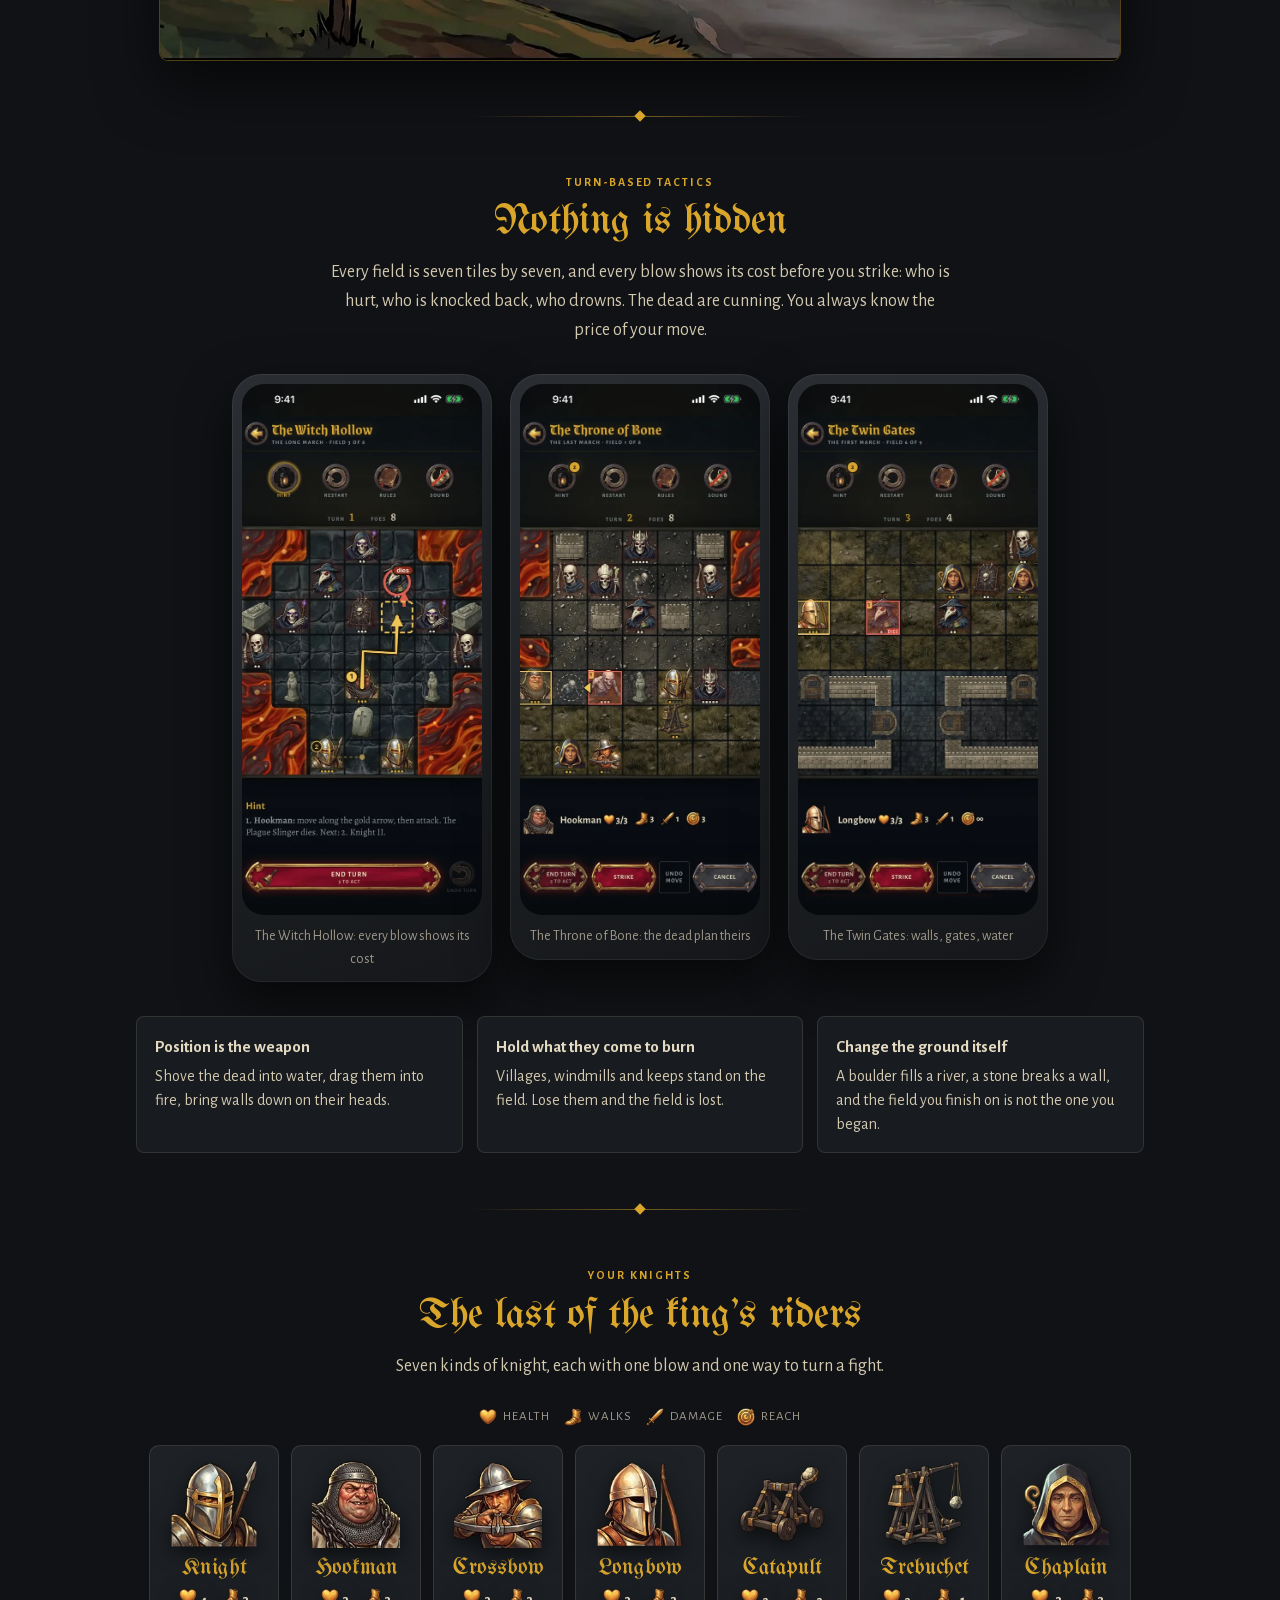
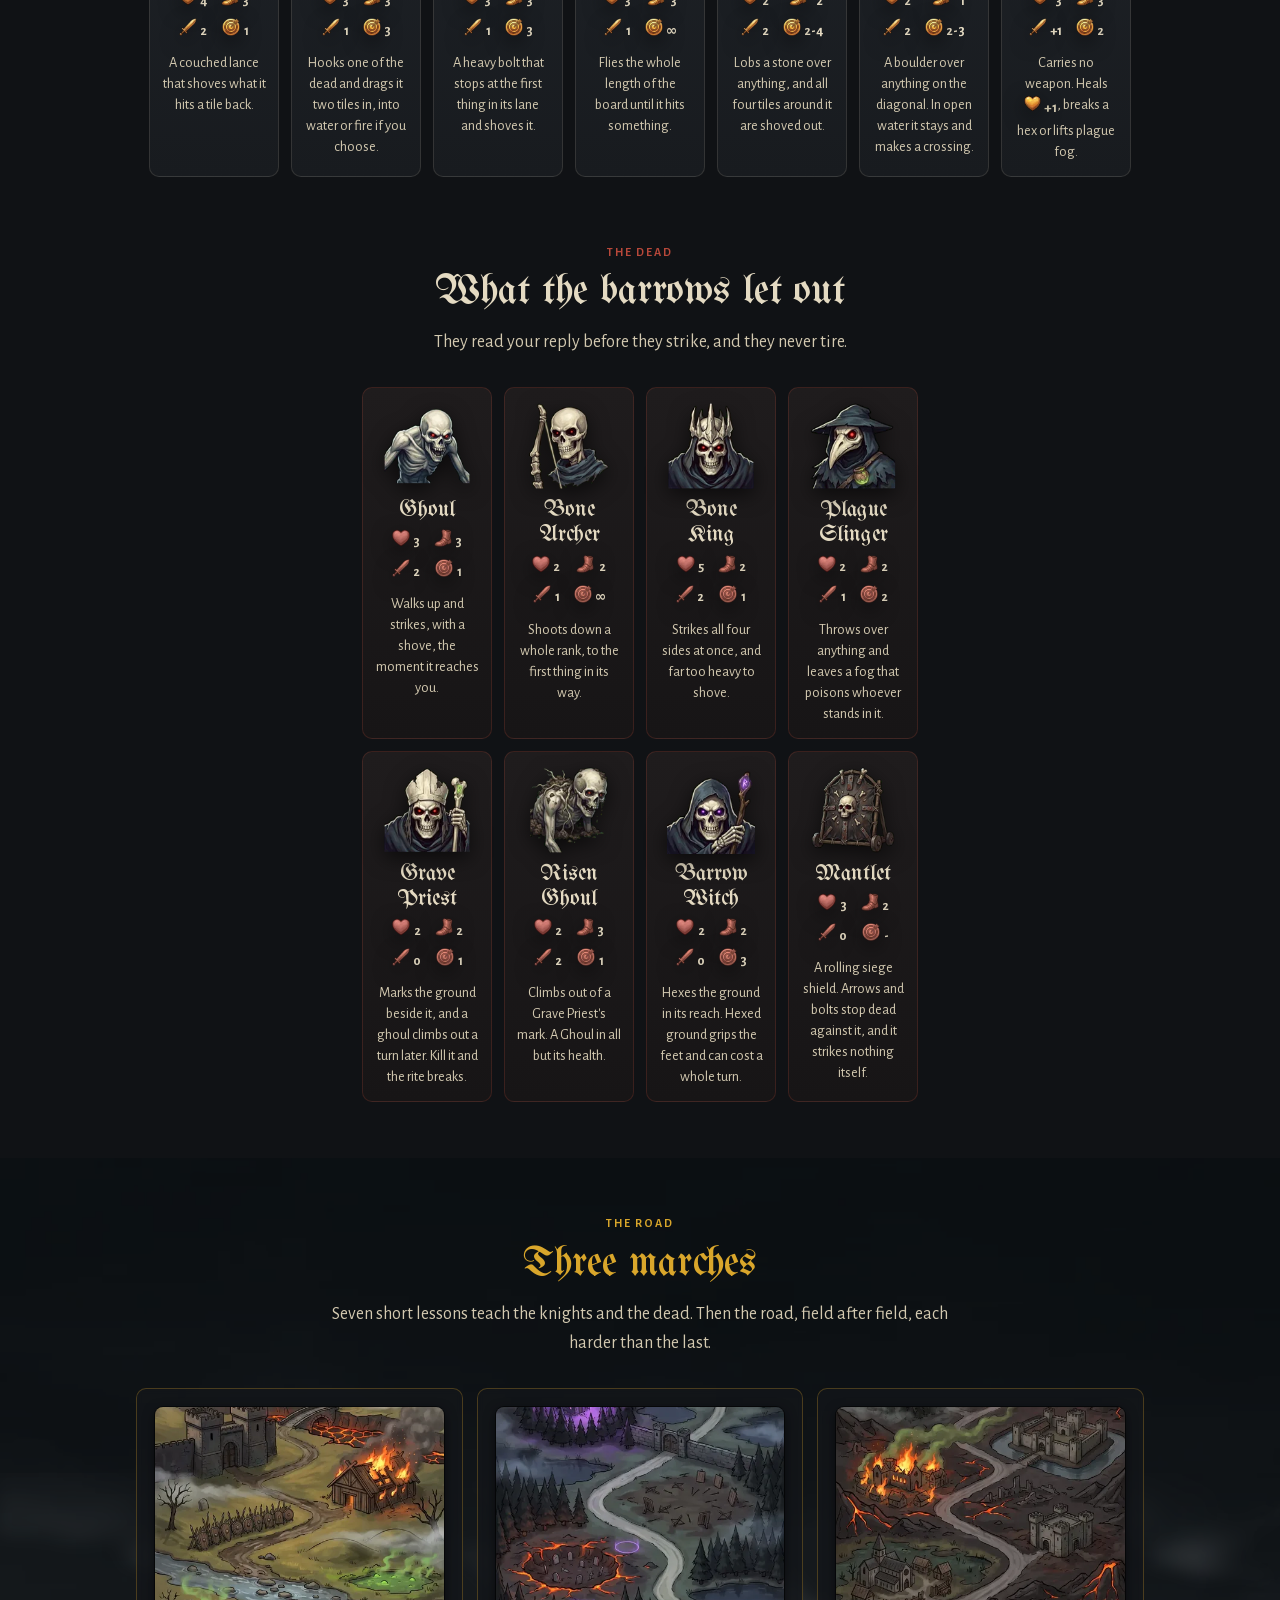
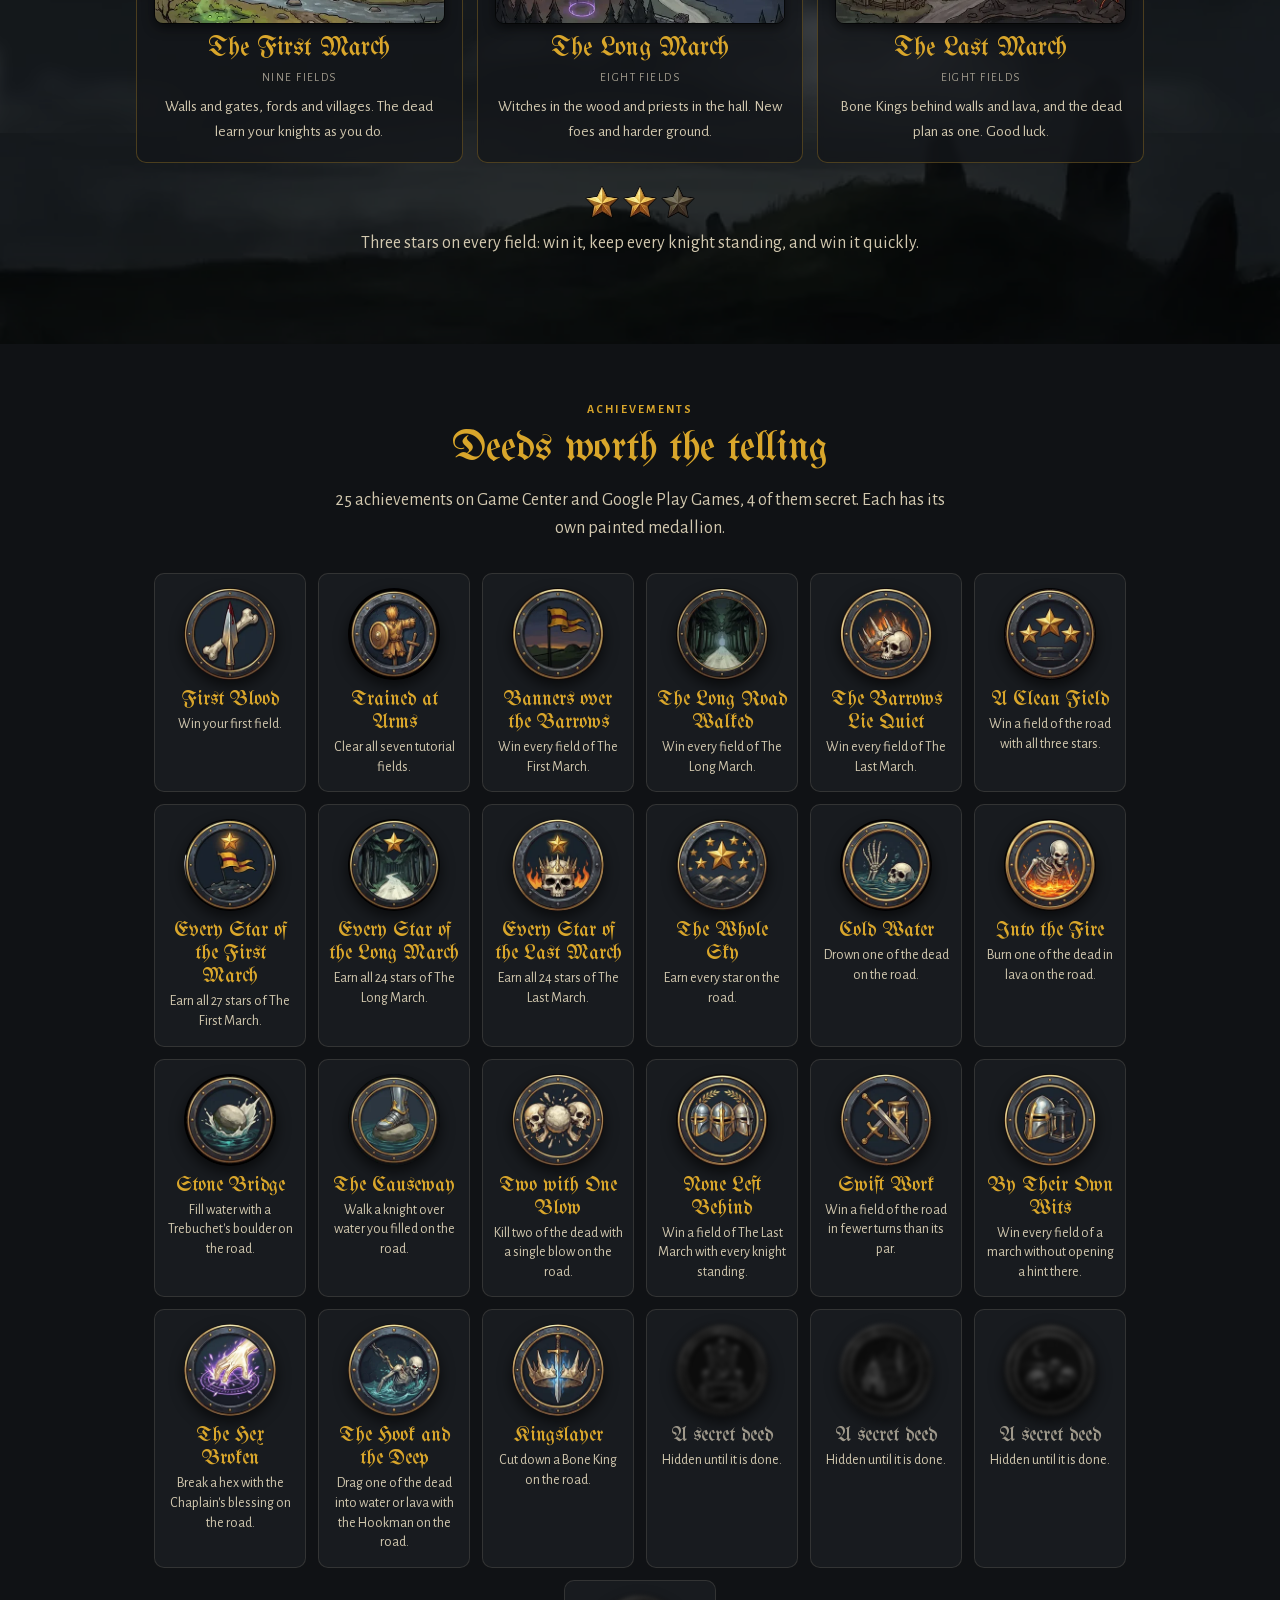
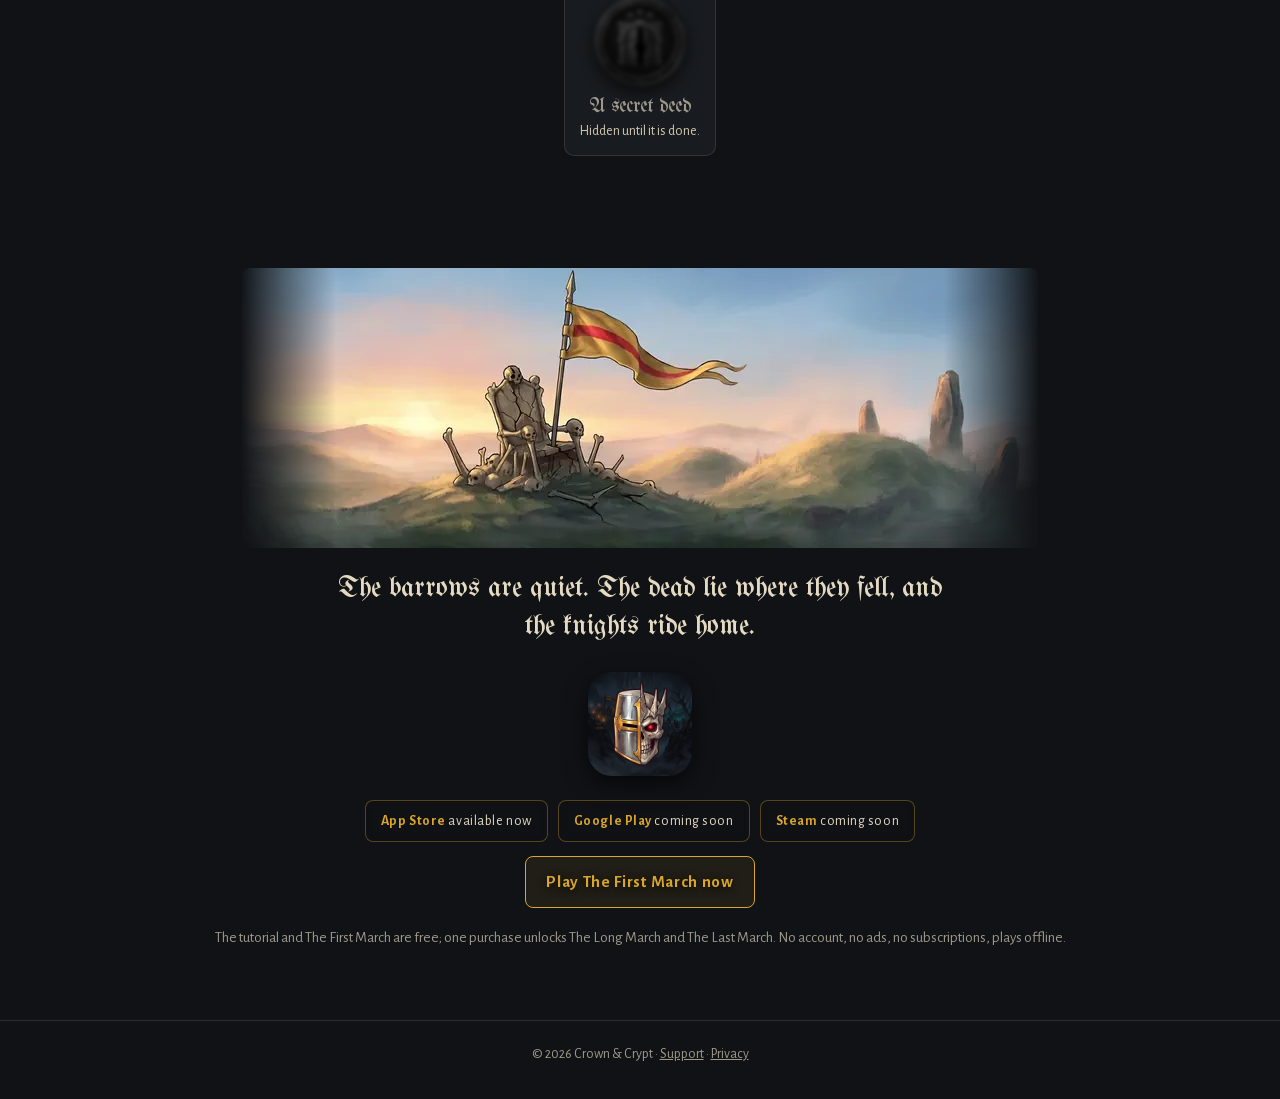
==== commit 1612b1b5: "Home: the trailer plays from YouTube (no-cookie, loaded only on play); the privacy page says so; the" ====
--- a/index.html
+++ b/index.html
@@ -20,7 +20,7 @@
 
 <section class="trailer">
 <div class="eyebrow">The trailer</div><h2>See it move</h2>
-<video controls playsinline preload="none" poster="assets/trailer-poster.webp" aria-label="Crown &amp; Crypt trailer"><source src="assets/trailer-720p.mp4" type="video/mp4"></video>
+<button class="yt" type="button" aria-label="Play the Crown &amp; Crypt trailer" onclick="this.outerHTML='<iframe class=&quot;yt&quot; src=&quot;https://www.youtube-nocookie.com/embed/4yK3r8IErIY?autoplay=1&amp;rel=0&quot; title=&quot;Crown &amp;amp; Crypt trailer&quot; allow=&quot;autoplay; encrypted-media; picture-in-picture; fullscreen&quot; allowfullscreen></iframe>'"><img src="assets/trailer-poster.webp" alt=""><span class="ytplay"></span></button>
 </section>
 
 <div class="rule"></div>
--- a/style.css
+++ b/style.css
@@ -140,8 +140,13 @@
 .ach.secret h3{color:var(--dim)}
 
 /* the trailer, as wide as the page allows */
-.trailer video{display:block;width:100%;max-width:960px;aspect-ratio:16/9;margin:8px auto 0;border-radius:8px;background:#000;
+.trailer .yt{display:block;width:100%;max-width:960px;aspect-ratio:16/9;margin:8px auto 0;border-radius:8px;background:#000;border:0;padding:0;overflow:hidden;cursor:pointer;position:relative;
   box-shadow:0 0 0 1px rgba(217,166,43,.35),0 24px 60px rgba(0,0,0,.6)}
+
+.trailer .yt img{width:100%;height:100%;object-fit:cover;display:block}
+.ytplay{position:absolute;left:50%;top:50%;width:84px;height:84px;margin:-42px 0 0 -42px;border-radius:50%;background:rgba(16,18,21,.75);box-shadow:0 0 0 2px var(--gold)}
+.ytplay::after{content:"";position:absolute;left:34px;top:26px;border:16px solid transparent;border-left:26px solid var(--gold);border-right:0}
+.trailer button.yt:hover .ytplay{background:rgba(120,20,20,.85)}
 
 /* the way into the browser teaser */
 .play{margin:14px auto 0;text-align:center}
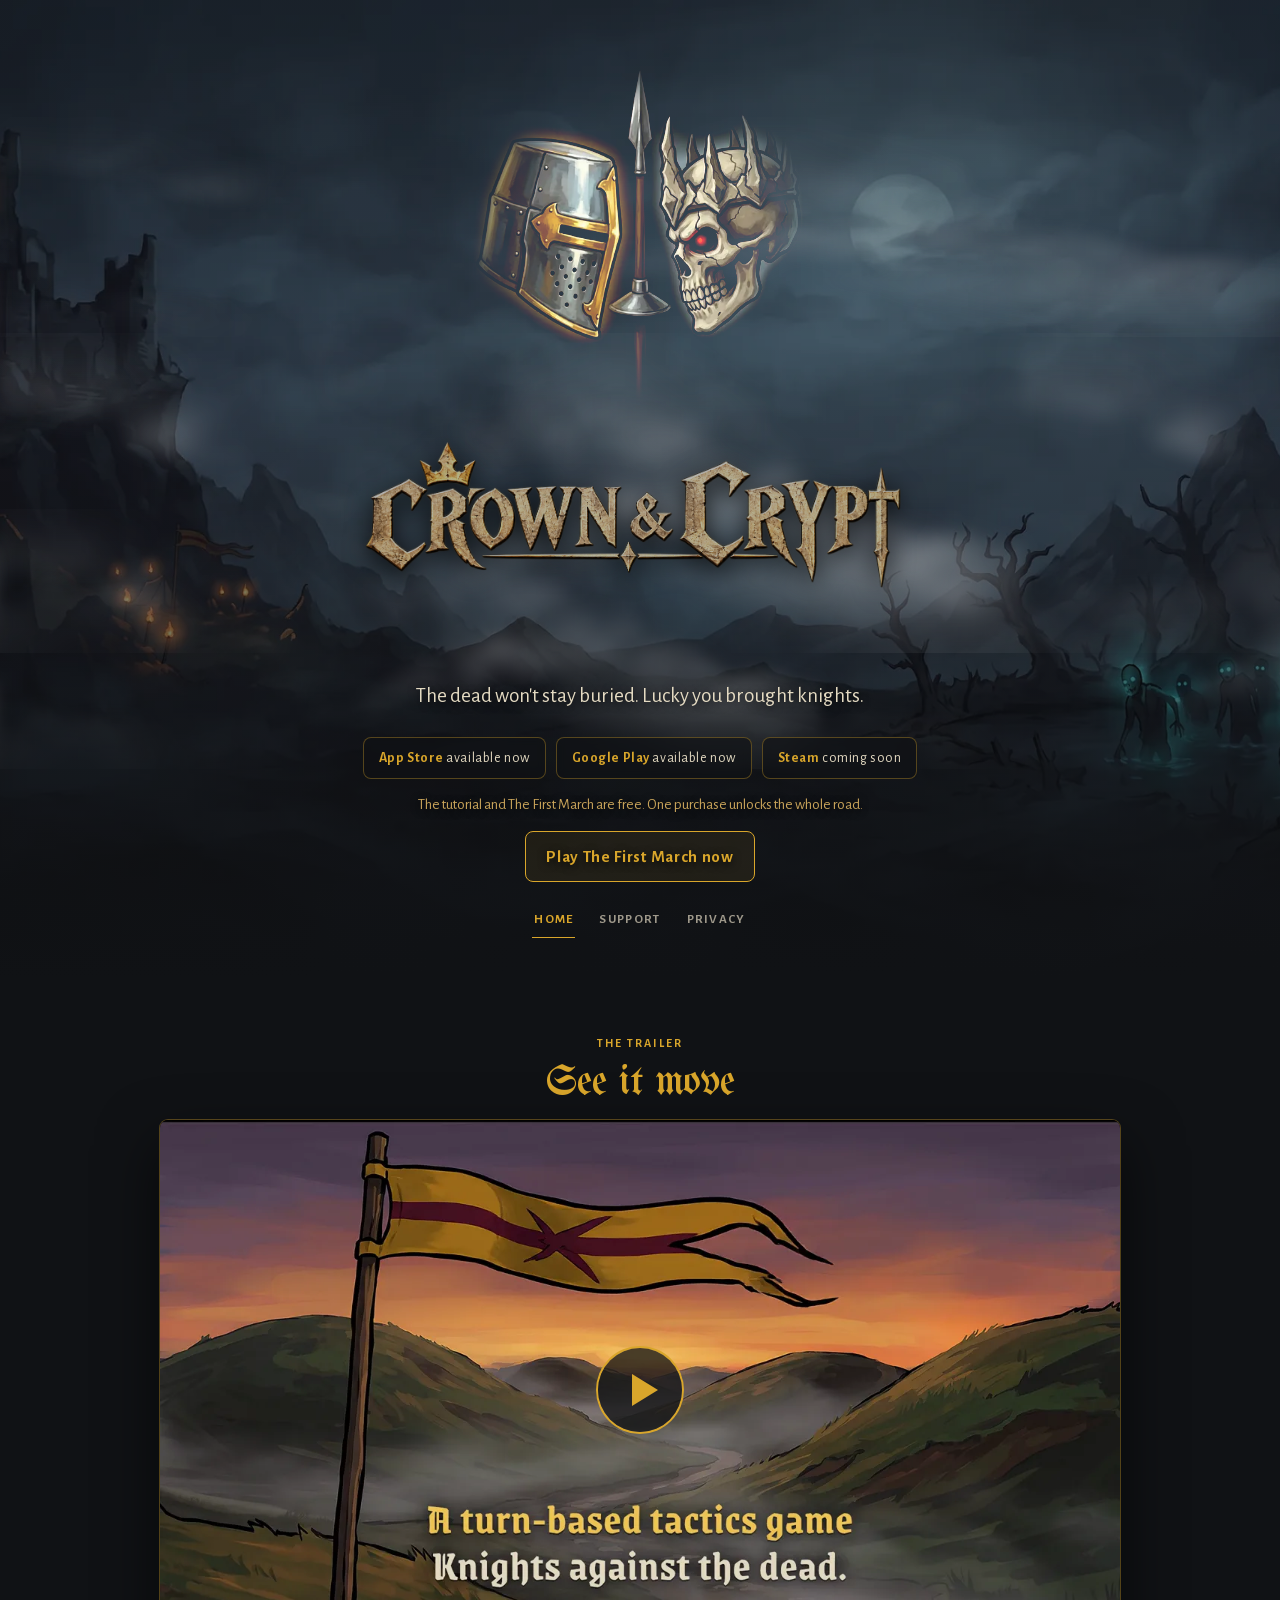
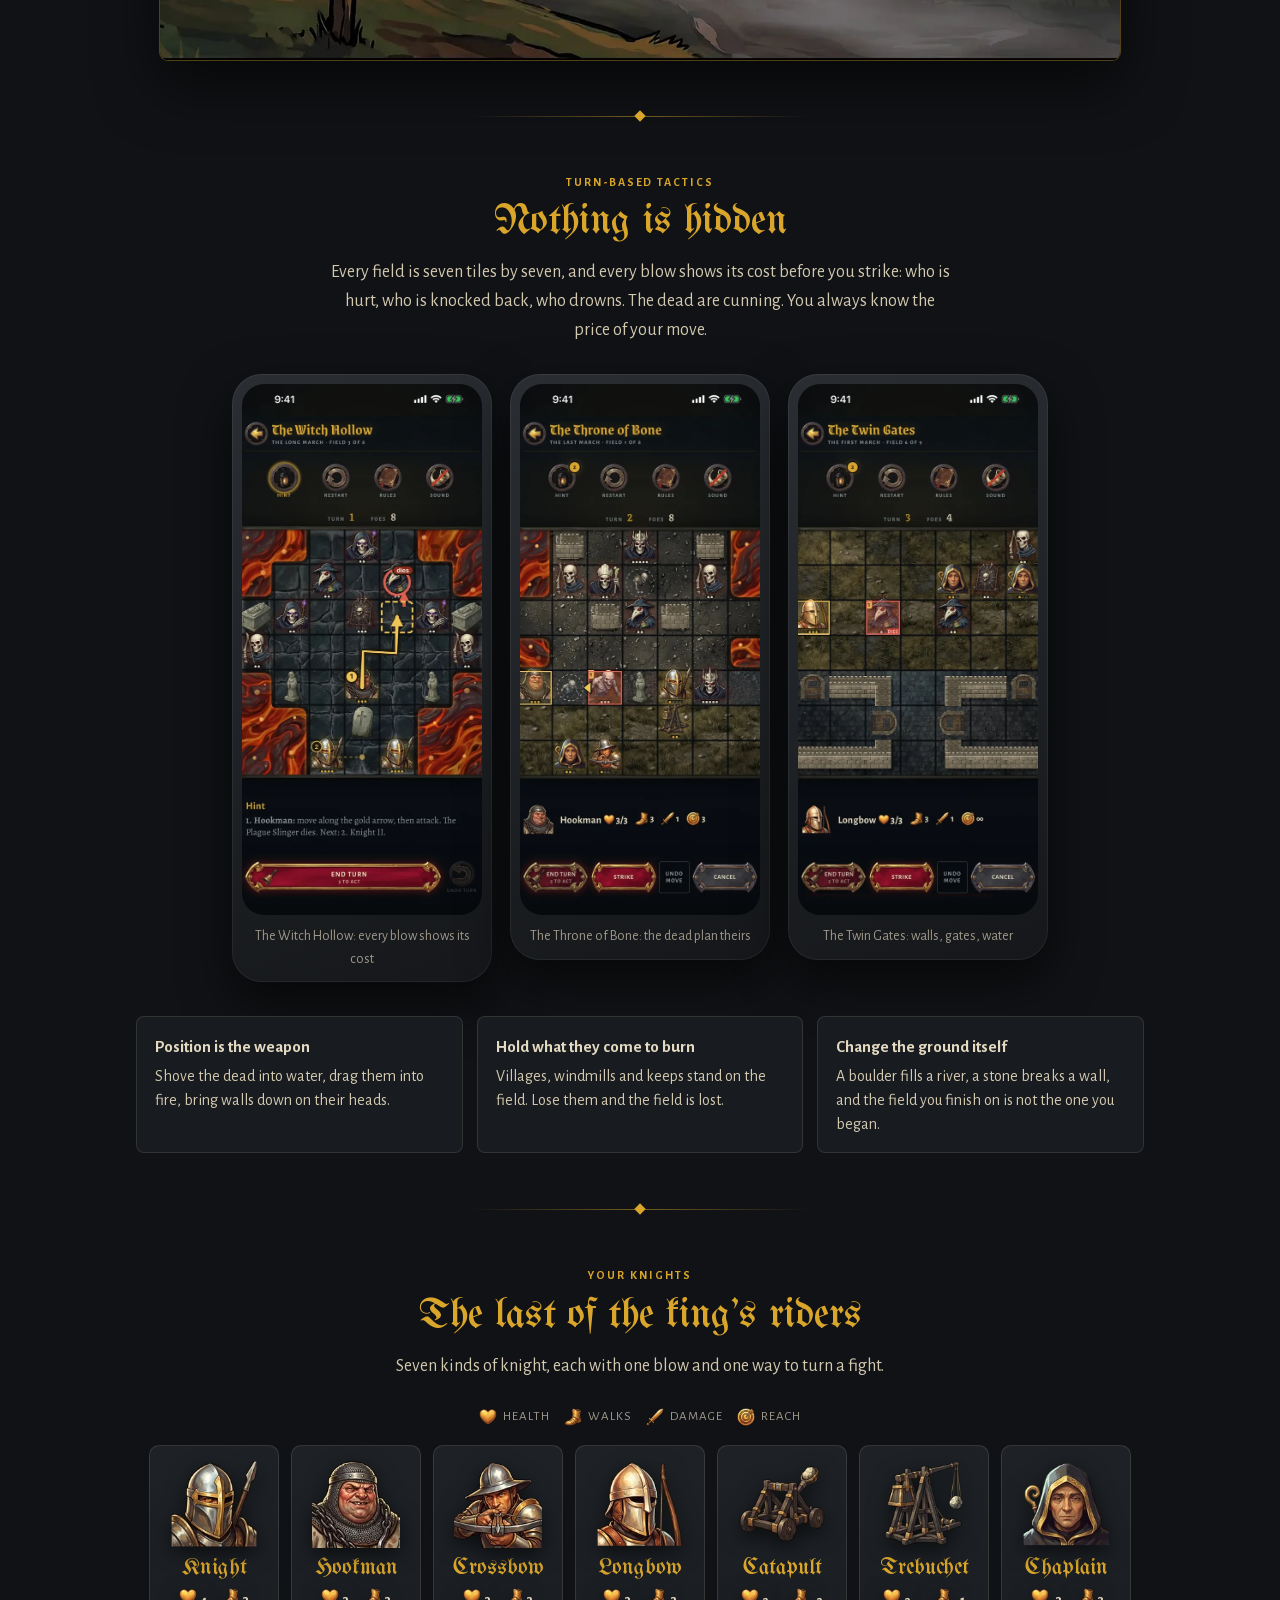
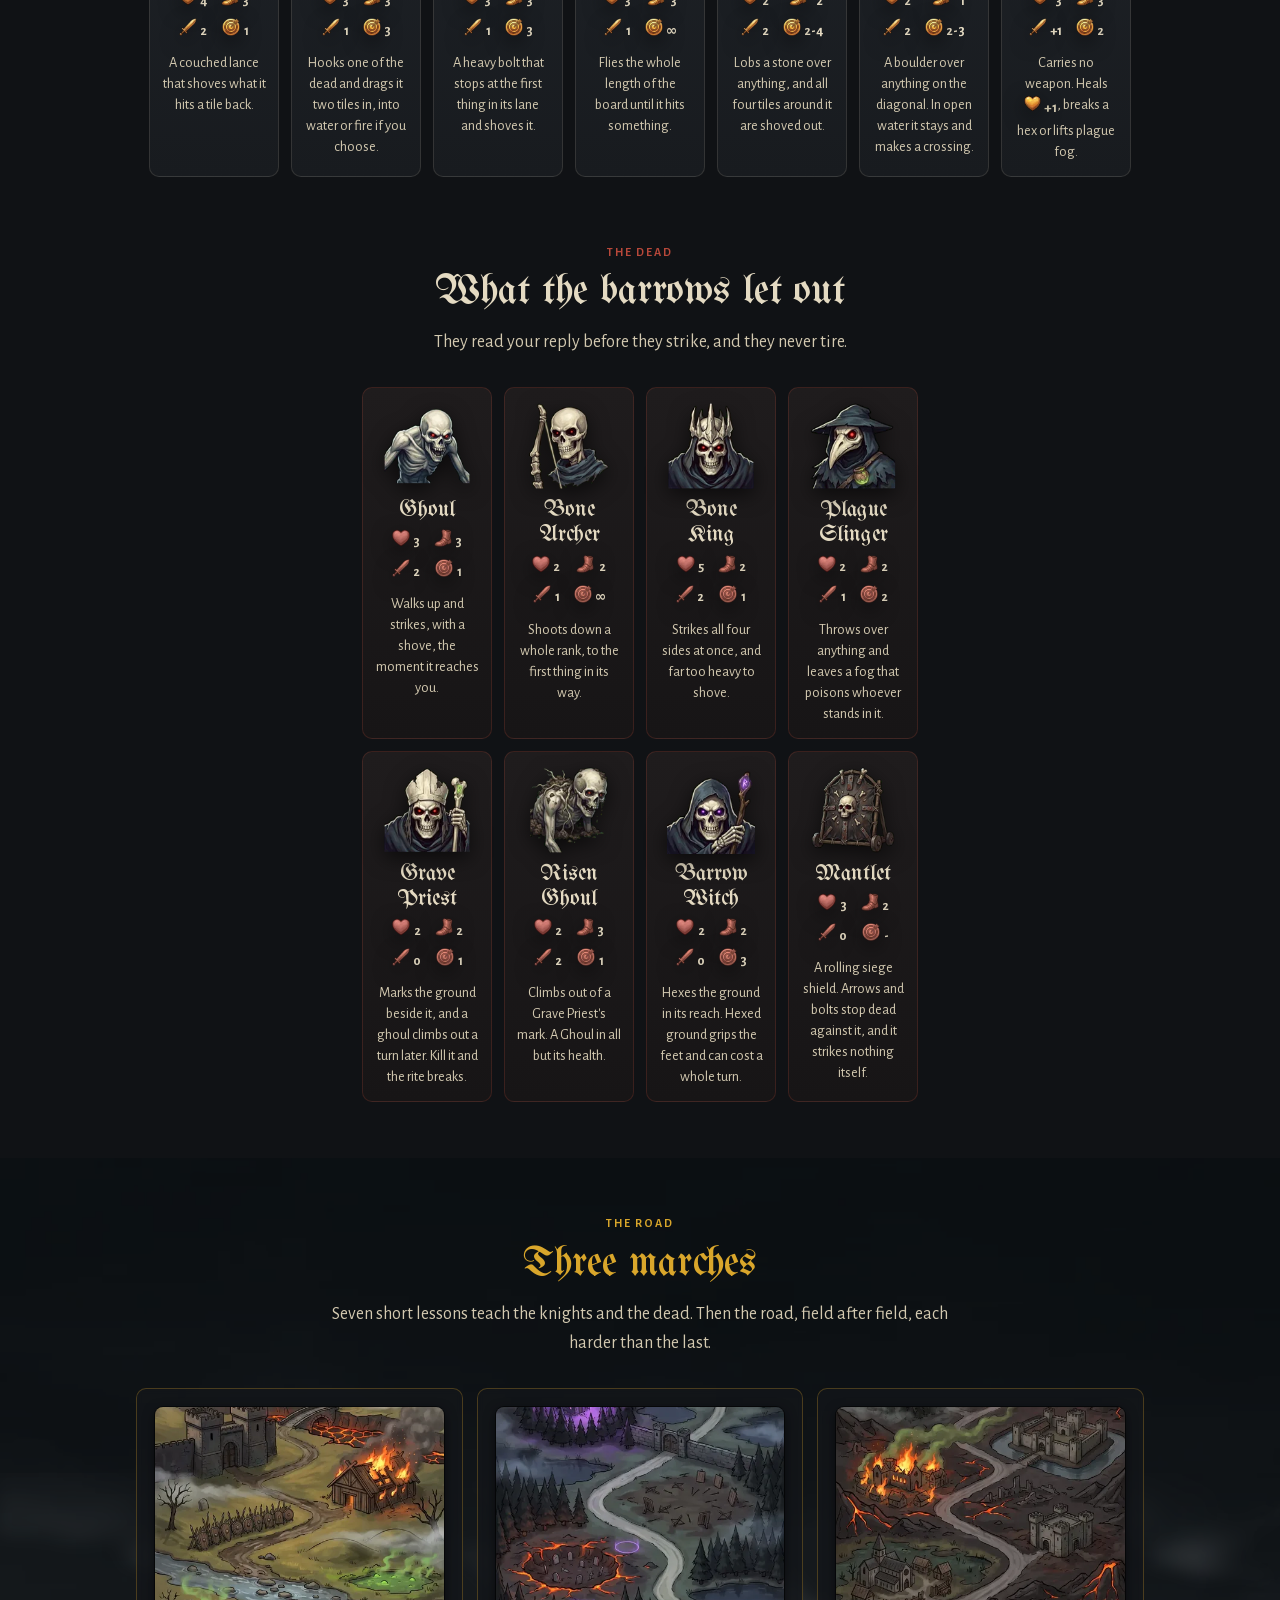
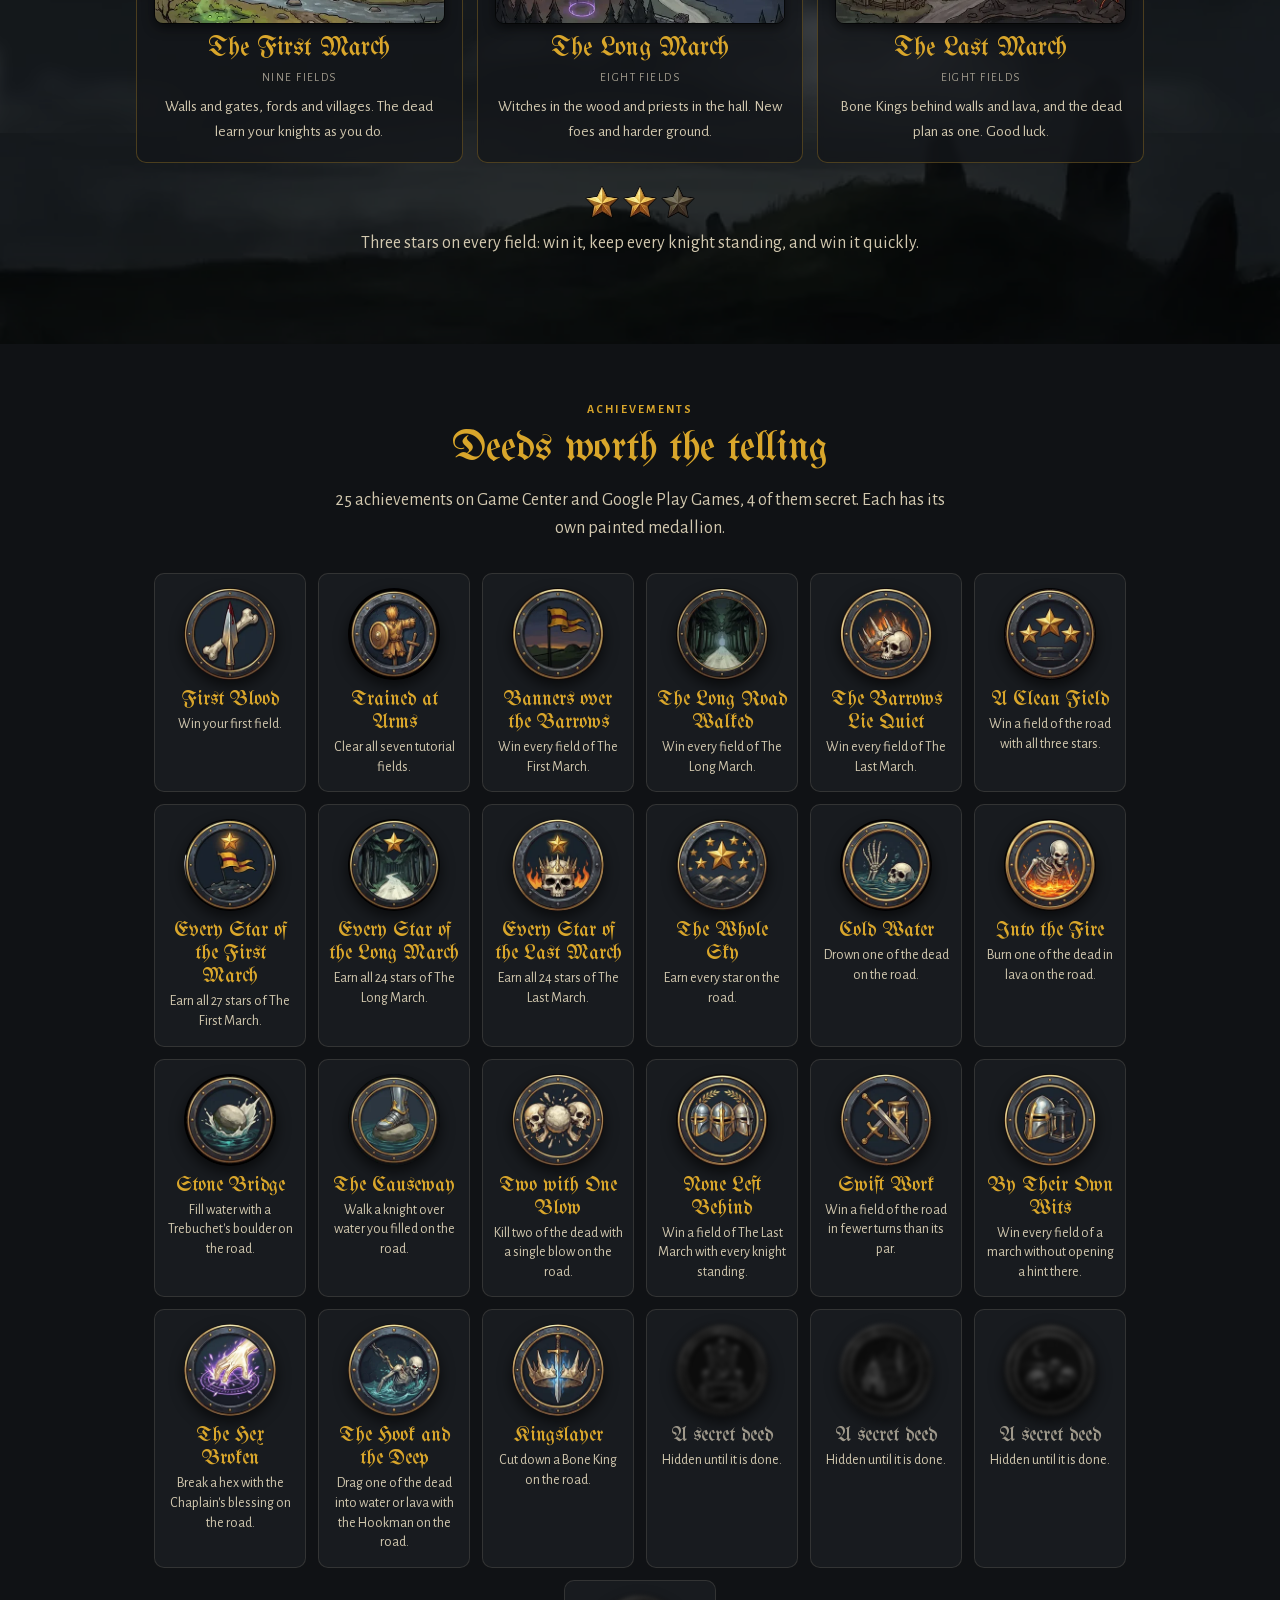
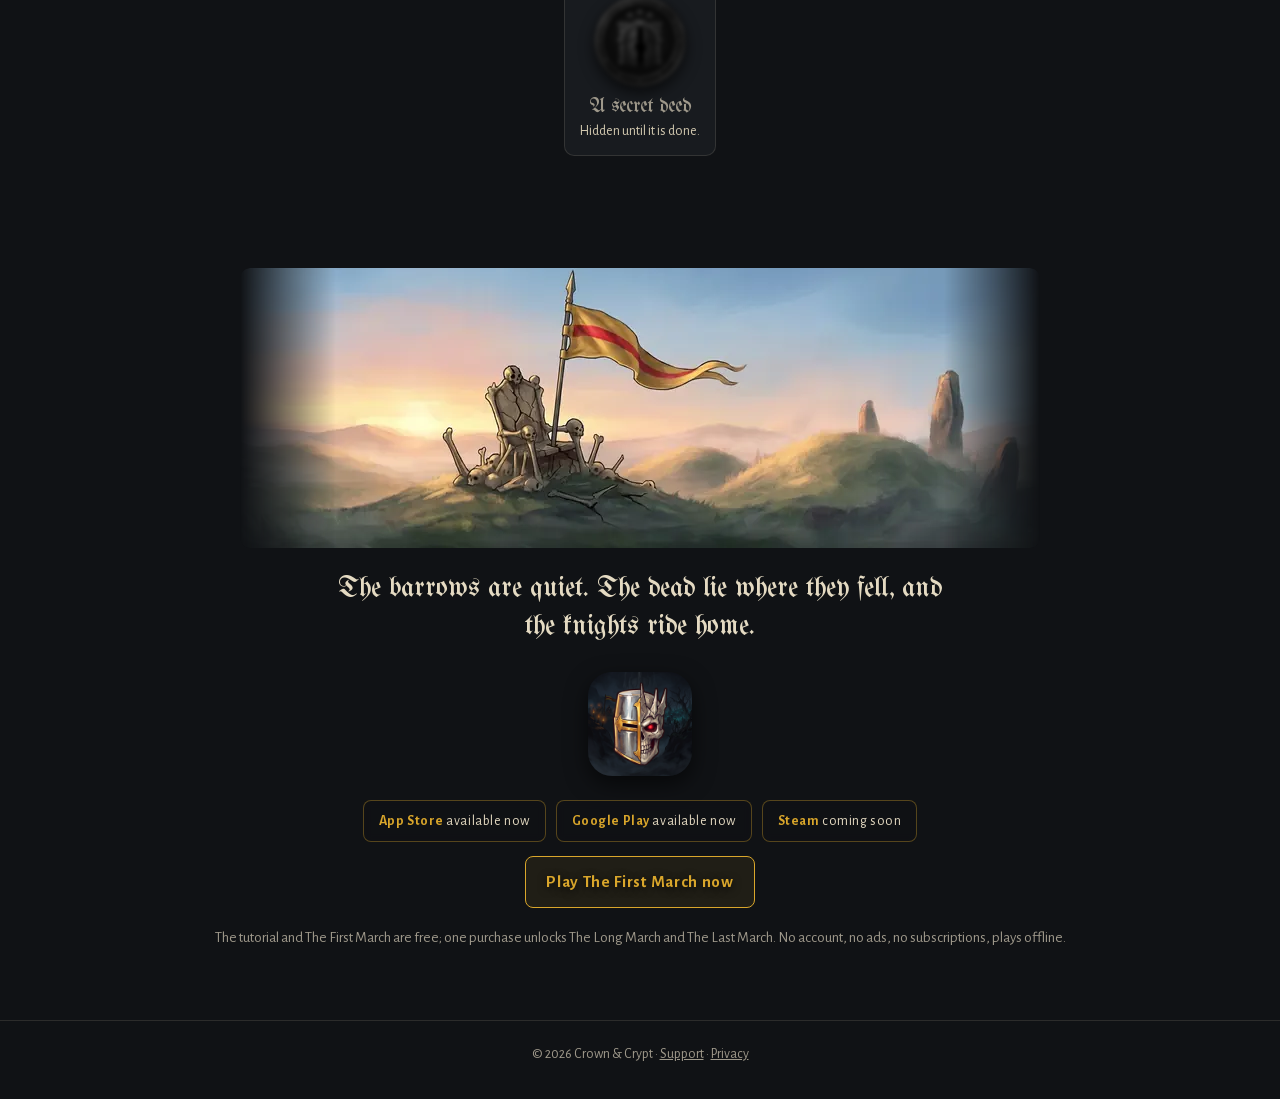
==== commit d588c2f9: "Google Play is live: the stores' row links to it Co-Authored-By: Claude Opus 5.5 <noreply@anthropic." ====
--- a/index.html
+++ b/index.html
@@ -12,7 +12,7 @@
 <img class="crest" src="assets/crest.webp" alt="A knight's helm and a crowned skull, a lance between them">
 <h1 class="wordmark-heading"><img class="wordmark" src="assets/title-lockup.png" alt="Crown &amp; Crypt"></h1>
 <p class="tag">The dead won't stay buried. Lucky you brought knights.</p>
-<div class="stores"><a href="https://apps.apple.com/us/app/crown-crypt/id6816765740"><b>App Store</b> available now</a><span><b>Google Play</b> coming soon</span><span><b>Steam</b> coming soon</span></div>
+<div class="stores"><a href="https://apps.apple.com/us/app/crown-crypt/id6816765740"><b>App Store</b> available now</a><a href="https://play.google.com/store/apps/details?id=com.pouyazarpak.crownandcrypt"><b>Google Play</b> available now</a><span><b>Steam</b> coming soon</span></div>
 <p class="free">The tutorial and The First March are free. One purchase unlocks the whole road.</p>
 <p class="play"><a href="play/">Play The First March now</a></p>
 <nav><a href="./" aria-current="page">Home</a><a href="support.html">Support</a><a href="privacy.html">Privacy</a></nav>
@@ -78,7 +78,7 @@
 <img class="sheet" src="assets/sheet-ending.webp" alt="">
 <p class="quote">The barrows are quiet. The dead lie where they fell, and the knights ride home.</p>
 <img class="icon" src="assets/icon-256.png" alt="Crown &amp; Crypt app icon">
-<div class="stores"><a href="https://apps.apple.com/us/app/crown-crypt/id6816765740"><b>App Store</b> available now</a><span><b>Google Play</b> coming soon</span><span><b>Steam</b> coming soon</span></div>
+<div class="stores"><a href="https://apps.apple.com/us/app/crown-crypt/id6816765740"><b>App Store</b> available now</a><a href="https://play.google.com/store/apps/details?id=com.pouyazarpak.crownandcrypt"><b>Google Play</b> available now</a><span><b>Steam</b> coming soon</span></div>
 <p class="play"><a href="play/">Play The First March now</a></p>
 <p class="muted" style="margin-top:18px">The tutorial and The First March are free; one purchase unlocks The Long March and The Last March. No account, no ads, no subscriptions, plays offline.</p>
 </section>
